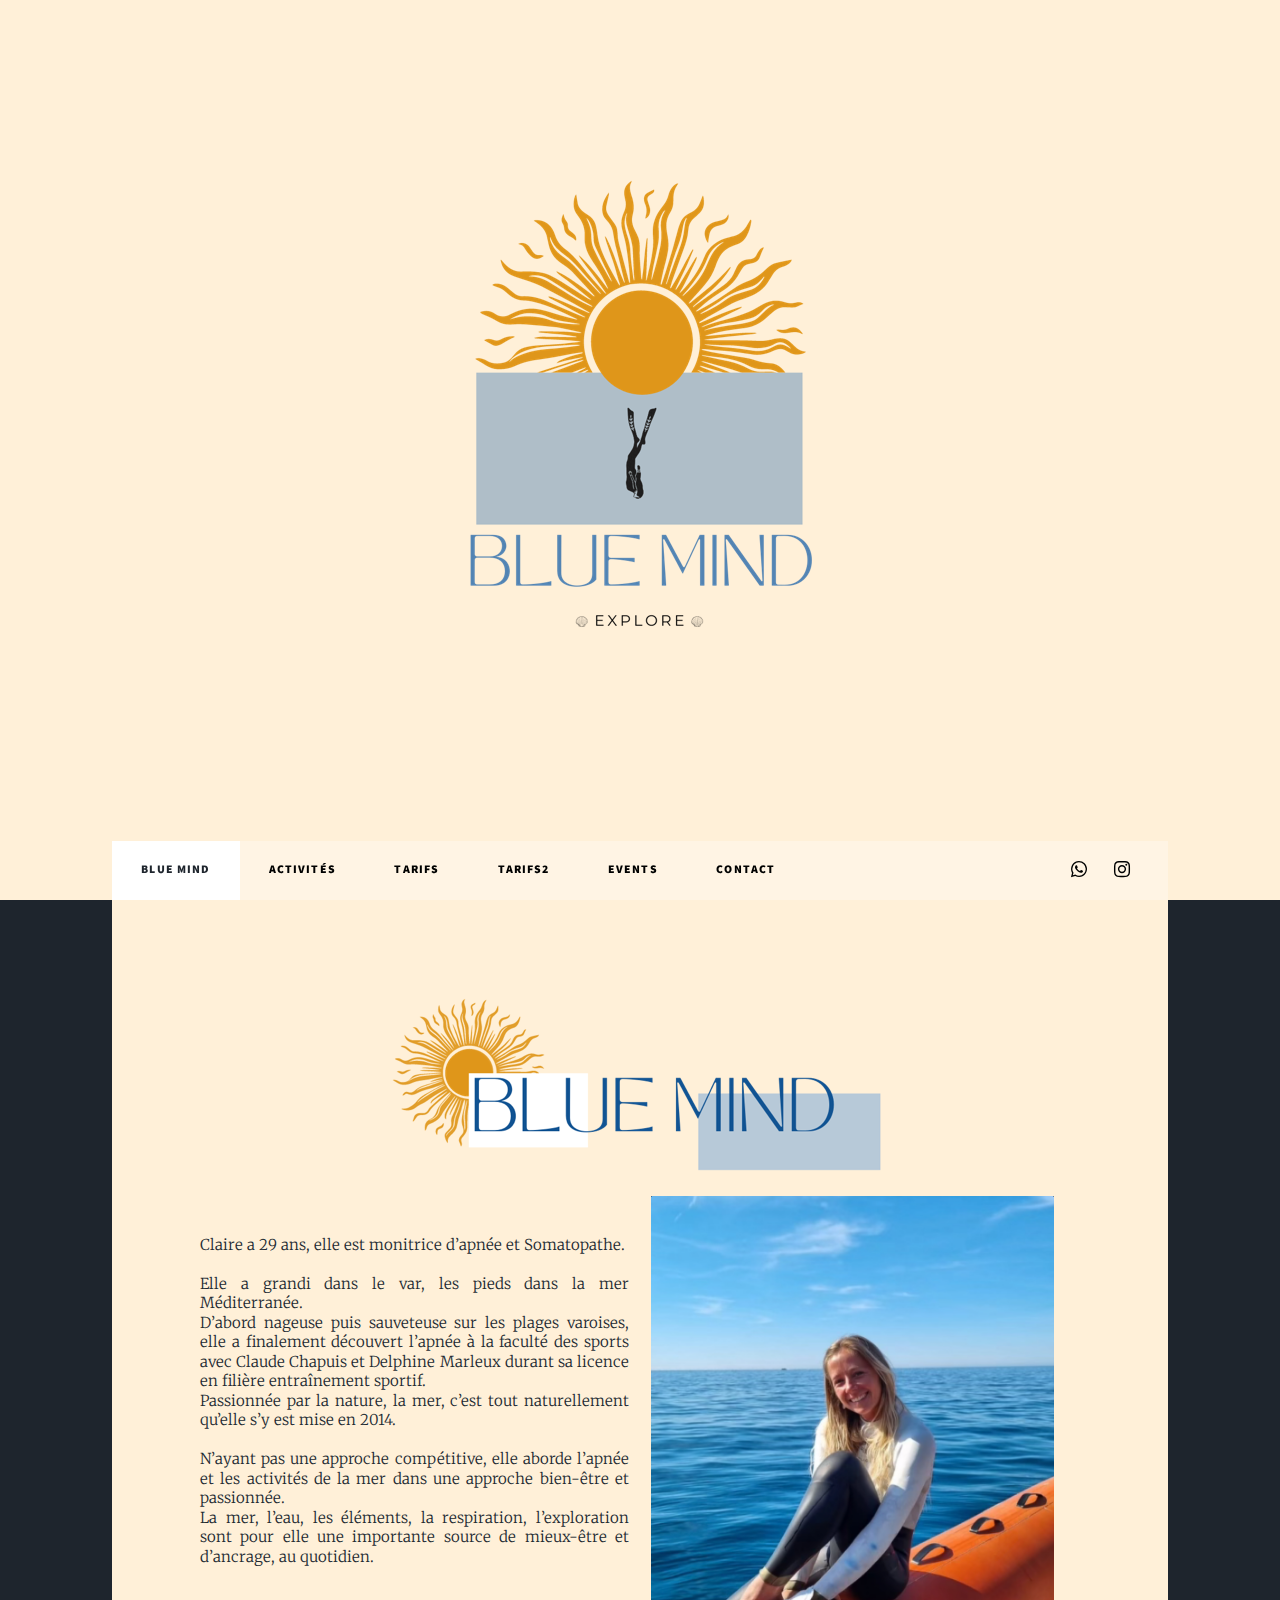
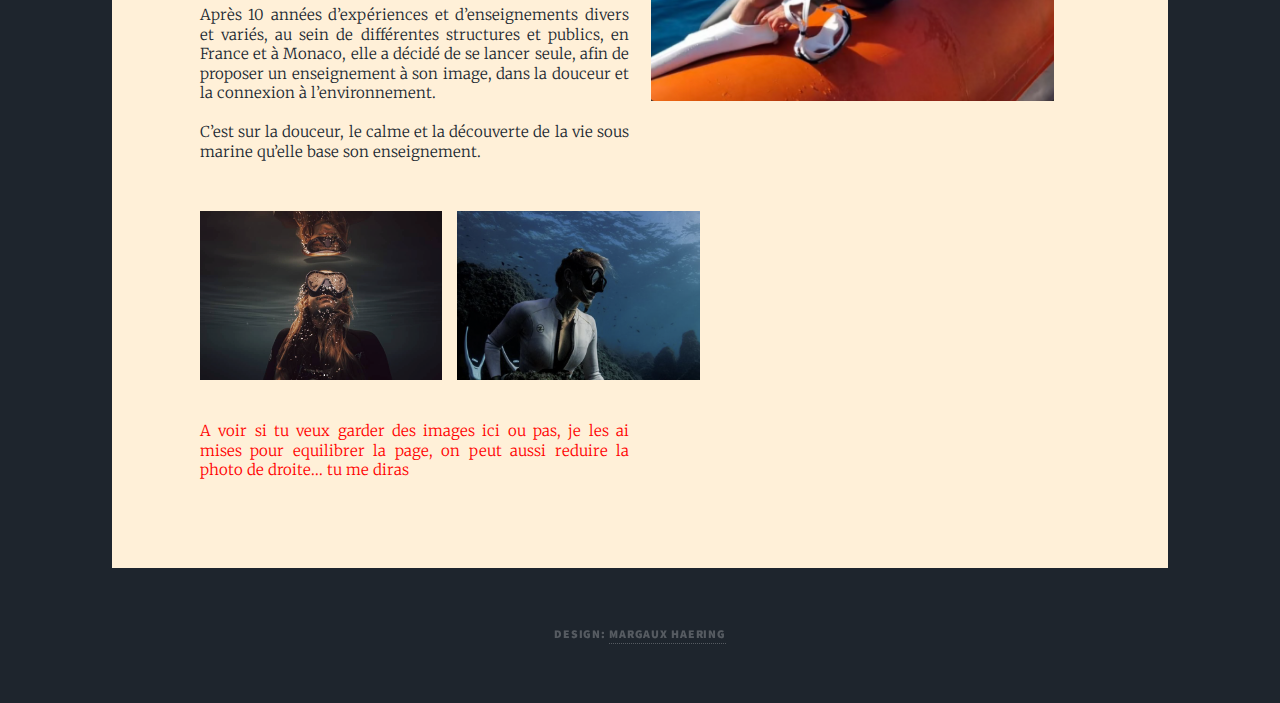
==== bluemind/index.html @ 233bab45 "update" ====
<!DOCTYPE HTML>

<html>
	<head>
		<title>Blue Mind by Claire Dufour</title>
		<meta charset="utf-8" />
<meta name="viewport" content="width=device-width, initial-scale=1.0">
		<link rel="stylesheet" href="assets/css/main.css" />
		<noscript><link rel="stylesheet" href="assets/css/noscript.css" /></noscript>
		<link href="https://cdnjs.cloudflare.com/ajax/libs/font-awesome/6.5.1/css/all.min.css" rel="stylesheet">

	</head>
	<body class="is-preload">

		<!-- Wrapper -->
			<div id="wrapper" class="fade-in">

				<!-- Intro -->
					<div id="intro">
						<video autoplay muted loop playsinline>
							<source src="images/vid.mp4" type="video/mp4">
							Your browser does not support the video tag.
						</video>
						<img src="images/logo1.png" alt="Blue Mind Logo" style="max-width: 100%; height: auto;">
						<p></p>
						<a href="#nav" class="button icon solid solo fa-arrow-down scrolly">Continue</a>
					</div>

				<!-- Nav -->
					<nav id="nav">
						<ul class="links">
							<li class="active"><a >Blue Mind</a></li>
							<li><a>Activités</a></li>
							<li><a>Tarifs</a></li>
							<li><a>Tarifs2</a></li>
							<li><a>Events</a></li>
							<li><a>Contact</a></li>
						</ul>
						<ul class="icons">
							<li><a href="+tel:+33670634585" class="icon brands fa-whatsapp"><span class="label">Whatsapp</span></a></li>
							<li><a href="https://www.instagram.com/bluemind.clairedufour/" class="icon brands fa-instagram"><span class="label">Facebook</span></a></li>
						</ul>
					</nav>

				<!-- Main -->
					<div id="main">

					</div>


				<!-- Copyright -->
					<div id="copyright">
						Design: <a href="https://www.margauxhaering.fr">margaux haering</a>
					</div>
								</div>


		<!-- Scripts -->
		<script>

		document.addEventListener("DOMContentLoaded", () => {
			let navLinks;

			if (window.innerWidth < 500) {
			    navLinks = document.querySelectorAll("#navPanel nav .links li");
					const navPanel = document.querySelector("#navPanel");
					navLinks.forEach(link => {
					    link.addEventListener("click", () => {
					        document.body.classList.remove("is-navPanel-visible");

					    });
					});
			} else {
			    navLinks = document.querySelectorAll("#nav .links li");
			}
    const mainContent = document.getElementById("main");

    const contentMap = {
        "Blue Mind": `
				<article class="post featured" id='main'>
					<header class="major">
						<img src="images/logo2.png" alt="Blue Mind Logo" style="max-width: 100%; height: auto;">
						<div class='row'>
						<div class='col-6 col-6-small'>
						<p><br><br>Claire a 29 ans, elle est monitrice d’apnée et Somatopathe. <br><br>
Elle a grandi dans le var, les pieds dans la mer Méditerranée. <br>
D’abord nageuse puis sauveteuse sur les plages varoises, elle a finalement découvert l’apnée à la faculté des sports avec Claude Chapuis et Delphine Marleux durant sa licence en filière entraînement sportif.<br>
Passionnée par la nature, la mer, c’est tout naturellement qu’elle s’y est mise en 2014.<br><br>
N’ayant pas une approche compétitive, elle aborde l’apnée et les activités de la mer dans une approche bien-être et passionnée.<br>
La mer, l’eau, les éléments, la respiration, l’exploration sont pour elle une importante source de mieux-être et d’ancrage, au quotidien.<br>
<br><br>Après 10 années d’expériences et d’enseignements divers et variés, au sein de différentes structures et publics, en France et à Monaco, elle a décidé de se lancer seule, afin de proposer un enseignement à son image, dans la douceur et la connexion à l’environnement.<br><br>
C’est sur la douceur, le calme et la découverte de la vie sous marine qu’elle base son enseignement.</p>

<div class="gallery" style="margin-top: 50px;">

		<img src="images/claire.png" alt="Image 1" class="gallery-item" >
		<img src="images/claire2.png" alt="Image 2" class="gallery-item" >

</div>
<p style='color:red;' > <br><br>A voir si tu veux garder des images ici ou pas, je les ai mises pour equilibrer la page, on peut aussi reduire la photo de droite... tu me diras </p>
</div>
<div class='col-6 col-6-small'>
	<div class="image main"><img src="images/claire3.png" alt="" /></div>
</div></div>
					</header>
				</article>
        `,
        "Activités": `
				<article class="post featured">
					<header class="major">
						<h2><a>Les activités</a></h2>
						<p>De l'initiation au pratiquants <br> Toutes les activités se déroulent en petit groupe.</p>
					</header>
				</article>
				<section class="posts">
					<article>
						<header>
							<h2>Apnée</h2>
						</header>
						<a href="activites.html#nav" class="image fit"><img src="images/claire2.png" alt="" /></a>
						<ul class="actions special">
							<li><a href="activites.html#nav" class="button">En détails</a></li>
						</ul>
					</article>
					<article>
						<header>
							<h2>Snorkeling</h2>
						</header>
						<a href="activites.html#nav" class="image fit"><img src="images/snork.jpg" alt="" /></a>
						<ul class="actions special">
							<li><a href="activites.html#nav" class="button">En détails</a></li>
						</ul>
					</article>
					<article>
						<header>
							<h2>Formules Sunset/sunrise</h2>
						</header>
						<a href="activites.html#nav" class="image fit"><img src="images/sunset.jpg" alt="" /></a>
						<ul class="actions special">
							<li><a href="activites.html#nav" class="button">En détails</a></li>
						</ul>
					</article>
					<article>
						<header>
							<h2>Formule explore</h2>
						</header>
						<a href="activites.html#nav" class="image fit"><img src="images/stretch.png" alt="" /></a>
						<ul class="actions special">
							<li><a href="activites.html#nav" class="button">En détails</a></li>
						</ul>
					</article>
					<article>
						<header>
							<h2>Stage</h2>
						</header>
						<a href="activites.html#nav" class="image fit"><img src="images/paddle.jpg" alt="" /></a>
						<ul class="actions special">
							<li><a href="activites.html#nav" class="button">En détails</a></li>
						</ul>
					</article>
				</section>
        `,
        "Tarifs": `
				<div>
					<img src="images/tarifs2.png" alt="Blue Mind" style="max-width: 90%; height: auto;">
					<br><br>	Toutes les activités sont proposées avec un départ depuis le bord ou en bateau. Le bateau étant seulement un moyen de transport mit à disposition pour se rendre sur le lieu d’activité et non vendu comme une balade en bateau.
				</div>

        `,        "Tarifs2": `
								<div>
									<img src="images/tarifs.png" alt="Blue Mind" style="max-width: 100%; height: auto;">
									<br><br>	Toutes les activités sont proposées avec un départ depuis le bord ou en bateau.<br> Le bateau étant seulement un moyen de transport mit à disposition pour se rendre sur le lieu d’activité et non vendu comme une balade en bateau.
								</div>

				        `,"Events": `
            <section>
                <h2>Events à venir</h2>
								<div class="events-container">

			<!-- Event Card 1 -->
			<div class="event-card">
			<div class="event-date">
			<span class="day">24</span>
			<span class="month-year">Feb 2048</span>
			</div>
			<div class="event-content">
			<img src="images/paddle.jpg" alt="Event 1" class="event-image">
			<div class="event-details">
				<h2>Sunset apnée & apéro</h2>
				<p><strong>17h30-20h30</strong> <br><br><strong>Lieu:</strong> Beaulieu sur Mer <br><strong>Prix:</strong>85$</p>
			</div>
			</div>
			</div>

			<div class="event-card">
			<div class="event-date">
			<span class="day">28</span>
			<span class="month-year">Feb 2048</span>
			</div>
			<div class="event-content">
			<img src="images/snork.jpg" alt="Event 2" class="event-image">
			<div class="event-details">
				<h2>Balade paddle/ Explo & petit dej</h2>
				<p><strong>9h-12h</strong><br><br><strong>Lieu:</strong> Monaco <br><strong>Prix:</strong> 100$</p>

			</div>
			</div>
			</div>
			</div>
            </section>
        `
    };
		function setActiveTab(link) {
         navLinks.forEach(nav => nav.classList.remove("active"));
         link.classList.add("active");
         const linkText = link.textContent.trim();
         mainContent.innerHTML = contentMap[linkText] || "<p>A venir</p>";
     }

     if (navLinks.length > 0) {
         setActiveTab(navLinks[0]);
     }

     navLinks.forEach(link => {
         link.addEventListener("click", () => setActiveTab(link));
     });



 });

</script>
			<script src="assets/js/jquery.min.js"></script>
			<script src="assets/js/jquery.scrollex.min.js"></script>
			<script src="assets/js/jquery.scrolly.min.js"></script>
			<script src="assets/js/browser.min.js"></script>
			<script src="assets/js/breakpoints.min.js"></script>
			<script src="assets/js/util.js"></script>
			<script src="assets/js/main.js"></script>

	</body>
</html>
---- bluemind/assets/css/main.css ----
@import url(fontawesome-all.min.css);
@import url("https://fonts.googleapis.com/css?family=Merriweather:300,700,300italic,700italic|Source+Sans+Pro:900");



html, body, div, span, applet, object,
iframe, h1, h2, h3, h4, h5, h6, p, blockquote,
pre, a, abbr, acronym, address, big, cite,
code, del, dfn, em, img, ins, kbd, q, s, samp,
small, strike, strong, sub, sup, tt, var, b,
u, i, center, dl, dt, dd, ol, ul, li, fieldset,
form, label, legend, table, caption, tbody,
tfoot, thead, tr, th, td, article, aside,
canvas, details, embed, figure, figcaption,
footer, header, hgroup, menu, nav, output, ruby,
section, summary, time, mark, audio, video {
	margin: 0;
	padding: 0;
	border: 0;
	font-size: 100%;
	font: inherit;
	vertical-align: baseline;}

article, aside, details, figcaption, figure,
footer, header, hgroup, menu, nav, section {
	display: block;}

body {
	line-height: 1;
}

ol, ul {
	list-style: none;
}

blockquote, q {
	quotes: none;
}

	blockquote:before, blockquote:after, q:before, q:after {
		content: '';
		content: none;
	}

table {
	border-collapse: collapse;
	border-spacing: 0;
}

body {
	-webkit-text-size-adjust: none;
}

mark {
	background-color: transparent;
	color: inherit;
}

input::-moz-focus-inner {
	border: 0;
	padding: 0;
}

input, select, textarea {
	-moz-appearance: none;
	-webkit-appearance: none;
	-ms-appearance: none;
	appearance: none;
}

/* Basic */
.gallery {
    display: grid;
    grid-template-columns: repeat(2, 1fr);
    gap: 15px;
    width: 500px;
    margin: 0 auto;
    flex: 1 1 auto;
    counter-reset: grid;
}
.gallery-item {
    width: 100%;
    height: 100%;
    padding-bottom: 1%;
    object-fit: cover;
    cursor: pointer;
    transition: transform 0.2s;
    grid-column: span 1;
}

.gallery-item:hover {
    transform: scale(1.05);
}




	@-ms-viewport {
		width: device-width;
	}

	body {
		-ms-overflow-style: scrollbar;
	}

	@media screen and (max-width: 480px) {

		html, body {
			min-width: 320px;
		}

	}

	html {
		box-sizing: border-box;
	}

	*, *:before, *:after {
		box-sizing: inherit;
	}

	body {
		background-color: #1e252d;
	}

		body.is-preload *, body.is-preload *:before, body.is-preload *:after {
			-moz-animation: none !important;
			-webkit-animation: none !important;
			-ms-animation: none !important;
			animation: none !important;
			-moz-transition: none !important;
			-webkit-transition: none !important;
			-ms-transition: none !important;
			transition: none !important;
		}

/* Type */

	html {
		font-size: 16pt;
	}

		@media screen and (max-width: 1680px) {

			html {
				font-size: 12pt;
			}

		}

		@media screen and (max-width: 1280px) {

			html {
				font-size: 11pt;
			}

		}

		@media screen and (max-width: 360px) {

			html {
				font-size: 10pt;
			}

		}

	body {
		color: #212931;
	}

	body, input, select, textarea {
		font-family: "Merriweather", Georgia, serif;
		font-weight: 300;
		font-size: 1rem;
		line-height: 2.375;
	}

	a {
		-moz-transition: color 0.2s ease-in-out, background-color 0.2s ease-in-out, border-color 0.2s ease-in-out, box-shadow 0.2s ease-in-out;
		-webkit-transition: color 0.2s ease-in-out, background-color 0.2s ease-in-out, border-color 0.2s ease-in-out, box-shadow 0.2s ease-in-out;
		-ms-transition: color 0.2s ease-in-out, background-color 0.2s ease-in-out, border-color 0.2s ease-in-out, box-shadow 0.2s ease-in-out;
		transition: color 0.2s ease-in-out, background-color 0.2s ease-in-out, border-color 0.2s ease-in-out, box-shadow 0.2s ease-in-out;
		border-bottom: dotted 1px;
		text-decoration: none;
	}

		a:hover {
			border-bottom-color: transparent;
		}

	strong, b {
		font-weight: 600;
	}

	em, i {
		font-style: italic;
	}

	p {
		text-align: justify;
		margin: 0 0 2rem 0;
	}

	h1, h2, h3, h4, h5, h6 {
		font-family: "Source Sans Pro", Helvetica, sans-serif;
		font-weight: 900;
		line-height: 1.5;
		letter-spacing: 0.075em;
		text-transform: uppercase;
		margin: 0 0 1rem 0;
	}

		h1 a, h2 a, h3 a, h4 a, h5 a, h6 a {
			border-bottom: 0;
			color: inherit;
			text-decoration: none;
		}

	h1 {
		font-size: 4rem;
		line-height: 1.1;
		margin: 0 0 2rem 0;
	}

	h2 {
		font-size: 1.75rem;
		line-height: 1.3;
		margin: 0 0 1.5rem 0;
	}

	h3 {
		font-size: 1.25rem;
		margin: 0 0 1.5rem 0;
	}

	h4 {
		font-size: 1rem;
	}

	h5 {
		font-size: 0.9rem;
	}

	h6 {
		font-size: 0.8rem;
	}

	sub {
		font-size: 0.8rem;
		position: relative;
		top: 0.5rem;
	}

	sup {
		font-size: 0.8rem;
		position: relative;
		top: -0.5rem;
	}

	blockquote {
		border-left: solid 4px;
		font-style: italic;
		margin: 0 0 2rem 0;
		padding: 0.5rem 0 0.5rem 2rem;
	}

	code {
		border: solid 2px;
		font-family: "Courier New", monospace;
		font-size: 0.9rem;
		margin: 0 0.25rem;
		padding: 0.25rem 0.65rem;
	}

	pre {
		-webkit-overflow-scrolling: touch;
		font-family: "Courier New", monospace;
		font-size: 0.9rem;
		margin: 0 0 2rem 0;
	}

		pre code {
			display: block;
			line-height: 1.75;
			padding: 1rem 1.5rem;
			overflow-x: auto;
		}

	hr {
		border: 0;
		border-bottom: solid 2px;
		margin: 3rem 0;
	}

		hr.major {
			margin: 5rem 0;
		}

	.align-left {
		text-align: left;
	}

	.align-center {
		text-align: center;
	}

	.align-right {
		text-align: right;
	}

	input, select, textarea {
		color: #212931;
	}

	a {
		color: #212931;
		border-bottom-color: rgba(33, 41, 49, 0.5);
	}

		a:hover {
			border-bottom-color: transparent;
			color: #5B4B3B !important;
		}

	strong, b {
		color: #212931;
	}

	h1, h2, h3, h4, h5, h6 {
		color: #212931;
	}

	blockquote {
		border-left-color: #eeeeee;
	}

	code {
		background: rgba(220, 220, 220, 0.25);
		border-color: #eeeeee;
	}

	hr {
		border-bottom-color: #eeeeee;
	}

/* Row */

	.row {
		display: flex;
		flex-wrap: wrap;
		box-sizing: border-box;
		align-items: stretch;
	}

		.row > * {
			box-sizing: border-box;
		}

		.row.gtr-uniform > * > :last-child {
			margin-bottom: 0;
		}

		.row.aln-left {
			justify-content: flex-start;
		}

		.row.aln-center {
			justify-content: center;
		}

		.row.aln-right {
			justify-content: flex-end;
		}

		.row.aln-top {
			align-items: flex-start;
		}

		.row.aln-middle {
			align-items: center;
		}

		.row.aln-bottom {
			align-items: flex-end;
		}

		.row > .imp {
			order: -1;
		}

		.row > .col-1 {
			width: 8.33333%;
		}

		.row > .off-1 {
			margin-left: 8.33333%;
		}

		.row > .col-2 {
			width: 16.66667%;
		}

		.row > .off-2 {
			margin-left: 16.66667%;
		}

		.row > .col-3 {
			width: 25%;
		}

		.row > .off-3 {
			margin-left: 25%;
		}

		.row > .col-4 {
			width: 33.33333%;
		}

		.row > .off-4 {
			margin-left: 33.33333%;
		}

		.row > .col-5 {
			width: 41.66667%;
		}

		.row > .off-5 {
			margin-left: 41.66667%;
		}

		.row > .col-6 {
			width: 50%;
			line-height: 1.3;
			font-size: 15px;
		}

		.row > .off-6 {
			margin-left: 50%;
		}

		.row > .col-7 {
			width: 58.33333%;
		}

		.row > .off-7 {
			margin-left: 58.33333%;
		}

		.row > .col-8 {
			width: 66.66667%;
		}

		.row > .off-8 {
			margin-left: 66.66667%;
		}

		.row > .col-9 {
			width: 75%;
		}

		.row > .off-9 {
			margin-left: 75%;
		}

		.row > .col-10 {
			width: 83.33333%;
		}

		.row > .off-10 {
			margin-left: 83.33333%;
		}

		.row > .col-11 {
			width: 91.66667%;
		}

		.row > .off-11 {
			margin-left: 91.66667%;
		}

		.row > .col-12 {
			width: 100%;
		}

		.row > .off-12 {
			margin-left: 100%;
		}

		.row.gtr-0 {
			margin-top: 0;
			margin-left: 0rem;
		}

			.row.gtr-0 > * {
				padding: 0 0 0 0rem;
			}

			.row.gtr-0.gtr-uniform {
				margin-top: 0rem;
			}

				.row.gtr-0.gtr-uniform > * {
					padding-top: 0rem;
				}

		.row.gtr-25 {
			margin-top: 0;
			margin-left: -0.375rem;
		}

			.row.gtr-25 > * {
				padding: 0 0 0 0.375rem;
			}

			.row.gtr-25.gtr-uniform {
				margin-top: -0.375rem;
			}

				.row.gtr-25.gtr-uniform > * {
					padding-top: 0.375rem;
				}

		.row.gtr-50 {
			margin-top: 0;
			margin-left: -0.75rem;
		}

			.row.gtr-50 > * {
				padding: 0 0 0 0.75rem;
			}

			.row.gtr-50.gtr-uniform {
				margin-top: -0.75rem;
			}

				.row.gtr-50.gtr-uniform > * {
					padding-top: 0.75rem;
				}

		.row {
			margin-top: 0;
			margin-left: -1.5rem;
		}

			.row > * {
				padding: 0 0 0 1.5rem;
			}

			.row.gtr-uniform {
				margin-top: -1.5rem;
			}

				.row.gtr-uniform > * {
					padding-top: 1.5rem;
				}

		.row.gtr-150 {
			margin-top: 0;
			margin-left: -2.25rem;
		}

			.row.gtr-150 > * {
				padding: 0 0 0 2.25rem;
			}

			.row.gtr-150.gtr-uniform {
				margin-top: -2.25rem;
			}

				.row.gtr-150.gtr-uniform > * {
					padding-top: 2.25rem;
				}

		.row.gtr-200 {
			margin-top: 0;
			margin-left: -3rem;
		}

			.row.gtr-200 > * {
				padding: 0 0 0 3rem;
			}

			.row.gtr-200.gtr-uniform {
				margin-top: -3rem;
			}

				.row.gtr-200.gtr-uniform > * {
					padding-top: 3rem;
				}

		@media screen and (max-width: 1680px) {

			.row {
				display: flex;
				flex-wrap: wrap;
				box-sizing: border-box;
				align-items: stretch;
			}

				.row > * {
					box-sizing: border-box;
				}

				.row.gtr-uniform > * > :last-child {
					margin-bottom: 0;
				}

				.row.aln-left {
					justify-content: flex-start;
				}

				.row.aln-center {
					justify-content: center;
				}

				.row.aln-right {
					justify-content: flex-end;
				}

				.row.aln-top {
					align-items: flex-start;
				}

				.row.aln-middle {
					align-items: center;
				}

				.row.aln-bottom {
					align-items: flex-end;
				}

				.row > .imp-xlarge {
					order: -1;
				}

				.row > .col-1-xlarge {
					width: 8.33333%;
				}

				.row > .off-1-xlarge {
					margin-left: 8.33333%;
				}

				.row > .col-2-xlarge {
					width: 16.66667%;
				}

				.row > .off-2-xlarge {
					margin-left: 16.66667%;
				}

				.row > .col-3-xlarge {
					width: 25%;
				}

				.row > .off-3-xlarge {
					margin-left: 25%;
				}

				.row > .col-4-xlarge {
					width: 33.33333%;
				}

				.row > .off-4-xlarge {
					margin-left: 33.33333%;
				}

				.row > .col-5-xlarge {
					width: 41.66667%;
				}

				.row > .off-5-xlarge {
					margin-left: 41.66667%;
				}

				.row > .col-6-xlarge {
					width: 50%;
				}

				.row > .off-6-xlarge {
					margin-left: 50%;
				}

				.row > .col-7-xlarge {
					width: 58.33333%;
				}

				.row > .off-7-xlarge {
					margin-left: 58.33333%;
				}

				.row > .col-8-xlarge {
					width: 66.66667%;
				}

				.row > .off-8-xlarge {
					margin-left: 66.66667%;
				}

				.row > .col-9-xlarge {
					width: 75%;
				}

				.row > .off-9-xlarge {
					margin-left: 75%;
				}

				.row > .col-10-xlarge {
					width: 83.33333%;
				}

				.row > .off-10-xlarge {
					margin-left: 83.33333%;
				}

				.row > .col-11-xlarge {
					width: 91.66667%;
				}

				.row > .off-11-xlarge {
					margin-left: 91.66667%;
				}

				.row > .col-12-xlarge {
					width: 100%;
				}

				.row > .off-12-xlarge {
					margin-left: 100%;
				}

				.row.gtr-0 {
					margin-top: 0;
					margin-left: 0rem;
				}

					.row.gtr-0 > * {
						padding: 0 0 0 0rem;
					}

					.row.gtr-0.gtr-uniform {
						margin-top: 0rem;
					}

						.row.gtr-0.gtr-uniform > * {
							padding-top: 0rem;
						}

				.row.gtr-25 {
					margin-top: 0;
					margin-left: -0.375rem;
				}

					.row.gtr-25 > * {
						padding: 0 0 0 0.375rem;
					}

					.row.gtr-25.gtr-uniform {
						margin-top: -0.375rem;
					}

						.row.gtr-25.gtr-uniform > * {
							padding-top: 0.375rem;
						}

				.row.gtr-50 {
					margin-top: 0;
					margin-left: -0.75rem;
				}

					.row.gtr-50 > * {
						padding: 0 0 0 0.75rem;
					}

					.row.gtr-50.gtr-uniform {
						margin-top: -0.75rem;
					}

						.row.gtr-50.gtr-uniform > * {
							padding-top: 0.75rem;
						}

				.row {
					margin-top: 0;
					margin-left: -1.5rem;
				}

					.row > * {
						padding: 0 0 0 1.5rem;
					}

					.row.gtr-uniform {
						margin-top: -1.5rem;
					}

						.row.gtr-uniform > * {
							padding-top: 1.5rem;
						}

				.row.gtr-150 {
					margin-top: 0;
					margin-left: -2.25rem;
				}

					.row.gtr-150 > * {
						padding: 0 0 0 2.25rem;
					}

					.row.gtr-150.gtr-uniform {
						margin-top: -2.25rem;
					}

						.row.gtr-150.gtr-uniform > * {
							padding-top: 2.25rem;
						}

				.row.gtr-200 {
					margin-top: 0;
					margin-left: -3rem;
				}

					.row.gtr-200 > * {
						padding: 0 0 0 3rem;
					}

					.row.gtr-200.gtr-uniform {
						margin-top: -3rem;
					}

						.row.gtr-200.gtr-uniform > * {
							padding-top: 3rem;
						}

		}

		@media screen and (max-width: 1280px) {

			.row {
				display: flex;
				flex-wrap: wrap;
				box-sizing: border-box;
				align-items: stretch;
			}

				.row > * {
					box-sizing: border-box;
				}

				.row.gtr-uniform > * > :last-child {
					margin-bottom: 0;
				}

				.row.aln-left {
					justify-content: flex-start;
				}

				.row.aln-center {
					justify-content: center;
				}

				.row.aln-right {
					justify-content: flex-end;
				}

				.row.aln-top {
					align-items: flex-start;
				}

				.row.aln-middle {
					align-items: center;
				}

				.row.aln-bottom {
					align-items: flex-end;
				}

				.row > .imp-large {
					order: -1;
				}

				.row > .col-1-large {
					width: 8.33333%;
				}

				.row > .off-1-large {
					margin-left: 8.33333%;
				}

				.row > .col-2-large {
					width: 16.66667%;
				}

				.row > .off-2-large {
					margin-left: 16.66667%;
				}

				.row > .col-3-large {
					width: 25%;
				}

				.row > .off-3-large {
					margin-left: 25%;
				}

				.row > .col-4-large {
					width: 33.33333%;
				}

				.row > .off-4-large {
					margin-left: 33.33333%;
				}

				.row > .col-5-large {
					width: 41.66667%;
				}

				.row > .off-5-large {
					margin-left: 41.66667%;
				}

				.row > .col-6-large {
					width: 50%;
				}

				.row > .off-6-large {
					margin-left: 50%;
				}

				.row > .col-7-large {
					width: 58.33333%;
				}

				.row > .off-7-large {
					margin-left: 58.33333%;
				}

				.row > .col-8-large {
					width: 66.66667%;
				}

				.row > .off-8-large {
					margin-left: 66.66667%;
				}

				.row > .col-9-large {
					width: 75%;
				}

				.row > .off-9-large {
					margin-left: 75%;
				}

				.row > .col-10-large {
					width: 83.33333%;
				}

				.row > .off-10-large {
					margin-left: 83.33333%;
				}

				.row > .col-11-large {
					width: 91.66667%;
				}

				.row > .off-11-large {
					margin-left: 91.66667%;
				}

				.row > .col-12-large {
					width: 100%;
				}

				.row > .off-12-large {
					margin-left: 100%;
				}

				.row.gtr-0 {
					margin-top: 0;
					margin-left: 0rem;
				}

					.row.gtr-0 > * {
						padding: 0 0 0 0rem;
					}

					.row.gtr-0.gtr-uniform {
						margin-top: 0rem;
					}

						.row.gtr-0.gtr-uniform > * {
							padding-top: 0rem;
						}

				.row.gtr-25 {
					margin-top: 0;
					margin-left: -0.375rem;
				}

					.row.gtr-25 > * {
						padding: 0 0 0 0.375rem;
					}

					.row.gtr-25.gtr-uniform {
						margin-top: -0.375rem;
					}

						.row.gtr-25.gtr-uniform > * {
							padding-top: 0.375rem;
						}

				.row.gtr-50 {
					margin-top: 0;
					margin-left: -0.75rem;
				}

					.row.gtr-50 > * {
						padding: 0 0 0 0.75rem;
					}

					.row.gtr-50.gtr-uniform {
						margin-top: -0.75rem;
					}

						.row.gtr-50.gtr-uniform > * {
							padding-top: 0.75rem;
						}

				.row {
					margin-top: 0;
					margin-left: -1.5rem;
				}

					.row > * {
						padding: 0 0 0 1.5rem;
					}

					.row.gtr-uniform {
						margin-top: -1.5rem;
					}

						.row.gtr-uniform > * {
							padding-top: 1.5rem;
						}

				.row.gtr-150 {
					margin-top: 0;
					margin-left: -2.25rem;
				}

					.row.gtr-150 > * {
						padding: 0 0 0 2.25rem;
					}

					.row.gtr-150.gtr-uniform {
						margin-top: -2.25rem;
					}

						.row.gtr-150.gtr-uniform > * {
							padding-top: 2.25rem;
						}

				.row.gtr-200 {
					margin-top: 0;
					margin-left: -3rem;
				}

					.row.gtr-200 > * {
						padding: 0 0 0 3rem;
					}

					.row.gtr-200.gtr-uniform {
						margin-top: -3rem;
					}

						.row.gtr-200.gtr-uniform > * {
							padding-top: 3rem;
						}

		}

		@media screen and (max-width: 980px) {

			.row {
				display: flex;
				flex-wrap: wrap;
				box-sizing: border-box;
				align-items: stretch;
			}

				.row > * {
					box-sizing: border-box;
				}

				.row.gtr-uniform > * > :last-child {
					margin-bottom: 0;
				}

				.row.aln-left {
					justify-content: flex-start;
				}

				.row.aln-center {
					justify-content: center;
				}

				.row.aln-right {
					justify-content: flex-end;
				}

				.row.aln-top {
					align-items: flex-start;
				}

				.row.aln-middle {
					align-items: center;
				}

				.row.aln-bottom {
					align-items: flex-end;
				}

				.row > .imp-medium {
					order: -1;
				}

				.row > .col-1-medium {
					width: 8.33333%;
				}

				.row > .off-1-medium {
					margin-left: 8.33333%;
				}

				.row > .col-2-medium {
					width: 16.66667%;
				}

				.row > .off-2-medium {
					margin-left: 16.66667%;
				}

				.row > .col-3-medium {
					width: 25%;
				}

				.row > .off-3-medium {
					margin-left: 25%;
				}

				.row > .col-4-medium {
					width: 33.33333%;
				}

				.row > .off-4-medium {
					margin-left: 33.33333%;
				}

				.row > .col-5-medium {
					width: 41.66667%;
				}

				.row > .off-5-medium {
					margin-left: 41.66667%;
				}

				.row > .col-6-medium {
					width: 50%;
				}

				.row > .off-6-medium {
					margin-left: 50%;
				}

				.row > .col-7-medium {
					width: 58.33333%;
				}

				.row > .off-7-medium {
					margin-left: 58.33333%;
				}

				.row > .col-8-medium {
					width: 66.66667%;
				}

				.row > .off-8-medium {
					margin-left: 66.66667%;
				}

				.row > .col-9-medium {
					width: 75%;
				}

				.row > .off-9-medium {
					margin-left: 75%;
				}

				.row > .col-10-medium {
					width: 83.33333%;
				}

				.row > .off-10-medium {
					margin-left: 83.33333%;
				}

				.row > .col-11-medium {
					width: 91.66667%;
				}

				.row > .off-11-medium {
					margin-left: 91.66667%;
				}

				.row > .col-12-medium {
					width: 100%;
				}

				.row > .off-12-medium {
					margin-left: 100%;
				}

				.row.gtr-0 {
					margin-top: 0;
					margin-left: 0rem;
				}

					.row.gtr-0 > * {
						padding: 0 0 0 0rem;
					}

					.row.gtr-0.gtr-uniform {
						margin-top: 0rem;
					}

						.row.gtr-0.gtr-uniform > * {
							padding-top: 0rem;
						}

				.row.gtr-25 {
					margin-top: 0;
					margin-left: -0.375rem;
				}

					.row.gtr-25 > * {
						padding: 0 0 0 0.375rem;
					}

					.row.gtr-25.gtr-uniform {
						margin-top: -0.375rem;
					}

						.row.gtr-25.gtr-uniform > * {
							padding-top: 0.375rem;
						}

				.row.gtr-50 {
					margin-top: 0;
					margin-left: -0.75rem;
				}

					.row.gtr-50 > * {
						padding: 0 0 0 0.75rem;
					}

					.row.gtr-50.gtr-uniform {
						margin-top: -0.75rem;
					}

						.row.gtr-50.gtr-uniform > * {
							padding-top: 0.75rem;
						}

				.row {
					margin-top: 0;
					margin-left: -1.5rem;
				}

					.row > * {
						padding: 0 0 0 1.5rem;
					}

					.row.gtr-uniform {
						margin-top: -1.5rem;
					}

						.row.gtr-uniform > * {
							padding-top: 1.5rem;
						}

				.row.gtr-150 {
					margin-top: 0;
					margin-left: -2.25rem;
				}

					.row.gtr-150 > * {
						padding: 0 0 0 2.25rem;
					}

					.row.gtr-150.gtr-uniform {
						margin-top: -2.25rem;
					}

						.row.gtr-150.gtr-uniform > * {
							padding-top: 2.25rem;
						}

				.row.gtr-200 {
					margin-top: 0;
					margin-left: -3rem;
				}

					.row.gtr-200 > * {
						padding: 0 0 0 3rem;
					}

					.row.gtr-200.gtr-uniform {
						margin-top: -3rem;
					}

						.row.gtr-200.gtr-uniform > * {
							padding-top: 3rem;
						}

		}

		@media screen and (max-width: 736px) {

			.row {
				display: flex;
				flex-wrap: wrap;
				box-sizing: border-box;
				align-items: stretch;
			}

				.row > * {
					box-sizing: border-box;
				}

				.row.gtr-uniform > * > :last-child {
					margin-bottom: 0;
				}

				.row.aln-left {
					justify-content: flex-start;
				}

				.row.aln-center {
					justify-content: center;
				}

				.row.aln-right {
					justify-content: flex-end;
				}

				.row.aln-top {
					align-items: flex-start;
				}

				.row.aln-middle {
					align-items: center;
				}

				.row.aln-bottom {
					align-items: flex-end;
				}

				.row > .imp-small {
					order: -1;
				}

				.row > .col-1-small {
					width: 8.33333%;
				}

				.row > .off-1-small {
					margin-left: 8.33333%;
				}

				.row > .col-2-small {
					width: 16.66667%;
				}

				.row > .off-2-small {
					margin-left: 16.66667%;
				}

				.row > .col-3-small {
					width: 25%;
				}

				.row > .off-3-small {
					margin-left: 25%;
				}

				.row > .col-4-small {
					width: 33.33333%;
				}

				.row > .off-4-small {
					margin-left: 33.33333%;
				}

				.row > .col-5-small {
					width: 41.66667%;
				}

				.row > .off-5-small {
					margin-left: 41.66667%;
				}

				.row > .col-6-small {
					width: 100%;
				}


				.row > .off-6-small {
					margin-left: 50%;
				}

				.row > .col-7-small {
					width: 58.33333%;
				}

				.row > .off-7-small {
					margin-left: 58.33333%;
				}

				.row > .col-8-small {
					width: 66.66667%;
				}

				.row > .off-8-small {
					margin-left: 66.66667%;
				}

				.row > .col-9-small {
					width: 75%;
				}

				.row > .off-9-small {
					margin-left: 75%;
				}

				.row > .col-10-small {
					width: 83.33333%;
				}

				.row > .off-10-small {
					margin-left: 83.33333%;
				}

				.row > .col-11-small {
					width: 91.66667%;
				}

				.row > .off-11-small {
					margin-left: 91.66667%;
				}

				.row > .col-12-small {
					width: 100%;
				}

				.row > .off-12-small {
					margin-left: 100%;
				}

				.row.gtr-0 {
					margin-top: 0;
					margin-left: 0rem;
				}

					.row.gtr-0 > * {
						padding: 0 0 0 0rem;
					}

					.row.gtr-0.gtr-uniform {
						margin-top: 0rem;
					}

						.row.gtr-0.gtr-uniform > * {
							padding-top: 0rem;
						}

				.row.gtr-25 {
					margin-top: 0;
					margin-left: -0.375rem;
				}

					.row.gtr-25 > * {
						padding: 0 0 0 0.375rem;
					}

					.row.gtr-25.gtr-uniform {
						margin-top: -0.375rem;
					}

						.row.gtr-25.gtr-uniform > * {
							padding-top: 0.375rem;
						}

				.row.gtr-50 {
					margin-top: 0;
					margin-left: -0.75rem;
				}

					.row.gtr-50 > * {
						padding: 0 0 0 0.75rem;
					}

					.row.gtr-50.gtr-uniform {
						margin-top: -0.75rem;
					}

						.row.gtr-50.gtr-uniform > * {
							padding-top: 0.75rem;
						}

				.row {
					margin-top: 0;
					margin-left: -1.5rem;
				}

					.row > * {
						padding: 0 0 0 1.5rem;
					}

					.row.gtr-uniform {
						margin-top: -1.5rem;
					}

						.row.gtr-uniform > * {
							padding-top: 1.5rem;
						}

				.row.gtr-150 {
					margin-top: 0;
					margin-left: -2.25rem;
				}

					.row.gtr-150 > * {
						padding: 0 0 0 2.25rem;
					}

					.row.gtr-150.gtr-uniform {
						margin-top: -2.25rem;
					}

						.row.gtr-150.gtr-uniform > * {
							padding-top: 2.25rem;
						}

				.row.gtr-200 {
					margin-top: 0;
					margin-left: -3rem;
				}

					.row.gtr-200 > * {
						padding: 0 0 0 3rem;
					}

					.row.gtr-200.gtr-uniform {
						margin-top: -3rem;
					}

						.row.gtr-200.gtr-uniform > * {
							padding-top: 3rem;
						}

		}

		@media screen and (max-width: 480px) {

			.row {
				display: flex;
				flex-wrap: wrap;
				box-sizing: border-box;
				align-items: stretch;
			}

				.row > * {
					box-sizing: border-box;
				}

				.row.gtr-uniform > * > :last-child {
					margin-bottom: 0;
				}

				.row.aln-left {
					justify-content: flex-start;
				}

				.row.aln-center {
					justify-content: center;
				}

				.row.aln-right {
					justify-content: flex-end;
				}

				.row.aln-top {
					align-items: flex-start;
				}

				.row.aln-middle {
					align-items: center;
				}

				.row.aln-bottom {
					align-items: flex-end;
				}

				.row > .imp-xsmall {
					order: -1;
				}

				.row > .col-1-xsmall {
					width: 8.33333%;
				}

				.row > .off-1-xsmall {
					margin-left: 8.33333%;
				}

				.row > .col-2-xsmall {
					width: 16.66667%;
				}

				.row > .off-2-xsmall {
					margin-left: 16.66667%;
				}

				.row > .col-3-xsmall {
					width: 25%;
				}

				.row > .off-3-xsmall {
					margin-left: 25%;
				}

				.row > .col-4-xsmall {
					width: 33.33333%;
				}

				.row > .off-4-xsmall {
					margin-left: 33.33333%;
				}

				.row > .col-5-xsmall {
					width: 41.66667%;
				}

				.row > .off-5-xsmall {
					margin-left: 41.66667%;
				}

				.row > .col-6-xsmall {
					width: 50%;
				}

				.row > .off-6-xsmall {
					margin-left: 50%;
				}

				.row > .col-7-xsmall {
					width: 58.33333%;
				}

				.row > .off-7-xsmall {
					margin-left: 58.33333%;
				}

				.row > .col-8-xsmall {
					width: 66.66667%;
				}

				.row > .off-8-xsmall {
					margin-left: 66.66667%;
				}

				.row > .col-9-xsmall {
					width: 75%;
				}

				.row > .off-9-xsmall {
					margin-left: 75%;
				}

				.row > .col-10-xsmall {
					width: 83.33333%;
				}

				.row > .off-10-xsmall {
					margin-left: 83.33333%;
				}

				.row > .col-11-xsmall {
					width: 91.66667%;
				}

				.row > .off-11-xsmall {
					margin-left: 91.66667%;
				}

				.row > .col-12-xsmall {
					width: 100%;
				}

				.row > .off-12-xsmall {
					margin-left: 100%;
				}

				.row.gtr-0 {
					margin-top: 0;
					margin-left: 0rem;
				}

					.row.gtr-0 > * {
						padding: 0 0 0 0rem;
					}

					.row.gtr-0.gtr-uniform {
						margin-top: 0rem;
					}

						.row.gtr-0.gtr-uniform > * {
							padding-top: 0rem;
						}

				.row.gtr-25 {
					margin-top: 0;
					margin-left: -0.375rem;
				}

					.row.gtr-25 > * {
						padding: 0 0 0 0.375rem;
					}

					.row.gtr-25.gtr-uniform {
						margin-top: -0.375rem;
					}

						.row.gtr-25.gtr-uniform > * {
							padding-top: 0.375rem;
						}

				.row.gtr-50 {
					margin-top: 0;
					margin-left: -0.75rem;
				}

					.row.gtr-50 > * {
						padding: 0 0 0 0.75rem;
					}

					.row.gtr-50.gtr-uniform {
						margin-top: -0.75rem;
					}

						.row.gtr-50.gtr-uniform > * {
							padding-top: 0.75rem;
						}

				.row {
					margin-top: 0;
					margin-left: -1.5rem;
				}

					.row > * {
						padding: 0 0 0 1.5rem;
					}

					.row.gtr-uniform {
						margin-top: -1.5rem;
					}

						.row.gtr-uniform > * {
							padding-top: 1.5rem;
						}

				.row.gtr-150 {
					margin-top: 0;
					margin-left: -2.25rem;
				}

					.row.gtr-150 > * {
						padding: 0 0 0 2.25rem;
					}

					.row.gtr-150.gtr-uniform {
						margin-top: -2.25rem;
					}

						.row.gtr-150.gtr-uniform > * {
							padding-top: 2.25rem;
						}

				.row.gtr-200 {
					margin-top: 0;
					margin-left: -3rem;
				}

					.row.gtr-200 > * {
						padding: 0 0 0 3rem;
					}

					.row.gtr-200.gtr-uniform {
						margin-top: -3rem;
					}

						.row.gtr-200.gtr-uniform > * {
							padding-top: 3rem;
						}

		}

		@media screen and (max-width: 360px) {

			.row {
				display: flex;
				flex-wrap: wrap;
				box-sizing: border-box;
				align-items: stretch;
			}

				.row > * {
					box-sizing: border-box;
				}

				.row.gtr-uniform > * > :last-child {
					margin-bottom: 0;
				}

				.row.aln-left {
					justify-content: flex-start;
				}

				.row.aln-center {
					justify-content: center;
				}

				.row.aln-right {
					justify-content: flex-end;
				}

				.row.aln-top {
					align-items: flex-start;
				}

				.row.aln-middle {
					align-items: center;
				}

				.row.aln-bottom {
					align-items: flex-end;
				}

				.row > .imp-xxsmall {
					order: -1;
				}

				.row > .col-1-xxsmall {
					width: 8.33333%;
				}

				.row > .off-1-xxsmall {
					margin-left: 8.33333%;
				}

				.row > .col-2-xxsmall {
					width: 16.66667%;
				}

				.row > .off-2-xxsmall {
					margin-left: 16.66667%;
				}

				.row > .col-3-xxsmall {
					width: 25%;
				}

				.row > .off-3-xxsmall {
					margin-left: 25%;
				}

				.row > .col-4-xxsmall {
					width: 33.33333%;
				}

				.row > .off-4-xxsmall {
					margin-left: 33.33333%;
				}

				.row > .col-5-xxsmall {
					width: 41.66667%;
				}

				.row > .off-5-xxsmall {
					margin-left: 41.66667%;
				}

				.row > .col-6-xxsmall {
					width: 50%;
				}

				.row > .off-6-xxsmall {
					margin-left: 50%;
				}

				.row > .col-7-xxsmall {
					width: 58.33333%;
				}

				.row > .off-7-xxsmall {
					margin-left: 58.33333%;
				}

				.row > .col-8-xxsmall {
					width: 66.66667%;
				}

				.row > .off-8-xxsmall {
					margin-left: 66.66667%;
				}

				.row > .col-9-xxsmall {
					width: 75%;
				}

				.row > .off-9-xxsmall {
					margin-left: 75%;
				}

				.row > .col-10-xxsmall {
					width: 83.33333%;
				}

				.row > .off-10-xxsmall {
					margin-left: 83.33333%;
				}

				.row > .col-11-xxsmall {
					width: 91.66667%;
				}

				.row > .off-11-xxsmall {
					margin-left: 91.66667%;
				}

				.row > .col-12-xxsmall {
					width: 100%;
				}

				.row > .off-12-xxsmall {
					margin-left: 100%;
				}

				.row.gtr-0 {
					margin-top: 0;
					margin-left: 0rem;
				}

					.row.gtr-0 > * {
						padding: 0 0 0 0rem;
					}

					.row.gtr-0.gtr-uniform {
						margin-top: 0rem;
					}

						.row.gtr-0.gtr-uniform > * {
							padding-top: 0rem;
						}

				.row.gtr-25 {
					margin-top: 0;
					margin-left: -0.375rem;
				}

					.row.gtr-25 > * {
						padding: 0 0 0 0.375rem;
					}

					.row.gtr-25.gtr-uniform {
						margin-top: -0.375rem;
					}

						.row.gtr-25.gtr-uniform > * {
							padding-top: 0.375rem;
						}

				.row.gtr-50 {
					margin-top: 0;
					margin-left: -0.75rem;
				}

					.row.gtr-50 > * {
						padding: 0 0 0 0.75rem;
					}

					.row.gtr-50.gtr-uniform {
						margin-top: -0.75rem;
					}

						.row.gtr-50.gtr-uniform > * {
							padding-top: 0.75rem;
						}

				.row {
					margin-top: 0;
					margin-left: -1.5rem;
				}

					.row > * {
						padding: 0 0 0 1.5rem;
					}

					.row.gtr-uniform {
						margin-top: -1.5rem;
					}

						.row.gtr-uniform > * {
							padding-top: 1.5rem;
						}

				.row.gtr-150 {
					margin-top: 0;
					margin-left: -2.25rem;
				}

					.row.gtr-150 > * {
						padding: 0 0 0 2.25rem;
					}

					.row.gtr-150.gtr-uniform {
						margin-top: -2.25rem;
					}

						.row.gtr-150.gtr-uniform > * {
							padding-top: 2.25rem;
						}

				.row.gtr-200 {
					margin-top: 0;
					margin-left: -3rem;
				}

					.row.gtr-200 > * {
						padding: 0 0 0 3rem;
					}

					.row.gtr-200.gtr-uniform {
						margin-top: -3rem;
					}

						.row.gtr-200.gtr-uniform > * {
							padding-top: 3rem;
						}

		}

/* Box */

	.box {
		border: solid 2px;
		margin-bottom: 2rem;
		padding: 1.5rem;
	}

		.box > :last-child,
		.box > :last-child > :last-child,
		.box > :last-child > :last-child > :last-child {
			margin-bottom: 0;
		}

		.box.alt {
			border: 0;
			border-radius: 0;
			padding: 0;
		}

	.box {
		border-color: #eeeeee;
	}



	.events-container {
	  max-width: 800px;
	  margin: 0 auto;
	  text-align: center;
	}

	.events-container h1 {
	  margin-bottom: 20px;
	  font-size: 2rem;
	  color: #000;
	}

	/* Event Card Styling */
	.event-card {
	  display: flex;
	  flex-wrap: wrap;
	  background: white;
	  margin-bottom: 20px;
	  border-radius: 10px;
	  overflow: hidden;
	  box-shadow: 0 2px 5px rgba(0, 0, 0, 0.1);
	}

	.event-date {
	  background: transparent;
	  text-align: center;
	  padding: 20px;
	  flex: 1 1 100px;
	  display: flex;
	  flex-direction: column;
	  justify-content: center;
	}

	.event-date .day {
	  font-size: 2rem;
	  font-weight: bold;
	  color: #000;
	}

	.event-date .month-year {
	  font-size: 1rem;
	  color: #666;
	}

	.event-content {
	  display: flex;
	  flex: 3 1 500px;
	  padding: 15px;
	  align-items: center;
	  gap: 15px;
	}

	.event-image {
	  width: 200px;
	  height: auto;
	  border-radius: 10px;
	}

	.event-details {
	  text-align: left;
		padding-left: 50px;
	}

	.event-details h2 {
	  font-size: 1.2rem;
	  margin-bottom: 10px;
	  color: #004080;
	}

	.event-details p {
	  font-size: 0.8rem;
	  color: #333;
		line-height: 1.5;
	}

	@media (max-width: 768px) {
	  .event-content {
	    flex-direction: column; /* Stack children vertically */
	    align-items: center; /* Center-align content */
	    text-align: center; /* Optional for a cleaner appearance */
	  }

	  .event-image {
	    width: 100%; /* Make the image take the full width of its container */
	    max-width: 300px; /* Optional: Limit max image size for better layout */
	    height: auto; /* Maintain aspect ratio */
	  }

	  .event-details {
	    margin-top: 10px; /* Add spacing between the image and details */
	  }
	}
/* Button */

	input[type="submit"],
	input[type="reset"],
	input[type="button"],
	button,
	.button {
		-moz-appearance: none;
		-webkit-appearance: none;
		-ms-appearance: none;
		appearance: none;
		-moz-transition: background-color 0.2s ease-in-out, box-shadow 0.2s ease-in-out, color 0.2s ease-in-out;
		-webkit-transition: background-color 0.2s ease-in-out, box-shadow 0.2s ease-in-out, color 0.2s ease-in-out;
		-ms-transition: background-color 0.2s ease-in-out, box-shadow 0.2s ease-in-out, color 0.2s ease-in-out;
		transition: background-color 0.2s ease-in-out, box-shadow 0.2s ease-in-out, color 0.2s ease-in-out;
		border: 0;
		border-radius: 0;
		cursor: pointer;
		display: inline-block;
		font-family: "Source Sans Pro", Helvetica, sans-serif;
		font-size: 0.8rem;
		font-weight: 900;
		letter-spacing: 0.075em;
		height: 3rem;
		line-height: 3rem;
		padding: 0 2rem;
		text-align: center;
		text-decoration: none;
		text-transform: uppercase;
		white-space: nowrap;
	}

		input[type="submit"].icon:before,
		input[type="reset"].icon:before,
		input[type="button"].icon:before,
		button.icon:before,
		.button.icon:before {
			margin-right: 0.5rem;
		}

		input[type="submit"].icon.solo,
		input[type="reset"].icon.solo,
		input[type="button"].icon.solo,
		button.icon.solo,
		.button.icon.solo {
			position: relative;
			width: 4rem;
			height: 4rem;
			line-height: 4rem;
			border-radius: 4rem;
			text-indent: 4rem;
			overflow: hidden;
			padding: 0;
			white-space: nowrap;
		}

			input[type="submit"].icon.solo:before,
			input[type="reset"].icon.solo:before,
			input[type="button"].icon.solo:before,
			button.icon.solo:before,
			.button.icon.solo:before {
				position: absolute;
				display: block;
				top: 0;
				left: 0;
				width: inherit;
				height: inherit;
				line-height: inherit;
				font-size: 1.25rem;
				margin-right: 0;
				text-align: center;
				text-indent: 0;
			}

		input[type="submit"].fit,
		input[type="reset"].fit,
		input[type="button"].fit,
		button.fit,
		.button.fit {
			width: 100%;
		}

		input[type="submit"].small,
		input[type="reset"].small,
		input[type="button"].small,
		button.small,
		.button.small {
			font-size: 0.7rem;
			height: 2.5rem;
			line-height: 2.5rem;
			padding: 0 1.5rem;
		}

		input[type="submit"].large,
		input[type="reset"].large,
		input[type="button"].large,
		button.large,
		.button.large {
			font-size: 0.9rem;
			height: 3.5rem;
			line-height: 3.5rem;
			padding: 0 2.75rem;
		}

		@media screen and (max-width: 980px) {

			input[type="submit"],
			input[type="reset"],
			input[type="button"],
			button,
			.button {
				font-size: 0.9rem;
				height: 3.25rem;
				line-height: 3.25rem;
			}

				input[type="submit"].large,
				input[type="reset"].large,
				input[type="button"].large,
				button.large,
				.button.large {
					font-size: 1rem;
					height: 3.75rem;
					line-height: 3.75rem;
				}

		}

		input[type="submit"].disabled, input[type="submit"]:disabled,
		input[type="reset"].disabled,
		input[type="reset"]:disabled,
		input[type="button"].disabled,
		input[type="button"]:disabled,
		button.disabled,
		button:disabled,
		.button.disabled,
		.button:disabled {
			pointer-events: none;
			opacity: 0.25;
		}

	input[type="submit"],
	input[type="reset"],
	input[type="button"],
	button,
	.button {
		background-color: transparent;
		box-shadow: inset 0 0 0 2px #212931;
		color: #212931 !important;
	}

		input[type="submit"]:hover,
		input[type="reset"]:hover,
		input[type="button"]:hover,
		button:hover,
		.button:hover {
			box-shadow: inset 0 0 0 2px #5B4B3B;
			color: #5B4B3B !important;
		}

		input[type="submit"].primary,
		input[type="reset"].primary,
		input[type="button"].primary,
		button.primary,
		.button.primary {
			background-color: #212931;
			box-shadow: none;
			color: #ffffff !important;
		}

			input[type="submit"].primary:hover,
			input[type="reset"].primary:hover,
			input[type="button"].primary:hover,
			button.primary:hover,
			.button.primary:hover {
				background-color: #5B4B3B;
			}

/* Form */

	form {
		margin: 0 0 2rem 0;
	}

		form > :last-child {
			margin-bottom: 0;
		}

		form > .fields {
			display: -moz-flex;
			display: -webkit-flex;
			display: -ms-flex;
			display: flex;
			-moz-flex-wrap: wrap;
			-webkit-flex-wrap: wrap;
			-ms-flex-wrap: wrap;
			flex-wrap: wrap;
			width: calc(100% + 3rem);
			margin: -1.5rem 0 2rem -1.5rem;
		}

			form > .fields > .field {
				-moz-flex-grow: 0;
				-webkit-flex-grow: 0;
				-ms-flex-grow: 0;
				flex-grow: 0;
				-moz-flex-shrink: 0;
				-webkit-flex-shrink: 0;
				-ms-flex-shrink: 0;
				flex-shrink: 0;
				padding: 1.5rem 0 0 1.5rem;
				width: calc(100% - 1.5rem);
			}

				form > .fields > .field.half {
					width: calc(50% - 0.75rem);
				}

				form > .fields > .field.third {
					width: calc(100%/3 - 0.5rem);
				}

				form > .fields > .field.quarter {
					width: calc(25% - 0.375rem);
				}

		@media screen and (max-width: 480px) {

			form > .fields {
				width: calc(100% + 3rem);
				margin: -1.5rem 0 2rem -1.5rem;
			}

				form > .fields > .field {
					padding: 1.5rem 0 0 1.5rem;
					width: calc(100% - 1.5rem);
				}

					form > .fields > .field.half {
						width: calc(100% - 1.5rem);
					}

					form > .fields > .field.third {
						width: calc(100% - 1.5rem);
					}

					form > .fields > .field.quarter {
						width: calc(100% - 1.5rem);
					}

		}

	label {
		display: block;
		font-family: "Source Sans Pro", Helvetica, sans-serif;
		font-weight: 900;
		line-height: 1.5;
		letter-spacing: 0.075em;
		font-size: 0.8rem;
		text-transform: uppercase;
		margin: 0 0 0.75rem 0;
	}

		@media screen and (max-width: 980px) {

			label {
				font-size: 0.9rem;
			}

		}

	input[type="text"],
	input[type="password"],
	input[type="email"],
	select,
	textarea {
		-moz-appearance: none;
		-webkit-appearance: none;
		-ms-appearance: none;
		appearance: none;
		background: transparent;
		border-radius: 0;
		border: solid 2px;
		color: inherit;
		display: block;
		outline: 0;
		padding: 0 1rem;
		text-decoration: none;
		width: 100%;
	}

		input[type="text"]:invalid,
		input[type="password"]:invalid,
		input[type="email"]:invalid,
		select:invalid,
		textarea:invalid {
			box-shadow: none;
		}

	select {
		background-size: 1.25rem;
		background-repeat: no-repeat;
		background-position: calc(100% - 1rem) center;
		height: 3rem;
		padding-right: 3rem;
		text-overflow: ellipsis;
	}

		select:focus::-ms-value {
			background-color: transparent;
		}

		select::-ms-expand {
			display: none;
		}

	input[type="text"],
	input[type="password"],
	input[type="email"],
	select {
		height: 3rem;
	}

	textarea {
		padding: 0.75rem 1rem;
	}

	input[type="checkbox"],
	input[type="radio"] {
		-moz-appearance: none;
		-webkit-appearance: none;
		-ms-appearance: none;
		appearance: none;
		display: block;
		float: left;
		margin-right: -2rem;
		opacity: 0;
		width: 1rem;
		z-index: -1;
	}

		input[type="checkbox"] + label,
		input[type="radio"] + label {
			text-decoration: none;
			cursor: pointer;
			display: inline-block;
			font-size: 1rem;
			letter-spacing: 0;
			font-family: "Merriweather", Georgia, serif;
			text-transform: none;
			font-weight: 300;
			padding-left: 2.8rem;
			padding-right: 1rem;
			position: relative;
		}

			input[type="checkbox"] + label:before,
			input[type="radio"] + label:before {
				-moz-osx-font-smoothing: grayscale;
				-webkit-font-smoothing: antialiased;
				display: inline-block;
				font-style: normal;
				font-variant: normal;
				text-rendering: auto;
				line-height: 1;
				text-transform: none !important;
				font-family: 'Font Awesome 5 Free';
				font-weight: 900;
			}

			input[type="checkbox"] + label:before,
			input[type="radio"] + label:before {
				border-radius: 0;
				border: solid 2px;
				content: '';
				display: inline-block;
				font-size: 0.8rem;
				height: 1.8rem;
				left: 0;
				line-height: 1.65rem;
				position: absolute;
				text-align: center;
				top: -0.125rem;
				width: 1.8rem;
			}

		input[type="checkbox"]:checked + label:before,
		input[type="radio"]:checked + label:before {
			content: '\f00c';
		}

	input[type="checkbox"] + label:before {
		border-radius: 0;
	}

	input[type="radio"] + label:before {
		border-radius: 100%;
	}

	::-webkit-input-placeholder {
		opacity: 1.0;
	}

	:-moz-placeholder {
		opacity: 1.0;
	}

	::-moz-placeholder {
		opacity: 1.0;
	}

	:-ms-input-placeholder {
		opacity: 1.0;
	}

	label {
		color: #212931;
	}

	input[type="text"],
	input[type="password"],
	input[type="email"],
	select,
	textarea {
		border-color: #eeeeee;
	}

		input[type="text"]:focus,
		input[type="password"]:focus,
		input[type="email"]:focus,
		select:focus,
		textarea:focus {
			border-color: #5B4B3B;
		}

	select {
		background-image: url("data:image/svg+xml;charset=utf8,%3Csvg xmlns='http://www.w3.org/2000/svg' width='40' height='40' preserveAspectRatio='none' viewBox='0 0 40 40'%3E%3Cpath d='M9.4,12.3l10.4,10.4l10.4-10.4c0.2-0.2,0.5-0.4,0.9-0.4c0.3,0,0.6,0.1,0.9,0.4l3.3,3.3c0.2,0.2,0.4,0.5,0.4,0.9 c0,0.4-0.1,0.6-0.4,0.9L20.7,31.9c-0.2,0.2-0.5,0.4-0.9,0.4c-0.3,0-0.6-0.1-0.9-0.4L4.3,17.3c-0.2-0.2-0.4-0.5-0.4-0.9 c0-0.4,0.1-0.6,0.4-0.9l3.3-3.3c0.2-0.2,0.5-0.4,0.9-0.4S9.1,12.1,9.4,12.3z' fill='%23eeeeee' /%3E%3C/svg%3E");
	}

		select option {
			background-color: #ffffff;
			color: #212931;
		}

	.select-wrapper:before {
		color: #eeeeee;
	}

	input[type="checkbox"] + label,
	input[type="radio"] + label {
		color: #212931;
	}

		input[type="checkbox"] + label:before,
		input[type="radio"] + label:before {
			border-color: #eeeeee;
		}

	input[type="checkbox"]:checked + label:before,
	input[type="radio"]:checked + label:before {
		background-color: #212931;
		border-color: #212931;
		color: #ffffff;
	}

	input[type="checkbox"]:focus + label:before,
	input[type="radio"]:focus + label:before {
		border-color: #5B4B3B;
	}

	::-webkit-input-placeholder {
		color: #909498 !important;
	}

	:-moz-placeholder {
		color: #909498 !important;
	}

	::-moz-placeholder {
		color: #909498 !important;
	}

	:-ms-input-placeholder {
		color: #909498 !important;
	}

	.formerize-placeholder {
		color: #909498 !important;
	}

/* Icon */

	.icon {
		text-decoration: none;
		border-bottom: none;
		position: relative;
	}

		.icon:before {
			-moz-osx-font-smoothing: grayscale;
			-webkit-font-smoothing: antialiased;
			display: inline-block;
			font-style: normal;
			font-variant: normal;
			text-rendering: auto;
			line-height: 1;
			text-transform: none !important;
			font-family: 'Font Awesome 5 Free';
			font-weight: 400;
		}

		.icon > .label {
			display: none;
		}

		.icon:before {
			line-height: inherit;
		}

		.icon.solid:before {
			font-weight: 900;
		}

		.icon.brands:before {
			font-family: 'Font Awesome 5 Brands';
		}

/* Image */

	.image {
		border: 0;
		display: inline-block;
		position: relative;
	}

		.image img {
			display: block;
		}

		.image.left, .image.right {
			max-width: 40%;
		}

			.image.left img, .image.right img {
				width: 100%;
			}

		.image.left {
			float: left;
			margin: 0 2rem 2rem 0;
			top: 0.75rem;
		}

		.image.right {
			float: right;
			margin: 0 0 2rem 2rem;
			top: 0.75rem;
		}

		.image.fit {
			display: block;
			margin: 1.5rem 1.5rem 1.5rem 5rem;
			width: 65%;

		}

			.image.fit:first-child {
				margin-top: 0;
			}

			.image.fit img {
				width: 100%;
			}

		.image.main {
			display: block;
			margin: 5rem 0;
			width: 94%;
		}

			.image.main:first-child {
				margin-top: 0;
			}

			.image.main img {
				width: 100%;
			}

		@media screen and (max-width: 736px) {

			.image.fit {
				margin: 2rem 0;
			}

			.image.main {
				margin: 2rem 0;
			}

		}

	a.image {
		overflow: hidden;
	}

		a.image img {
			-moz-transition: -moz-transform 0.2s ease-out;
			-webkit-transition: -webkit-transform 0.2s ease-out;
			-ms-transition: -ms-transform 0.2s ease-out;
			transition: transform 0.2s ease-out;
		}

		a.image:hover img {
			-moz-transform: scale(1.05);
			-webkit-transform: scale(1.05);
			-ms-transform: scale(1.05);
			transform: scale(1.05);
		}

/* Actions */

	ul.actions {
		display: -moz-flex;
		display: -webkit-flex;
		display: -ms-flex;
		display: flex;
		cursor: default;
		list-style: none;
		margin-left: -1rem;
		padding-left: 0;
	}

		ul.actions li {
			padding: 0 0 0 1rem;
			vertical-align: middle;
		}

		ul.actions.special {
			-moz-justify-content: center;
			-webkit-justify-content: center;
			-ms-justify-content: center;
			justify-content: center;
			width: 100%;
			margin-left: 0;
		}

			ul.actions.special li:first-child {
				padding-left: 0;
			}

		ul.actions.stacked {
			-moz-flex-direction: column;
			-webkit-flex-direction: column;
			-ms-flex-direction: column;
			flex-direction: column;
			margin-left: 0;
		}

			ul.actions.stacked li {
				padding: 1.3rem 0 0 0;
			}

				ul.actions.stacked li:first-child {
					padding-top: 0;
				}

		ul.actions.fit {
			width: calc(100% + 1rem);
		}

			ul.actions.fit li {
				-moz-flex-grow: 1;
				-webkit-flex-grow: 1;
				-ms-flex-grow: 1;
				flex-grow: 1;
				-moz-flex-shrink: 1;
				-webkit-flex-shrink: 1;
				-ms-flex-shrink: 1;
				flex-shrink: 1;
				width: 100%;
			}

				ul.actions.fit li > * {
					width: 100%;
				}

			ul.actions.fit.stacked {
				width: 100%;
			}

		@media screen and (max-width: 480px) {

			ul.actions:not(.fixed) {
				-moz-flex-direction: column;
				-webkit-flex-direction: column;
				-ms-flex-direction: column;
				flex-direction: column;
				margin-left: 0;
				width: 100% !important;
			}

				ul.actions:not(.fixed) li {
					-moz-flex-grow: 1;
					-webkit-flex-grow: 1;
					-ms-flex-grow: 1;
					flex-grow: 1;
					-moz-flex-shrink: 1;
					-webkit-flex-shrink: 1;
					-ms-flex-shrink: 1;
					flex-shrink: 1;
					padding: 1rem 0 0 0;
					text-align: center;
					width: 100%;
				}

					ul.actions:not(.fixed) li > * {
						width: 100%;
					}

					ul.actions:not(.fixed) li:first-child {
						padding-top: 0;
					}

					ul.actions:not(.fixed) li input[type="submit"],
					ul.actions:not(.fixed) li input[type="reset"],
					ul.actions:not(.fixed) li input[type="button"],
					ul.actions:not(.fixed) li button,
					ul.actions:not(.fixed) li .button {
						width: 100%;
					}

						ul.actions:not(.fixed) li input[type="submit"].icon:before,
						ul.actions:not(.fixed) li input[type="reset"].icon:before,
						ul.actions:not(.fixed) li input[type="button"].icon:before,
						ul.actions:not(.fixed) li button.icon:before,
						ul.actions:not(.fixed) li .button.icon:before {
							margin-left: -0.5rem;
						}

		}

/* Icons */

	ul.icons {
		cursor: default;
		list-style: none;
		padding-left: 0;
	}

		ul.icons li {
			display: inline-block;
			padding: 0 0.5rem 0 0;
			vertical-align: middle;
		}

			ul.icons li:last-child {
				padding-right: 0;
			}

			ul.icons li .icon:before {
				width: 2.25rem;
				height: 2.25rem;
				line-height: 2.25rem;
				display: inline-block;
				text-align: center;
				border-radius: 100%;
				font-size: 1.25rem;
			}

		ul.icons.alt li .icon:before {
			-moz-transition: color 0.2s ease-in-out, background-color 0.2s ease-in-out, border-color 0.2s ease-in-out, box-shadow 0.2s ease-in-out;
			-webkit-transition: color 0.2s ease-in-out, background-color 0.2s ease-in-out, border-color 0.2s ease-in-out, box-shadow 0.2s ease-in-out;
			-ms-transition: color 0.2s ease-in-out, background-color 0.2s ease-in-out, border-color 0.2s ease-in-out, box-shadow 0.2s ease-in-out;
			transition: color 0.2s ease-in-out, background-color 0.2s ease-in-out, border-color 0.2s ease-in-out, box-shadow 0.2s ease-in-out;
			font-size: 1rem;
		}

/* List */

	ol {
		list-style: decimal;
		margin: 0 0 2rem 0;
		padding-left: 1.25rem;
	}

		ol li {
			padding-left: 0.25rem;
		}

	ul {
		list-style: disc;
		margin: 0 0 2rem 0;
		padding-left: 1rem;
	}

		ul li {
			padding-left: 0.5rem;
		}

		ul.divided {
			list-style: none;
			padding-left: 0;
		}

			ul.divided li {
				border-top: solid 1px;
				padding: 0.5rem 0;
			}

				ul.divided li:first-child {
					border-top: 0;
					padding-top: 0;
				}

	dl {
		margin: 0 0 2rem 0;
	}

		dl dt {
			display: block;
			font-weight: 600;
			margin: 0 0 1rem 0;
		}

		dl dd {
			margin-left: 2rem;
		}

	ul.divided li {
		border-top-color: #eeeeee;
	}

	ul.icons li a.icon:hover:before {
		color: #5B4B3B;
	}

	ul.icons.alt li .icon:before {
		box-shadow: inset 0 0 0 2px #eeeeee;
	}

	ul.icons.alt li a.icon:hover:before {
		box-shadow: inset 0 0 0 2px #5B4B3B;
	}

/* Section/Article */

	section.special, article.special {
		text-align: center;
	}

	header {
		cursor: default;
	}

		header > .date {
			display: block;
			font-size: 0.8rem;
			height: 1;
			margin: 0 0 1rem 0;
			position: relative;
		}

		header > p {
			font-style: italic;
		}

		header > h1 + p {
			font-size: 1.1rem;
			margin-top: -0.5rem;
			line-height: 2;
		}

		header > h2 + p {
			font-size: 0.8rem;
			margin-top: -0.75rem;
			line-height: 1.2;
		}

		header > h3 + p {
			font-size: 0.9rem;
			margin-top: -0.75rem;
		}

		header > h4 + p {
			font-size: 0.8rem;
			margin-top: -0.75rem;
		}

		header.major {
			margin: 0 0 0rem 0;
			text-align: center;
		}

			header.major > :last-child {
				margin-bottom: 0;
			}

			header.major > p {
				margin-top: 0;
				text-align: center;
			}

			header.major > .date {
				font-size: 1rem;
				margin: 0 0 4rem 0;
			}

				header.major > .date:before, header.major > .date:after {
					content: '';
					display: block;
					position: absolute;
					top: 20%;
					width: calc(50% - 6rem);
					border-top: solid 2px;
				}

				header.major > .date:before {
					left: 0;
				}

				header.major > .date:after {
					right: 0;
				}

		@media screen and (max-width: 980px) {

			header br {
				display: none;
			}

		}

		@media screen and (max-width: 736px) {

			header.major {
				margin: 0 0 2rem 0;
			}

		}

	header.major .date:before, header.major .date:after {
		border-top-color: #eeeeee;
	}

/* Table */

	.table-wrapper {
		-webkit-overflow-scrolling: touch;
		overflow-x: auto;
	}

	table {
		margin: 0 0 2rem 0;
		width: 100%;
	}

		table tbody tr {
			border: solid 1px;
			border-left: 0;
			border-right: 0;
		}

		table td {
			padding: 0.75rem 0.75rem;
		}

		table th {
			font-family: "Source Sans Pro", Helvetica, sans-serif;
			font-size: 0.8rem;
			font-weight: 900;
			letter-spacing: 0.075em;
			line-height: 1.5;
			padding: 0 0.75rem 0.75rem 0.75rem;
			text-align: left;
			text-transform: uppercase;
		}

			@media screen and (max-width: 980px) {

				table th {
					font-size: 0.9rem;
				}

			}

		table thead {
			border-bottom: solid 2px;
		}

		table tfoot {
			border-top: solid 2px;
		}

		table.alt {
			border-collapse: separate;
		}

			table.alt tbody tr td {
				border: solid 1px;
				border-left-width: 0;
				border-top-width: 0;
			}

				table.alt tbody tr td:first-child {
					border-left-width: 1px;
				}

			table.alt tbody tr:first-child td {
				border-top-width: 1px;
			}

			table.alt thead {
				border-bottom: 0;
			}

			table.alt tfoot {
				border-top: 0;
			}

	table tbody tr {
		border-color: #eeeeee;
	}

		table tbody tr:nth-child(2n + 1) {
			background-color: rgba(220, 220, 220, 0.25);
		}

	table th {
		color: #212931;
	}

	table thead {
		border-bottom-color: #eeeeee;
	}

	table tfoot {
		border-top-color: #eeeeee;
	}

	table.alt tbody tr td {
		border-color: #eeeeee;
	}

/* Pagination */

	.pagination {
		display: -moz-inline-flex;
		display: -webkit-inline-flex;
		display: -ms-inline-flex;
		display: inline-flex;
		-moz-user-select: none;
		-webkit-user-select: none;
		-ms-user-select: none;
		user-select: none;
		cursor: default;
		list-style: none;
		margin: 0 0 2rem 2px;
		padding: 0;
	}

		.pagination a, .pagination span {
			-moz-transition: background-color 0.2s ease-in-out, border-color 0.2s ease-in-out, box-shadow 0.2s ease-in-out, color 0.2s ease-in-out;
			-webkit-transition: background-color 0.2s ease-in-out, border-color 0.2s ease-in-out, box-shadow 0.2s ease-in-out, color 0.2s ease-in-out;
			-ms-transition: background-color 0.2s ease-in-out, border-color 0.2s ease-in-out, box-shadow 0.2s ease-in-out, color 0.2s ease-in-out;
			transition: background-color 0.2s ease-in-out, border-color 0.2s ease-in-out, box-shadow 0.2s ease-in-out, color 0.2s ease-in-out;
			border: solid 2px;
			display: inline-block;
			font-family: "Source Sans Pro", Helvetica, sans-serif;
			font-size: 0.8rem;
			font-weight: 900;
			height: 3rem;
			letter-spacing: 0.075em;
			line-height: calc(3rem - 4px);
			margin-left: -2px;
			min-width: 3rem;
			position: relative;
			text-align: center;
			text-decoration: none;
			text-transform: uppercase;
		}

		.pagination .next, .pagination .previous {
			text-decoration: none;
			padding: 0 1.75rem;
		}

			.pagination .next:before, .pagination .previous:before {
				-moz-osx-font-smoothing: grayscale;
				-webkit-font-smoothing: antialiased;
				display: inline-block;
				font-style: normal;
				font-variant: normal;
				text-rendering: auto;
				line-height: 1;
				text-transform: none !important;
				font-family: 'Font Awesome 5 Free';
				font-weight: 900;
			}

			.pagination .next:before, .pagination .previous:before {
				display: inline-block;
				color: inherit !important;
				line-height: inherit;
			}

		.pagination .previous:before {
			content: '\f104';
			margin-right: 0.9375em;
		}

		.pagination .next:before {
			content: '\f105';
			float: right;
			margin-left: 0.9375em;
		}

		@media screen and (max-width: 980px) {

			.pagination a, .pagination span {
				font-size: 0.9rem;
			}

		}

		@media screen and (max-width: 480px) {

			.pagination .page, .pagination .extra {
				display: none;
			}

		}

	.pagination a, .pagination span {
		border-color: #eeeeee;
	}

	.pagination a {
		color: #212931 !important;
	}

		.pagination a:hover {
			color: #5B4B3B !important;
			border-color: #5B4B3B;
			z-index: 1;
		}

			.pagination a:hover + a,
			.pagination a:hover + span {
				border-left-color: #5B4B3B;
			}

		.pagination a.active {
			background-color: #eeeeee;
		}

	.pagination span {
		color: #eeeeee;
	}

/* Wrapper */

	#wrapper {
		-moz-transition: opacity 0.5s ease;
		-webkit-transition: opacity 0.5s ease;
		-ms-transition: opacity 0.5s ease;
		transition: opacity 0.5s ease;
		position: relative;
		z-index: 1;
		overflow: hidden;
	}

		#wrapper > .bg {
			position: absolute;
			top: 0;
			left: 0;
			width: 100%;
			height: 100%;
			cursor: default;
			text-align: center;
			background-color: #FFF0D8;
			background-attachment: scroll;
			z-index: -1;

		}

			#wrapper > .bg.fixed {
				position: fixed;
				width: 100vw;
				height: 100vh;
			}

		#wrapper.fade-in:before {
			pointer-events: none;
			-moz-transition: opacity 1s ease-in-out;
			-webkit-transition: opacity 1s ease-in-out;
			-ms-transition: opacity 1s ease-in-out;
			transition: opacity 1s ease-in-out;
			-moz-transition-delay: 0.75s;
			-webkit-transition-delay: 0.75s;
			-ms-transition-delay: 0.75s;
			transition-delay: 0.75s;
			background: #1e252d;
			content: '';
			display: block;
			height: 100%;
			left: 0;
			opacity: 0;
			position: fixed;
			top: 0;
			width: 100%;
		}

		body.is-preload #wrapper.fade-in:before {
			opacity: 1;
		}

		@media screen and (orientation: portrait) {

			#wrapper > .bg {
				background-size: cover;
			}

		}

/* Intro */

	#intro {
		color: #ffffff;
		padding: 12rem 4rem 12rem 4rem ;
		-moz-align-items: center;
		-webkit-align-items: center;
		-ms-align-items: center;
		align-items: center;
		display: -moz-flex;
		display: -webkit-flex;
		display: -ms-flex;
		display: flex;
		-moz-flex-direction: column;
		-webkit-flex-direction: column;
		-ms-flex-direction: column;
		flex-direction: column;
		-moz-justify-content: -moz-flex-end;
		-webkit-justify-content: -webkit-flex-end;
		-ms-justify-content: -ms-flex-end;
		justify-content: flex-end;
		-moz-transition: opacity 1s ease, -moz-transform 1s ease;
		-webkit-transition: opacity 1s ease, -webkit-transform 1s ease;
		-ms-transition: opacity 1s ease, -ms-transform 1s ease;
		transition: opacity 1s ease, transform 3600s ease;
		position: relative;
		cursor: default;
		text-align: center;
		height: 100vh;

	}
	#intro video {
  position: absolute;
  top: 50%;
  left: 50%;
  transform: translate(-50%, -50%);
  min-width: 100%;
  min-height: 100%;
  width: auto;
  height: auto;
  z-index: -1; /* Push behind content */
  object-fit: cover; /* Ensures the video covers the entire area */
}

		#intro input, #intro select, #intro textarea {
			color: #ffffff;
		}

		#intro a {
			color: #ffffff;
			border-bottom-color: rgba(255, 255, 255, 0.5);
		}

			#intro a:hover {
				border-bottom-color: transparent;
				color: #5B4B3B !important;
			}

		#intro strong, #intro b {
			color: #ffffff;
		}

		#intro h1, #intro h2, #intro h3, #intro h4, #intro h5, #intro h6 {
			color: #ffffff;
		}

		#intro blockquote {
			border-left-color: #ffffff;
		}

		#intro code {
			background: rgba(255, 255, 255, 0.075);
			border-color: #ffffff;
		}

		#intro hr {
			border-bottom-color: #ffffff;
		}

		#intro input[type="submit"],
		#intro input[type="reset"],
		#intro input[type="button"],
		#intro button,
		#intro .button {
			background-color: transparent;
			box-shadow: inset 0 0 0 2px #ffffff;
			color: #ffffff !important;
		}

			#intro input[type="submit"]:hover,
			#intro input[type="reset"]:hover,
			#intro input[type="button"]:hover,
			#intro button:hover,
			#intro .button:hover {
				box-shadow: inset 0 0 0 2px #5B4B3B;
				color: #5B4B3B !important;
			}

			#intro input[type="submit"].primary,
			#intro input[type="reset"].primary,
			#intro input[type="button"].primary,
			#intro button.primary,
			#intro .button.primary {
				background-color: #ffffff;
				box-shadow: none;
				color: #1e252d !important;
			}

				#intro input[type="submit"].primary:hover,
				#intro input[type="reset"].primary:hover,
				#intro input[type="button"].primary:hover,
				#intro button.primary:hover,
				#intro .button.primary:hover {
					background-color: #5B4B3B;
				}

		#intro h1 {
			font-size: 5rem;
			line-height: 1;
		}

		#intro p {
			font-size: 1rem;
			font-style: italic;
			margin-top: -0.25rem;
			text-align: center;
		}

		#intro + #header {
			margin-top: -20rem;
		}

			#intro + #header .logo {
				-moz-transform: translateY(2rem);
				-webkit-transform: translateY(2rem);
				-ms-transform: translateY(2rem);
				transform: translateY(2rem);
				opacity: 0;
				visibility: hidden;
			}

		#intro.hidden {
			pointer-events: none;
			-moz-transform: translateY(2rem);
			-webkit-transform: translateY(2rem);
			-ms-transform: translateY(2rem);
			transform: translateY(2rem);
			-moz-transition: opacity 0.5s ease, -moz-transform 0.5s ease, visibility 0.5s;
			-webkit-transition: opacity 0.5s ease, -webkit-transform 0.5s ease, visibility 0.5s;
			-ms-transition: opacity 0.5s ease, -ms-transform 0.5s ease, visibility 0.5s;
			transition: opacity 0.5s ease, transform 0.5s ease, visibility 0.5s;
			opacity: 0;
			visibility: hidden;
		}

			#intro.hidden + #header .logo {
				-moz-transform: translateY(0);
				-webkit-transform: translateY(0);
				-ms-transform: translateY(0);
				transform: translateY(0);
				opacity: 1;
				visibility: visible;
			}

		body.is-preload #intro {
			-moz-transform: translateY(2rem);
			-webkit-transform: translateY(2rem);
			-ms-transform: translateY(2rem);
			transform: translateY(2rem);
			opacity: 0;
		}

			body.is-preload #intro:not(.hidden) + #header + #nav {
				-moz-transform: translateY(4rem);
				-webkit-transform: translateY(4rem);
				-ms-transform: translateY(4rem);
				transform: translateY(4rem);
				opacity: 0;
			}

		@media screen and (max-width: 980px) {

			#intro {
				padding: 0rem 4rem 2rem 4rem ;
				height: 100vh;
			}

				#intro p br {
					display: none;
				}


		}

		@media screen and (max-width: 736px) {

			#intro {
				padding: 0rem 2rem 6rem 2rem ;
				background-size: 150%;
				height: 100vh;
			}

				#intro h1 {
					font-size: 3.25rem;
					line-height: 1.1;
					margin-bottom: 15rem;
				}

				#intro p {
					font-size: 1rem;
					margin-top: 0rem;
				}

				#intro .actions {
					display: none;
				}

		}


/* Nav */

	#nav {
		color: #000;
		display: -moz-flex;
		display: -webkit-flex;
		display: -ms-flex;
		display: flex;
		-moz-transition: -moz-transform 1s ease, opacity 1s ease;
		-webkit-transition: -webkit-transform 1s ease, opacity 1s ease;
		-ms-transition: -ms-transform 1s ease, opacity 1s ease;
		transition: transform 1s ease, opacity 1s ease;
		background: rgba(255, 255, 255, 0.3);
		height: 4rem;
		line-height: 4rem;
		margin: -4rem auto 0 auto;
		overflow: hidden;
		padding: 0 2rem 0 0;
		position: relative;
		width: calc(100% - 4rem);
		max-width: 72rem;
		z-index: 2;
	}

		#nav ul.divided li {
			border-top-color: #ffffff;
			color:#000;
		}

		#nav ul.icons li a.icon:hover:before {
			color: #5B4B3B;
		}

		#nav ul.icons.alt li .icon:before {
			box-shadow: inset 0 0 0 2px #ffffff;
		}

		#nav ul.icons.alt li a.icon:hover:before {
			box-shadow: inset 0 0 0 2px #5B4B3B;
		}

		#nav input, #nav select, #nav textarea {
			color: #ffffff;
		}

		#nav a {
			color: #000; #cetait ici trou du cul
			border-bottom-color: rgba(255, 255, 255, 0.5);
		}

			#nav a:hover {
				border-bottom-color: transparent;
				color: #5B4B3B !important;
			}

		#nav strong, #nav b {
			color: #ffffff;
		}

		#nav h1, #nav h2, #nav h3, #nav h4, #nav h5, #nav h6 {
			color: #ffffff;
		}

		#nav blockquote {
			border-left-color: #ffffff;
		}

		#nav code {
			background: rgba(255, 255, 255, 0.075);
			border-color: #ffffff;
		}

		#nav hr {
			border-bottom-color: #ffffff;
		}

		#nav ul.links {
			color: #000;
			display: -moz-flex;
			display: -webkit-flex;
			display: -ms-flex;
			display: flex;
			-moz-flex-grow: 1;
			-webkit-flex-grow: 1;
			-ms-flex-grow: 1;
			flex-grow: 1;
			-moz-flex-shrink: 1;
			-webkit-flex-shrink: 1;
			-ms-flex-shrink: 1;
			flex-shrink: 1;
			font-family: "Source Sans Pro", Helvetica, sans-serif;
			font-weight: 900;
			letter-spacing: 0.075em;
			list-style: none;
			margin-bottom: 0;
			padding-left: 0;
			text-transform: uppercase;
		}

			#nav ul.links li {
				display: block;
				padding-left: 0;
				color: #000;
			}

				#nav ul.links li a {
					-moz-transition: background-color 0.2s ease-in-out, color 0.2s ease-in-out;
					-webkit-transition: background-color 0.2s ease-in-out, color 0.2s ease-in-out;
					-ms-transition: background-color 0.2s ease-in-out, color 0.2s ease-in-out;
					transition: background-color 0.2s ease-in-out, color 0.2s ease-in-out;
					display: block;
					font-size: 0.8rem;
					outline: none;
					padding: 0 2rem;
				}

					#nav ul.links li a:hover {
						color: #000;
						background-color: rgba(255, 255, 255, 0.3);
					}

				#nav ul.links li.active {
					background-color: #ffffff;
				}

					#nav ul.links li.active a {
						color: #1e252d;
					}

						#nav ul.links li.active a:hover {
							color: #5B4B3B !important;
						}

		#nav ul.icons {
			-moz-flex-grow: 0;
			-webkit-flex-grow: 0;
			-ms-flex-grow: 0;
			flex-grow: 0;
			-moz-flex-shrink: 0;
			-webkit-flex-shrink: 0;
			-ms-flex-shrink: 0;
			flex-shrink: 0;
			margin-bottom: 0;
		}

		@media screen and (max-width: 980px) {

			#nav {
				display: none;
			}

		}

/* Main */

	#main {
		background-color: #FFF0D8;
		position: relative;
		margin: 0 auto;
		width: 100vw;
		max-width: 72rem;
		z-index: 2;
	}

		#main > * {
			padding: 2rem 4rem 2rem 4rem ;
			border-top: solid 2px #eeeeee;
			margin: 0;
		}

			#main > *:first-child {
				border-top: 0;
			}

		#main > footer {
			text-align: center;
		}

		#main > .post {
			padding: 2rem 4rem 3rem 4rem ;
		}

			#main > .post header.major > .date {
				margin-top: -2rem;
			}

			#main > .post header.major > h1, #main > .post header.major h2 {
				font-size: 2rem;
				line-height: 1.1;
				margin: 0 0 2rem 0;
			}

			#main > .post.featured {
				text-align: center;
			}

			@media screen and (max-width: 1280px) {

				#main > .post {
					padding: 4rem 2rem 2rem 2rem ;
				}

			}

			@media screen and (max-width: 736px) {

				#main > .post {
					padding: 4rem 2rem 2rem 2rem ;
				}

					#main > .post header.major > .date {
						margin-top: -1rem;
						margin-bottom: 2rem;
					}

					#main > .post header.major > h1, #main > .post header.major h2 {
						font-size: 2.5rem;
						line-height: 1.2;
						margin: 0 0 1.5rem 0;
					}


			}

		#main > .posts {
			display: -moz-flex;
			display: -webkit-flex;
			display: -ms-flex;
			display: flex;
			-moz-flex-wrap: wrap;
			-webkit-flex-wrap: wrap;
			-ms-flex-wrap: wrap;
			flex-wrap: wrap;
			-moz-align-items: -moz-stretch;
			-webkit-align-items: -webkit-stretch;
			-ms-align-items: -ms-stretch;
			align-items: stretch;
			text-align: center;
			width: 100%;
			padding: 0;
		}

			#main > .posts > * {
				-moz-flex-shrink: 1;
				-webkit-flex-shrink: 1;
				-ms-flex-shrink: 1;
				flex-shrink: 1;
				-moz-flex-grow: 0;
				-webkit-flex-grow: 0;
				-ms-flex-grow: 0;
				flex-grow: 0;
			}

			#main > .posts > * {
				width: 50%;
			}

			#main > .posts > * {
				padding: 2rem;
				width: 50%;
			}

			#main > .posts > article {
				border-color: #eeeeee;
				border-left-width: 2px;
				border-style: solid;
				border-top-width: 2px;
				text-align: center;
			}

				#main > .posts > article > :last-child {
					margin-bottom: 0;
				}

				#main > .posts > article:nth-child(2n - 1) {
					border-left-width: 0;
				}

				#main > .posts > article:nth-child(-n + 2) {
					border-top-width: 0;
				}




				#popup {
   height: 60vh;
   width: 60%;
   position: fixed;
   top: 20%;
   left: 20%;
   background-color: #fff;
   z-index: 9999;
   opacity: 0;
   visibility: hidden;
   transition: all .75s;
   text-align: center;
   color: #333;
   transform: scale(0.25);
}

#popup:target {
   opacity: 1;
   visibility: visible;
   transform: scale(1);
   transition: all .75s;
}

#popup:target ~ .content {
   filter: blur(50px);
   pointer-events: none;
   transition: filter 0.75s;
}


#popup a {
   position: absolute;
   height: 30px;
   width: 30px;
   border-radius: 100px;
   display: flex;
   align-items: center;
   justify-content: center;
   font-size: 32px;
}

			@media screen and (max-width: 980px) {

				#main > .posts > * {
					width: 50%;
				}

				#main > .posts > * {
					padding: 2.5rem;
					width: 50%;
				}

			}

			@media screen and (max-width: 736px) {

				#main > .posts > * {
					width: 100%;
				}

				#main > .posts > * {
					padding: 2rem;
					width: 100%;
				}

				#main > .posts > article:nth-child(2n - 1) {
					border-left-width: 2px;
				}

				#main > .posts > article:nth-child(-n + 2) {
					border-top-width: 2px;
				}

				#main > .posts > article:nth-child(n) {
					border-left-width: 0;
				}

				#main > .posts > article:nth-child(-n + 1) {
					border-top-width: 0;
				}

				#main > .posts > article .image {
					max-width: 15rem;
					margin-left: auto;
					margin-right: auto;
				}

			}

		@media screen and (max-width: 736px) {

			#main > * {
				padding: 2rem 2rem 0.1rem 2rem ;
			}

		}

		@media screen and (max-width: 480px) {

			#main {
				width: 100%;
			}

		}

	#copyright {
		color: #ffffff;
		position: relative;
		color: rgba(255, 255, 255, 0.25);
		cursor: default;
		font-family: "Source Sans Pro", Helvetica, sans-serif;
		font-size: 0.8rem;
		font-weight: 900;
		letter-spacing: 0.075em;
		line-height: 1.5;
		text-align: center;
		text-transform: uppercase;
		margin: 4rem auto 8rem auto;
		width: calc(100% - 4rem);
		max-width: 72rem;
		z-index: 2;
	}

		#copyright input, #copyright select, #copyright textarea {
			color: #ffffff;
		}

		#copyright a {
			color: #ffffff;
			border-bottom-color: rgba(255, 255, 255, 0.5);
		}

			#copyright a:hover {
				border-bottom-color: transparent;
				color: #5B4B3B !important;
			}

		#copyright strong, #copyright b {
			color: #ffffff;
		}

		#copyright h1, #copyright h2, #copyright h3, #copyright h4, #copyright h5, #copyright h6 {
			color: #ffffff;
		}

		#copyright blockquote {
			border-left-color: #ffffff;
		}

		#copyright code {
			background: rgba(255, 255, 255, 0.075);
			border-color: #ffffff;
		}

		#copyright hr {
			border-bottom-color: #ffffff;
		}

		#copyright a {
			color: inherit;
			border-bottom-color: inherit;
		}

		#copyright ul {
			list-style: none;
			margin: 0;
			padding-left: 0;
		}

			#copyright ul li {
				border-left: solid 2px;
				display: inline-block;
				line-height: 1;
				margin-left: 1rem;
				padding-left: 1rem;
			}

				#copyright ul li:first-child {
					border-left: 0;
					margin-left: 0;
					padding-left: 0;
				}

		@media screen and (max-width: 1280px) {

			#copyright {
				margin: 4rem auto;
			}

		}

		@media screen and (max-width: 480px) {

			#copyright ul li {
				border-left: 0;
				margin: 1rem 0 0 0;
				padding-left: 0;
				display: block;
			}

				#copyright ul li:first-child {
					margin-top: 0;
				}

		}

/* Nav Panel */

	#navPanelToggle {
		text-decoration: none;
		-moz-transition: color 0.2s ease-in-out, background-color 0.2s ease-in-out, box-shadow 0.2s ease-in-out;
		-webkit-transition: color 0.2s ease-in-out, background-color 0.2s ease-in-out, box-shadow 0.2s ease-in-out;
		-ms-transition: color 0.2s ease-in-out, background-color 0.2s ease-in-out, box-shadow 0.2s ease-in-out;
		transition: color 0.2s ease-in-out, background-color 0.2s ease-in-out, box-shadow 0.2s ease-in-out;
		display: none;
		position: fixed;
		top: 0.75rem;
		right: 0.75rem;
		border: 0;
		color: #000;
		font-family: "Source Sans Pro", Helvetica, sans-serif;
		font-size: 0.9rem;
		font-weight: 900;
		letter-spacing: 0.075em;
		padding: 0.375rem 1.25rem;
		text-transform: uppercase;
		z-index: 10001;
	}

		#navPanelToggle:before {
			-moz-osx-font-smoothing: grayscale;
			-webkit-font-smoothing: antialiased;
			display: inline-block;
			font-style: normal;
			font-variant: normal;
			text-rendering: auto;
			line-height: 1;
			text-transform: none !important;
			font-family: 'Font Awesome 5 Free';
			font-weight: 900;
		}

		#navPanelToggle:before {
			content: '\f0c9';
			margin-right: 0.5rem;
		}

		#navPanelToggle.alt {
			background-color: rgba(255, 255, 255, 0.875);
			box-shadow: 0 0.125rem 0.75rem 0 rgba(30, 37, 45, 0.25);
			color: #212931;
		}

			#navPanelToggle.alt:hover {
				background-color: #ffffff;
			}

		@media screen and (max-width: 980px) {

			#navPanelToggle {
				display: block;
			}

		}

		@media screen and (max-width: 736px) {

			#navPanelToggle {
				font-size: 0.8rem;
				padding: 0.25rem 1rem;
			}

		}

	#navPanel {
		-moz-transform: translateX(20rem);
		-webkit-transform: translateX(20rem);
		-ms-transform: translateX(20rem);
		transform: translateX(20rem);
		-moz-transition: -moz-transform 0.5s ease, box-shadow 0.5s ease, visibility 0.5s;
		-webkit-transition: -webkit-transform 0.5s ease, box-shadow 0.5s ease, visibility 0.5s;
		-ms-transition: -ms-transform 0.5s ease, box-shadow 0.5s ease, visibility 0.5s;
		transition: transform 0.5s ease, box-shadow 0.5s ease, visibility 0.5s;
		display: none;
		-webkit-overflow-scrolling: touch;
		background: #ffffff;
		box-shadow: none;
		color: #212931;
		height: 100%;
		max-width: 80%;
		overflow-y: auto;
		padding: 3rem 2rem;
		position: fixed;
		right: 0;
		top: 0;
		visibility: hidden;
		width: 20rem;
		z-index: 10002;
	}

		#navPanel .links {
			list-style: none;
			padding-left: 0;
		}

			#navPanel .links li {
				border-top: solid 2px #eeeeee;
			}

				#navPanel .links li a {
					border-bottom: 0;
					display: block;
					font-family: "Source Sans Pro", Helvetica, sans-serif;
					font-size: 0.9rem;
					font-size: 0.9rem;
					font-weight: 900;
					letter-spacing: 0.075em;
					padding: 0.75rem 0;
					text-transform: uppercase;
				}

				#navPanel .links li:first-child {
					border-top: 0;
				}

		#navPanel .close {
			text-decoration: none;
			-moz-transition: color 0.2s ease-in-out;
			-webkit-transition: color 0.2s ease-in-out;
			-ms-transition: color 0.2s ease-in-out;
			transition: color 0.2s ease-in-out;
			-webkit-tap-highlight-color: rgba(0, 0, 0, 0);
			border: 0;
			color: #909498;
			cursor: pointer;
			display: block;
			height: 3.25rem;
			line-height: 3.25rem;
			padding-right: 1.25rem;
			position: absolute;
			right: 0;
			text-align: right;
			top: 0;
			vertical-align: middle;
			width: 7rem;
		}

			#navPanel .close:before {
				-moz-osx-font-smoothing: grayscale;
				-webkit-font-smoothing: antialiased;
				display: inline-block;
				font-style: normal;
				font-variant: normal;
				text-rendering: auto;
				line-height: 1;
				text-transform: none !important;
				font-family: 'Font Awesome 5 Free';
				font-weight: 900;
			}

			#navPanel .close:before {
				content: '\f00d';
				font-size: 1.25rem;
			}

			#navPanel .close:hover {
				color: #212931;
			}

			@media screen and (max-width: 736px) {

				#navPanel .close {
					height: 4rem;
					line-height: 4rem;
				}

			}

		@media screen and (max-width: 980px) {

			#navPanel {
				display: block;
			}

		}

		@media screen and (max-width: 736px) {

			#navPanel {
				padding: 2.5rem 1.75rem;
			}


				.table th, .table td {
		        font-size: 7px;
		    }

		}

	@media screen and (max-width: 980px) {

		body.is-navPanel-visible #wrapper {
			opacity: 0.5;
		}

		body.is-navPanel-visible #navPanel {
			-moz-transform: translateX(0);
			-webkit-transform: translateX(0);
			-ms-transform: translateX(0);
			transform: translateX(0);
			box-shadow: 0 0 1.5rem 0 rgba(0, 0, 0, 0.2);
			visibility: visible;
		}

	}


	.table-responsive {
	  border-radius: 20px;
	}
---- bluemind/assets/css/noscript.css ----
@import url(font-awesome.min.css);

/* Wrapper */

	#wrapper {
		background-color: #212931;
		background-image: url("../../images/overlay.png"), linear-gradient(0deg, rgba(0, 0, 0, 0.1), rgba(0, 0, 0, 0.1)), url("../../images/monaco.jpg");
		background-size: auto,								auto,														100% auto;
		background-position: center,								center,														top center;
		background-repeat: repeat,								no-repeat,													no-repeat;
		background-attachment: fixed,								fixed,														fixed;
	}

		#wrapper.fade-in:before {
			display: none;
		}

/* Intro */

	body.is-preload #intro {
		opacity: 1;
	}

		body.is-preload #intro:not(.hidden) + #header + #nav {
			-moz-transform: none;
			-webkit-transform: none;
			-ms-transform: none;
			transform: none;
			opacity: 1;
		}
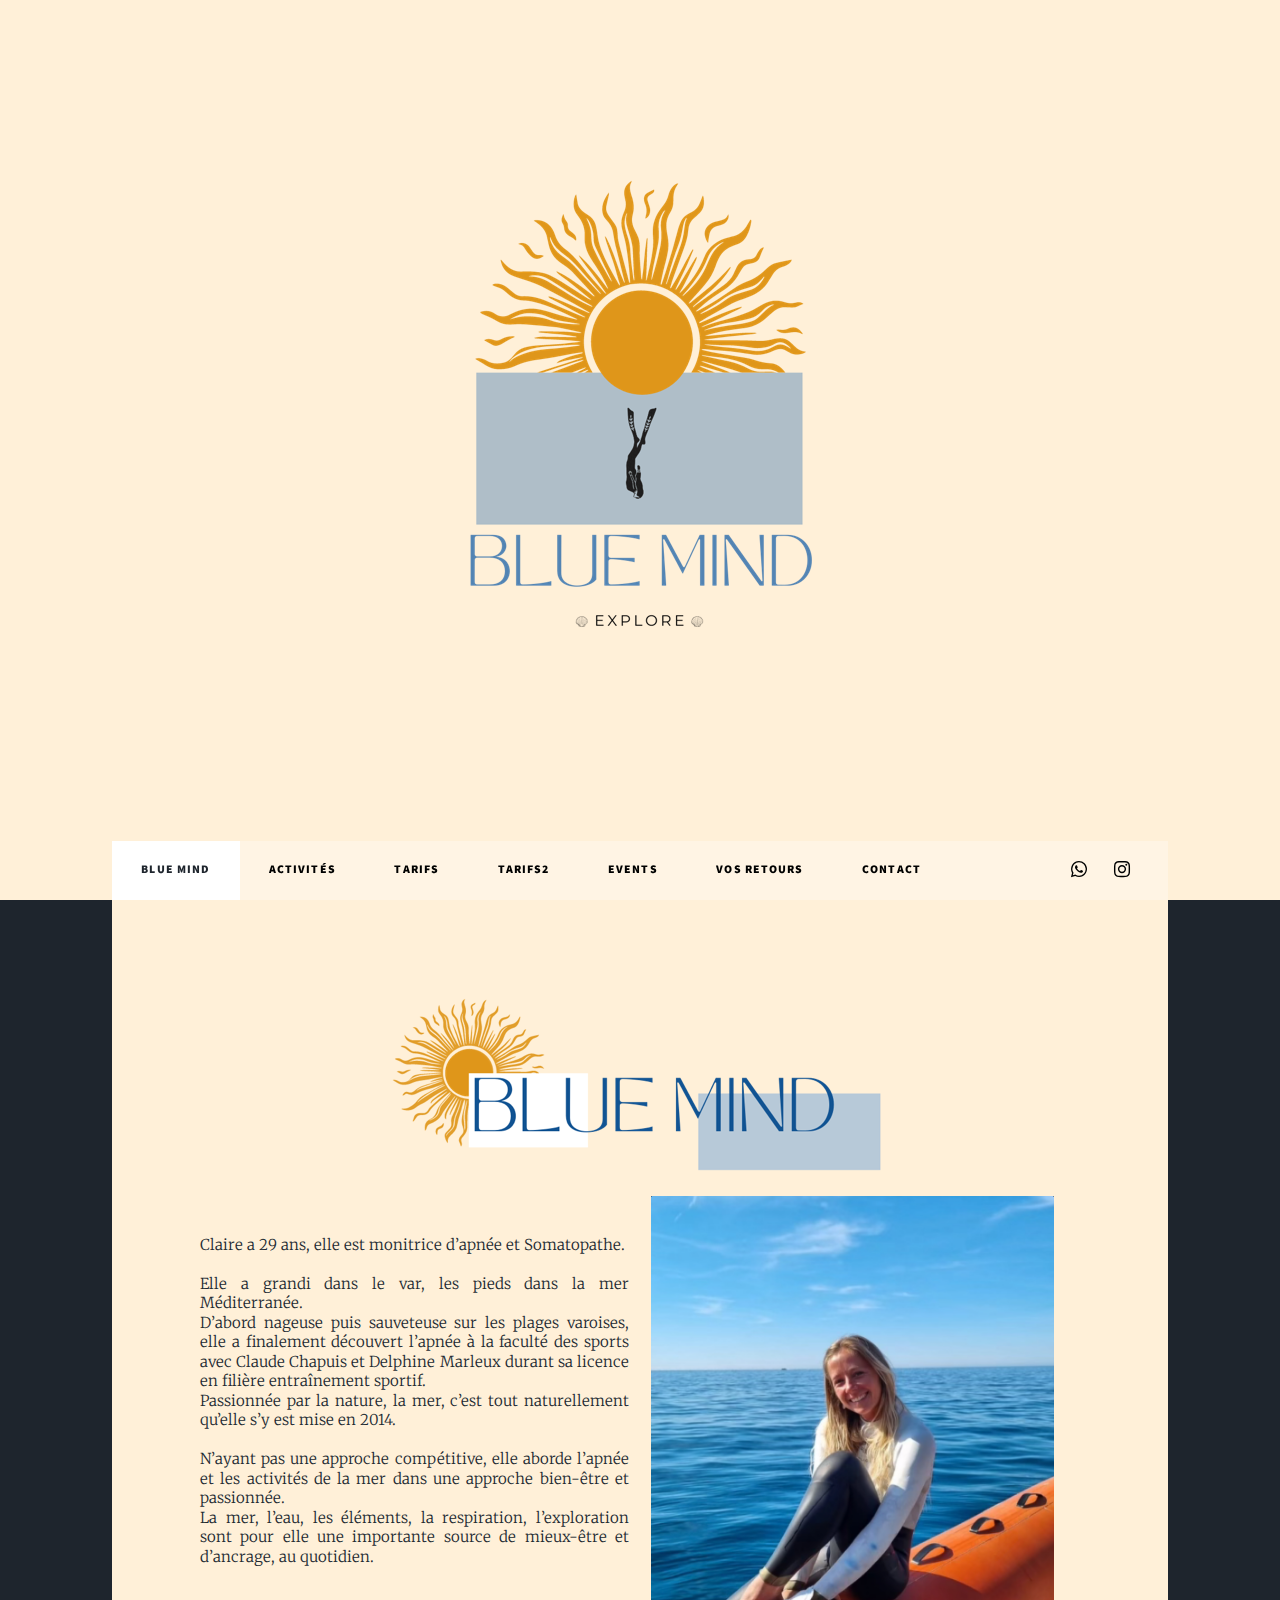
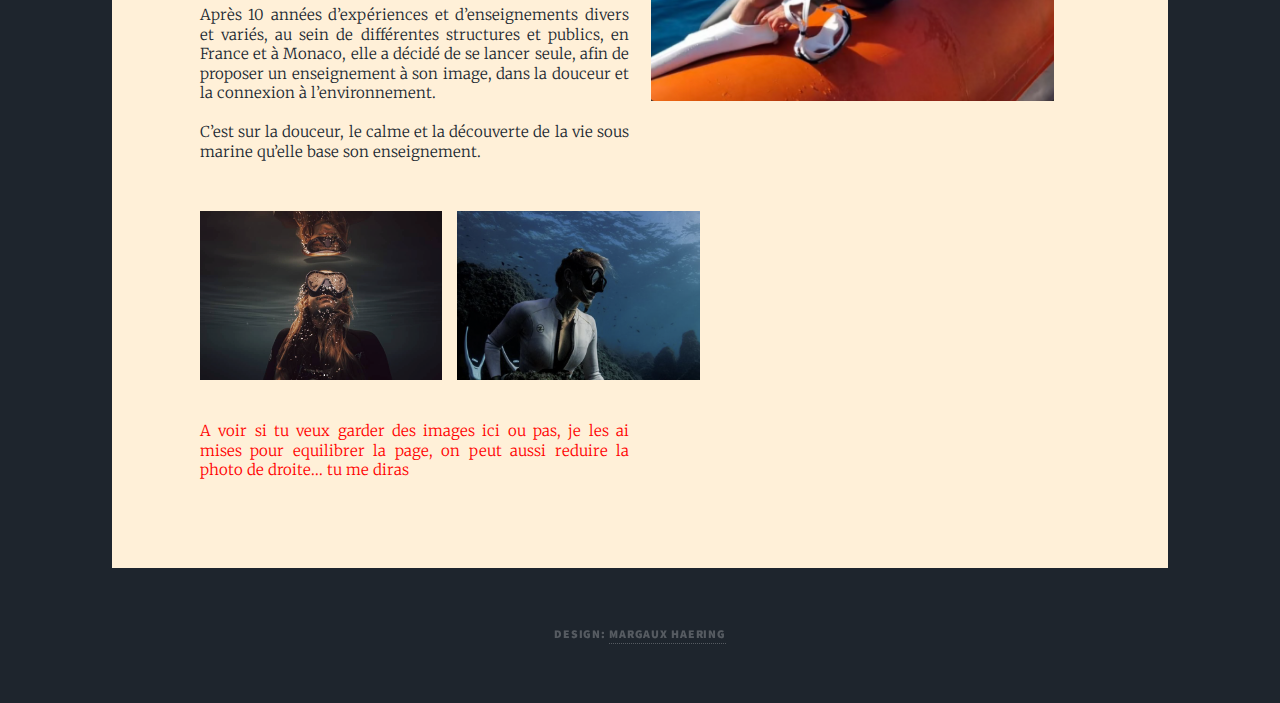
==== commit 5ba3562f: "upd style" ====
--- a/bluemind/index.html
+++ b/bluemind/index.html
@@ -34,6 +34,7 @@
 							<li><a>Tarifs</a></li>
 							<li><a>Tarifs2</a></li>
 							<li><a>Events</a></li>
+							<li><a>Vos retours</a></li>
 							<li><a>Contact</a></li>
 						</ul>
 						<ul class="icons">
@@ -117,45 +118,45 @@
 						<header>
 							<h2>Apnée</h2>
 						</header>
-						<a href="activites.html#nav" class="image fit"><img src="images/claire2.png" alt="" /></a>
-						<ul class="actions special">
-							<li><a href="activites.html#nav" class="button">En détails</a></li>
+						<a href="activites.html?activity=Apnée#nav" class="image fit"><img src="images/claire2.png" alt="" /></a>
+						<ul class="actions special">
+							<li><a href="activites.html?activity=Apnée#nav" class="button">En détails</a></li>
 						</ul>
 					</article>
 					<article>
 						<header>
 							<h2>Snorkeling</h2>
 						</header>
-						<a href="activites.html#nav" class="image fit"><img src="images/snork.jpg" alt="" /></a>
-						<ul class="actions special">
-							<li><a href="activites.html#nav" class="button">En détails</a></li>
+						<a href="activites.html?activity=Snorkelling#nav" class="image fit"><img src="images/snork.jpg" alt="" /></a>
+						<ul class="actions special">
+							<li><a href="activites.html?activity=Snorkelling#nav" class="button">En détails</a></li>
 						</ul>
 					</article>
 					<article>
 						<header>
 							<h2>Formules Sunset/sunrise</h2>
 						</header>
-						<a href="activites.html#nav" class="image fit"><img src="images/sunset.jpg" alt="" /></a>
-						<ul class="actions special">
-							<li><a href="activites.html#nav" class="button">En détails</a></li>
+						<a href="activites.html?activity=Formule Sun#nav" class="image fit"><img src="images/sunset.jpg" alt="" /></a>
+						<ul class="actions special">
+							<li><a href="activites.html?activity=Formule Sun#nav" class="button">En détails</a></li>
 						</ul>
 					</article>
 					<article>
 						<header>
 							<h2>Formule explore</h2>
 						</header>
-						<a href="activites.html#nav" class="image fit"><img src="images/stretch.png" alt="" /></a>
-						<ul class="actions special">
-							<li><a href="activites.html#nav" class="button">En détails</a></li>
+						<a href="activites.html?activity=Formule Explore#nav" class="image fit"><img src="images/stretch.png" alt="" /></a>
+						<ul class="actions special">
+							<li><a href="activites.html?activity=Formule Explore#nav" class="button">En détails</a></li>
 						</ul>
 					</article>
 					<article>
 						<header>
 							<h2>Stage</h2>
 						</header>
-						<a href="activites.html#nav" class="image fit"><img src="images/paddle.jpg" alt="" /></a>
-						<ul class="actions special">
-							<li><a href="activites.html#nav" class="button">En détails</a></li>
+						<a href="activites.html?activity=Stage#nav" class="image fit"><img src="images/paddle.jpg" alt="" /></a>
+						<ul class="actions special">
+							<li><a href="activites.html?activity=Stage#nav" class="button">En détails</a></li>
 						</ul>
 					</article>
 				</section>
@@ -169,7 +170,8 @@
         `,        "Tarifs2": `
 								<div>
 									<img src="images/tarifs.png" alt="Blue Mind" style="max-width: 100%; height: auto;">
-									<br><br>	Toutes les activités sont proposées avec un départ depuis le bord ou en bateau.<br> Le bateau étant seulement un moyen de transport mit à disposition pour se rendre sur le lieu d’activité et non vendu comme une balade en bateau.
+									<br><br>	Toutes les activités sont proposées avec un départ depuis le bord ou en bateau.<br> Le bateau étant seulement un moyen de transport mit à disposition pour se rendre sur le lieu d’activité et non vendu comme une balade en bateau. <br><br>
+
 								</div>
 
 				        `,"Events": `
@@ -208,7 +210,71 @@
 			</div>
 			</div>
             </section>
-        `
+        `,"Vos retours": `
+
+
+				<div class="responsive-container-block big-container">
+		  <div class="responsive-container-block bg">
+		    <p class="text-blk title">
+		      Vos retours comptent!<br><br>
+		    </p>
+		    <div class="responsive-container-block blocks">
+		      <div class="responsive-cell-block wk-desk-1 wk-tab-1 wk-mobile-1 wk-ipadp-1 content">
+		        <p class="text-blk info-block">
+		          Lorem ipsum dolor sit amet, consectetur adipiscing elit. Cursus elementum magna ut duis pulvinar tincidunt vivamus adipiscing quam. Eget dui quis etiam sed eget sed est.
+		        </p>
+		        <div class="responsive-container-block person">
+		          <div class="responsive-cell-block wk-desk-6 wk-ipadp-6 wk-tab-12 wk-mobile-12 icon-block">
+		          </div>
+		          <div class="responsive-cell-block wk-desk-6 wk-ipadp-6 wk-tab-12 wk-mobile-12 text-block">
+		            <p class="text-blk name">
+		              Marie
+		            </p>
+		            <p class="text-blk desig">
+		              Fevrier 2025
+		            </p>
+		          </div>
+		        </div>
+		      </div>
+		      <div class="responsive-cell-block wk-desk-1 wk-tab-1 wk-mobile-1 wk-ipadp-1 content">
+		        <p class="text-blk info-block">
+		          Lorem ipsum dolor sit amet, consectetur adipiscing elit. Cursus elementum magna ut duis pulvinar tincidunt vivamus adipiscing quam. Eget dui quis etiam sed eget sed est.
+		        </p>
+		        <div class="responsive-container-block person">
+		          <div class="responsive-cell-block wk-desk-6 wk-ipadp-6 wk-tab-12 wk-mobile-12 icon-block">
+		          </div>
+		          <div class="responsive-cell-block wk-desk-6 wk-ipadp-6 wk-tab-12 wk-mobile-12 text-block">
+		            <p class="text-blk name">
+		              Jean
+		            </p>
+		            <p class="text-blk desig">
+		              Aout 2024
+		            </p>
+		          </div>
+		        </div>
+		      </div>
+		      <div class="responsive-cell-block wk-desk-1 wk-tab-1 wk-mobile-1 wk-ipadp-1 content bottom">
+		        <p class="text-blk info-block">
+		          Lorem ipsum dolor sit amet, consectetur adipiscing elit. Cursus elementum magna ut duis pulvinar tincidunt vivamus adipiscing quam. Eget dui quis etiam sed eget sed est.
+		        </p>
+		        <div class="responsive-container-block person">
+		          <div class="responsive-cell-block wk-desk-6 wk-ipadp-6 wk-tab-12 wk-mobile-12 icon-block">
+		          </div>
+		          <div class="responsive-cell-block wk-desk-6 wk-ipadp-6 wk-tab-12 wk-mobile-12 text-block">
+		            <p class="text-blk name">
+		              Jeanne
+		            </p>
+		            <p class="text-blk desig">
+		              Juillet 2024
+		            </p>
+		          </div>
+		        </div>
+		      </div>
+		    </div>
+		  </div>
+		</div>
+		</section>
+`
     };
 		function setActiveTab(link) {
          navLinks.forEach(nav => nav.classList.remove("active"));
@@ -228,6 +294,8 @@
 
 
  });
+
+
 
 </script>
 			<script src="assets/js/jquery.min.js"></script>
--- a/bluemind/assets/css/main.css
+++ b/bluemind/assets/css/main.css
@@ -69,7 +69,7 @@
 }
 
 /* Basic */
-.gallery {
+.gallery, .gallery2 {
     display: grid;
     grid-template-columns: repeat(2, 1fr);
     gap: 15px;
@@ -271,6 +271,13 @@
 		margin: 0 0.25rem;
 		padding: 0.25rem 0.65rem;
 	}
+
+
+.activ{
+	font-size: 0.8rem;
+	line-height: normal;
+	text-align: justify;
+}
 
 	pre {
 		-webkit-overflow-scrolling: touch;
@@ -3440,9 +3447,11 @@
   min-height: 100%;
   width: auto;
   height: auto;
-  z-index: -1; /* Push behind content */
-  object-fit: cover; /* Ensures the video covers the entire area */
+  z-index: -1;
+  object-fit: cover;
 }
+
+
 
 		#intro input, #intro select, #intro textarea {
 			color: #ffffff;
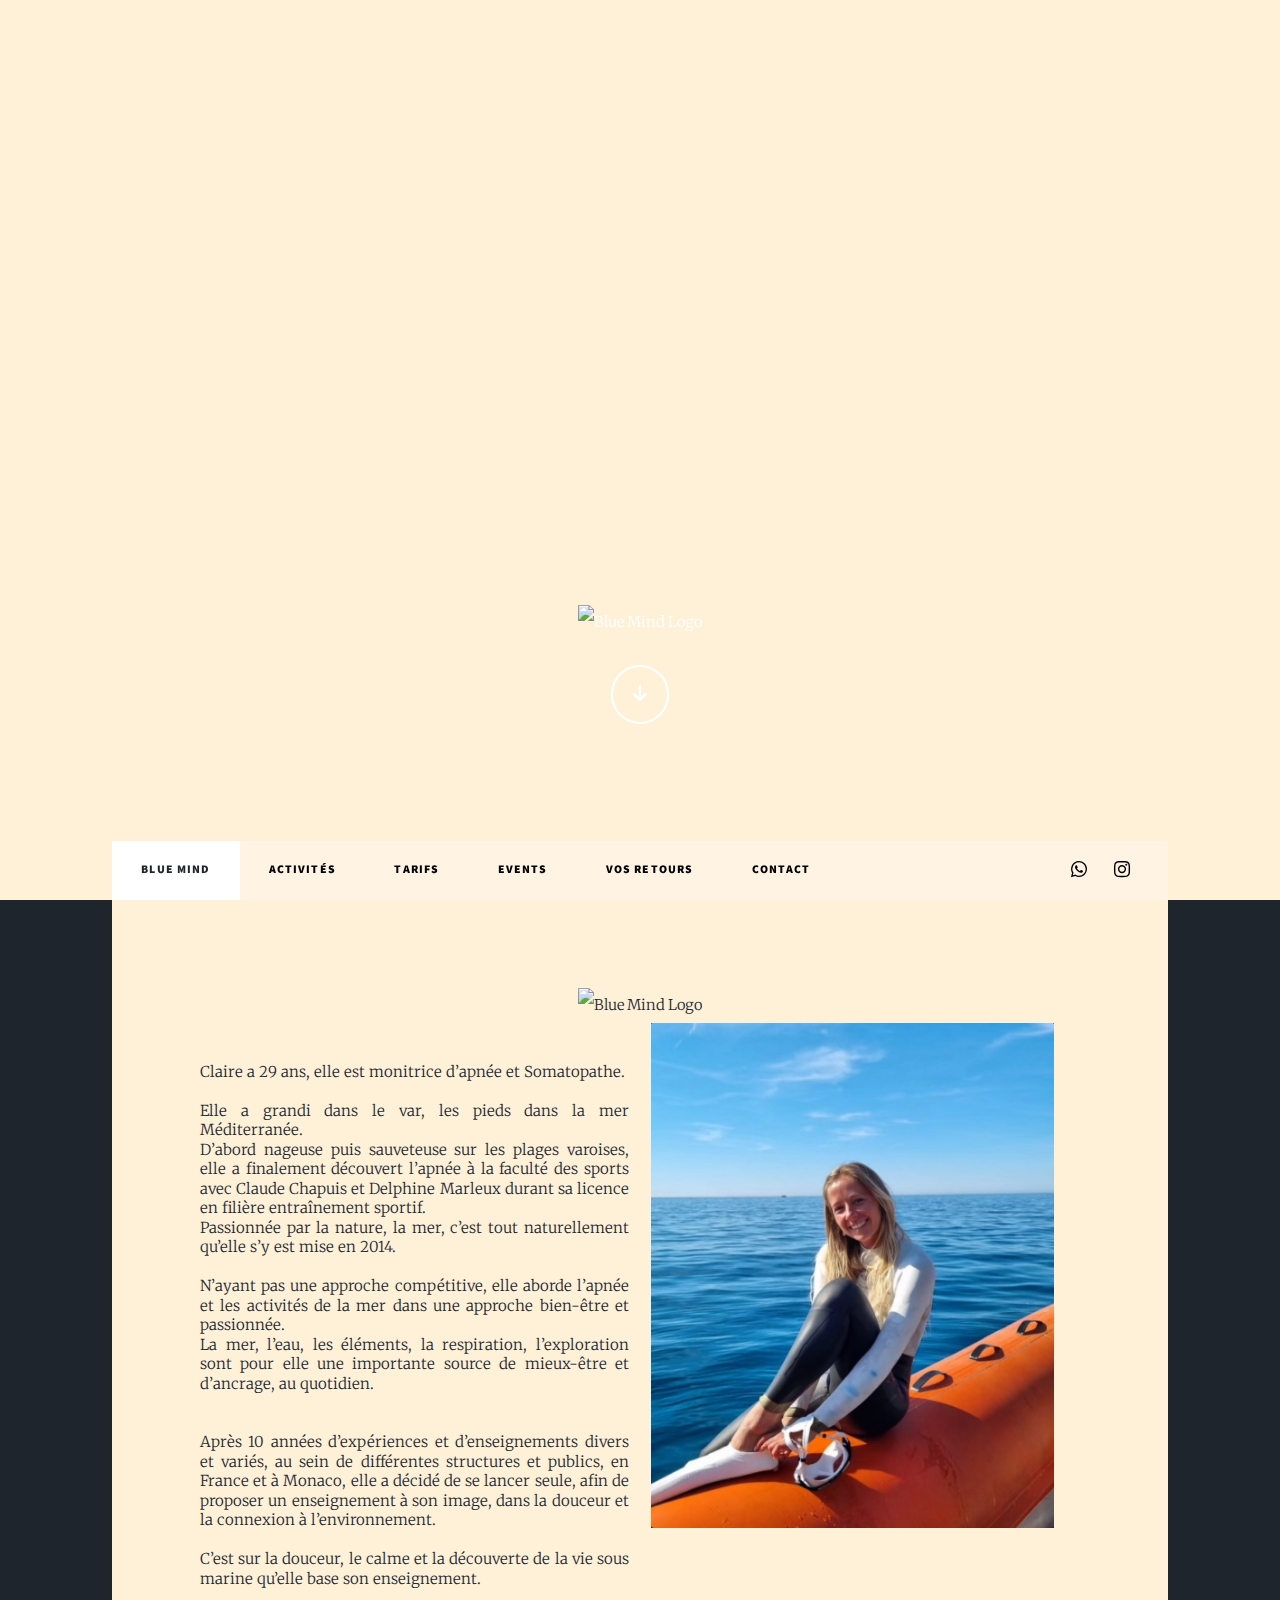
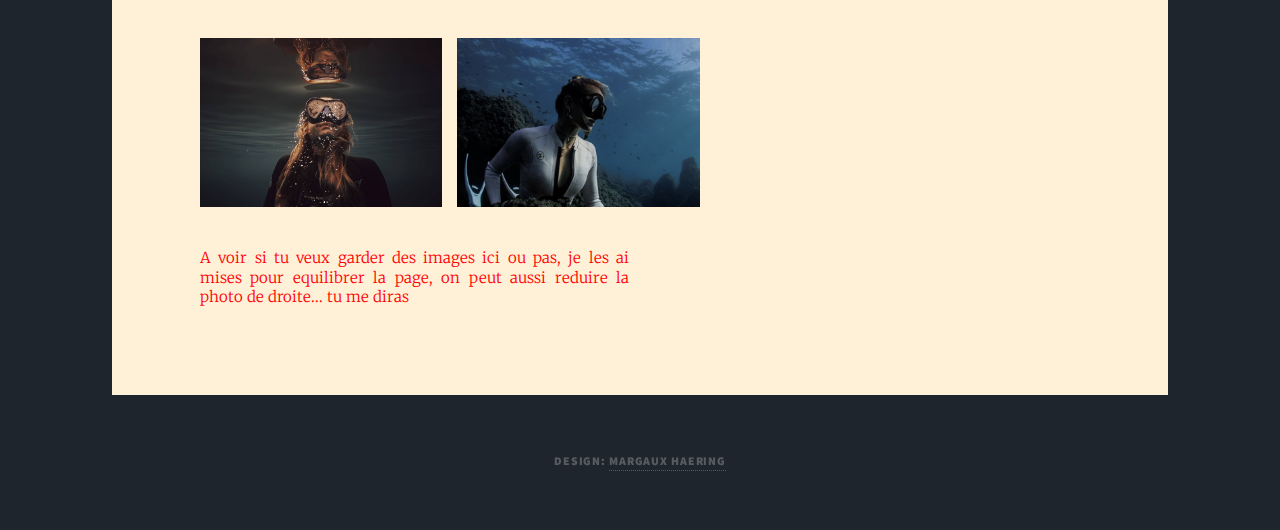
==== commit 5cf35795: "style img" ====
--- a/bluemind/index.html
+++ b/bluemind/index.html
@@ -21,9 +21,9 @@
 							<source src="images/vid.mp4" type="video/mp4">
 							Your browser does not support the video tag.
 						</video>
-						<img src="images/logo1.png" alt="Blue Mind Logo" style="max-width: 100%; height: auto;">
+						<img src="images/logotest2.png" alt="Blue Mind Logo" style="max-width: 100%; height: auto;">
 						<p></p>
-						<a href="#nav" class="button icon solid solo fa-arrow-down scrolly">Continue</a>
+						<a href="#nav" class="button icon solid solo fa-arrow-down scrolly"></a>
 					</div>
 
 				<!-- Nav -->
@@ -32,7 +32,6 @@
 							<li class="active"><a >Blue Mind</a></li>
 							<li><a>Activités</a></li>
 							<li><a>Tarifs</a></li>
-							<li><a>Tarifs2</a></li>
 							<li><a>Events</a></li>
 							<li><a>Vos retours</a></li>
 							<li><a>Contact</a></li>
@@ -80,7 +79,7 @@
         "Blue Mind": `
 				<article class="post featured" id='main'>
 					<header class="major">
-						<img src="images/logo2.png" alt="Blue Mind Logo" style="max-width: 100%; height: auto;">
+						<img src="images/logo2test.png" alt="Blue Mind Logo" style="max-width: 100%; height: auto;">
 						<div class='row'>
 						<div class='col-6 col-6-small'>
 						<p><br><br>Claire a 29 ans, elle est monitrice d’apnée et Somatopathe. <br><br>
@@ -160,14 +159,7 @@
 						</ul>
 					</article>
 				</section>
-        `,
-        "Tarifs": `
-				<div>
-					<img src="images/tarifs2.png" alt="Blue Mind" style="max-width: 90%; height: auto;">
-					<br><br>	Toutes les activités sont proposées avec un départ depuis le bord ou en bateau. Le bateau étant seulement un moyen de transport mit à disposition pour se rendre sur le lieu d’activité et non vendu comme une balade en bateau.
-				</div>
-
-        `,        "Tarifs2": `
+        `,        "Tarifs": `
 								<div>
 									<img src="images/tarifs.png" alt="Blue Mind" style="max-width: 100%; height: auto;">
 									<br><br>	Toutes les activités sont proposées avec un départ depuis le bord ou en bateau.<br> Le bateau étant seulement un moyen de transport mit à disposition pour se rendre sur le lieu d’activité et non vendu comme une balade en bateau. <br><br>
--- a/bluemind/assets/css/main.css
+++ b/bluemind/assets/css/main.css
@@ -2184,6 +2184,380 @@
 	    margin-top: 10px; /* Add spacing between the image and details */
 	  }
 	}
+
+
+
+
+
+	.responsive-cell-block {
+	  min-height: 75px;
+	}
+
+	.text-blk {
+	  margin-top: 0px;
+	  margin-right: 0px;
+	  margin-bottom: 0px;
+	  margin-left: 0px;
+	  padding-top: 0px;
+	  padding-right: 0px;
+	  padding-bottom: 0px;
+	  padding-left: 0px;
+	  line-height: 25px;
+	  height: 50%;
+	  width: 100%;
+	}
+
+	img {
+	  object-fit: cover;
+	}
+
+	.responsive-container-block {
+	  min-height: 75px;
+	  height: fit-content;
+	  width: 100%;
+	  padding-top: 0px;
+	  padding-right: 0px;
+	  padding-bottom: 0px;
+	  padding-left: 0px;
+	  display: flex;
+	  flex-wrap: wrap;
+	  margin-top: 0px;
+	  margin-right: auto;
+	  margin-bottom: 0px;
+	  margin-left: auto;
+	  justify-content: flex-start;
+	}
+
+	.responsive-container-block.bg {
+	  width: 100%;
+	  height: auto;
+	  flex-direction: column;
+	  justify-content: flex-start;
+	  align-items: center;
+	  max-width: 1320px;
+	  margin: 50px 0 50px 0;
+	}
+
+	.text-blk.title {
+	  width: 100%;
+	  height: auto;
+	  text-align: center;
+	  font-size: 36px;
+	  line-height: 45px;
+	  font-weight: 900;
+	  margin-top: 0px;
+	  margin-right: 0px;
+	  margin-bottom: 0px;
+	  margin-left: 0px;
+	  margin: 0 0 15px 0;
+	}
+
+	* {
+	  font-family: Nunito, sans-serif;
+	}
+
+	.text-blk.desc {
+	  text-align: center;
+	  font-size: 18px;
+	  line-height: 28px;
+	  height: auto;
+	  margin-top: 0px;
+	  margin-right: 0px;
+	  margin-bottom: 50px;
+	  margin-left: 0px;
+	  max-width: 750px;
+	}
+
+	.responsive-container-block.blocks {
+	  width: 100%;
+	  min-height: 0px;
+	  justify-content: space-between;
+	  max-width: 1320px;
+	}
+
+	.responsive-cell-block.wk-desk-1.wk-tab-1.wk-mobile-1.wk-ipadp-1.content {
+	  width: 30%;
+	  height: auto;
+	  box-shadow: rgba(0, 0, 0, 0.05) 0px 4px 20px 7px;
+	  border-top-left-radius: 16px;
+	  border-top-right-radius: 16px;
+	  border-bottom-right-radius: 16px;
+	  border-bottom-left-radius: 16px;
+	  display: flex;
+	  flex-direction: column;
+	  justify-content: center;
+	  align-items: center;
+	}
+
+	.text-blk.info-block {
+	  width: 85%;
+	  height: auto;
+	  font-size: 18px;
+	  line-height: 30px;
+	  margin-top: 30px;
+	  margin-right: 0px;
+	  margin-bottom: 50px;
+	  margin-left: 0px;
+	  margin: 30px 0 30px 0;
+	}
+
+	.responsive-container-block.person {
+	  width: 90%;
+	  min-height: 0px;
+	  height: auto;
+	  margin-top: 0px;
+	  margin-right: 31.25px;
+	  margin-bottom: 20px;
+	  margin-left: 31.25px;
+	}
+
+	.responsive-cell-block.wk-desk-6.wk-ipadp-6.wk-tab-12.wk-mobile-12.icon-block {
+	  width: 22%;
+	  height: auto;
+	  display: flex;
+	  justify-content: center;
+	  align-items: center;
+	}
+
+	.responsive-cell-block.wk-desk-6.wk-ipadp-6.wk-tab-12.wk-mobile-12.text-block {
+	  width: 78%;
+	  height: 100%;
+	  display: flex;
+	  flex-direction: column;
+	  align-items: flex-start;
+	  justify-content: center;
+	}
+
+	.text-blk.name {
+	  font-size: 18px;
+	  line-height: 20px;
+	  font-weight: 900;
+	  height: auto;
+	  width: 100%;
+	  padding-top: 10px;
+	  padding-right: 10px;
+	  padding-bottom: 0px;
+	  padding-left: 10px;
+	}
+
+	.text-blk.desig {
+	  line-height: 10px;
+		font-size: 13px;
+		font-style: italic;
+	  height: auto;
+	  width: 100%;
+	  padding-top: 10px;
+	  padding-right: 10px;
+	  padding-bottom: 10px;
+	  padding-left: 10px;
+	}
+
+	.profile-img {
+	  width: 60px;
+	  height: 60px;
+	  border-top-left-radius: 50%;
+	  border-top-right-radius: 50%;
+	  border-bottom-right-radius: 50%;
+	  border-bottom-left-radius: 50%;
+	}
+
+	.responsive-container-block.big-container {
+	  justify-content: center;
+	  padding: 0 50px 0 50px;
+	}
+
+	@media (max-width: 1024px) {
+	  .responsive-cell-block.wk-desk-1.wk-tab-1.wk-mobile-1.wk-ipadp-1.content {
+	    width: 47%;
+	  }
+
+	  .responsive-cell-block.wk-desk-1.wk-tab-1.wk-mobile-1.wk-ipadp-1.content.bottom {
+	    margin-top: 5%;
+	    margin-right: 0px;
+	    margin-bottom: 0px;
+	    margin-left: 25%;
+	  }
+
+	  .text-blk.desc {
+	    width: 70%;
+	  }
+
+	  .responsive-container-block.person {
+	    margin-top: 5%;
+	    margin-right: 31.25px;
+	    margin-bottom: 0px;
+	    margin-left: 31.25px;
+	  }
+
+	  .text-blk.title {
+	    margin-top: 0px;
+	    margin-right: 0px;
+	    margin-bottom: 0px;
+	    margin-left: 0px;
+	  }
+
+	  .responsive-container-block.person {
+	    margin-top: 21.9375px;
+	    margin-right: 31.25px;
+	    margin-bottom: 20px;
+	    margin-left: 31.25px;
+	  }
+
+	  .text-blk.info-block {
+	    margin-top: 30px;
+	    margin-right: 0px;
+	    margin-bottom: 25px;
+	    margin-left: 0px;
+	  }
+	}
+
+	@media (max-width: 768px) {
+	  .responsive-container-block.person {
+	    margin-top: 0px;
+	    margin-right: 31.25px;
+	    margin-bottom: 0px;
+	    margin-left: 31.25px;
+	  }
+
+	  .text-blk.info-block {
+	    height: 50%;
+	    font-size: 17px;
+	  }
+
+	  .responsive-cell-block.wk-desk-1.wk-tab-1.wk-mobile-1.wk-ipadp-1.content {
+	    width: 100%;
+	    margin-top: 0px;
+	    margin-right: 0px;
+	    margin-bottom: 5%;
+	    margin-left: 0px;
+	  }
+
+	  .text-blk.desc {
+	    margin-top: 0px;
+	    margin-right: 0px;
+	    margin-bottom: 80px;
+	    margin-left: 0px;
+	    width: 85%;
+	    font-size: 17px;
+	  }
+
+	  .text-blk.title {
+	    margin-top: 0px;
+	    margin-right: 0px;
+	    margin-bottom: 0px;
+	    margin-left: 0px;
+	    font-size: 30px;
+	  }
+
+	  .responsive-cell-block.wk-desk-1.wk-tab-1.wk-mobile-1.wk-ipadp-1.content.bottom {
+	    width: 100%;
+	    margin-top: 0px;
+	    margin-right: 0px;
+	    margin-bottom: 0px;
+	    margin-left: 0px;
+	  }
+
+	  .responsive-container-block.blocks {
+	    margin-top: 0px;
+	    margin-right: 0px;
+	    margin-bottom: 0px;
+	    margin-left: 0px;
+	  }
+
+	  .responsive-container-block.bg {
+	    flex-wrap: nowrap;
+	  }
+
+	  .responsive-container-block.person {
+	    margin-top: 0px;
+	    margin-right: 31.25px;
+	    margin-bottom: 20px;
+	    margin-left: 31.25px;
+	  }
+
+	  .text-blk.info-block {
+	    margin-top: 30px;
+	    margin-right: 0px;
+	    margin-bottom: 30px;
+	    margin-left: 0px;
+	  }
+
+	  .text-blk.desc {
+	    margin-top: 0px;
+	    margin-right: 0px;
+	    margin-bottom: 30px;
+	    margin-left: 0px;
+	  }
+
+		.text-blk.desig {
+	    font-size: 10px;
+			font-style: italic;
+	  }
+
+	  .text-blk.name {
+	    font-size: 17px;
+	  }
+	}
+
+	@media (max-width: 500px) {
+	  .responsive-cell-block.wk-desk-1.wk-tab-1.wk-mobile-1.wk-ipadp-1.content {
+	    width: 100%;
+	    margin-top: 0px;
+	    margin-right: 0px;
+	    margin-bottom: 8%;
+	    margin-left: 0px;
+	  }
+
+	  .text-blk.desc {
+	    width: 90%;
+	    margin-top: 0px;
+	    margin-right: 0px;
+	    margin-bottom: 0px;
+	    margin-left: 0px;
+	    font-size: 16px;
+	    line-height: 24px;
+	  }
+
+	  .text-blk.title {
+	    margin-top: 0px;
+	    margin-right: 0px;
+	    margin-bottom: 0px;
+	    margin-left: 0px;
+	    font-size: 26px;
+	  }
+
+	  .text-blk.info-block {
+	    margin-top: 30px;
+	    margin-right: 0px;
+	    margin-bottom: 50px;
+	    margin-left: 0px;
+	    font-size: 16px;
+	    line-height: 26px;
+	    margin: 30px 0 20px 0;
+	  }
+
+	  .text-blk.desc {
+	    margin-top: 0px;
+	    margin-right: 0px;
+	    margin-bottom: 30px;
+	    margin-left: 0px;
+	  }
+
+	  .responsive-container-block.big-container {
+	    padding: 0 30px 0 30px;
+	  }
+
+	  .text-blk.name {
+	    font-size: 17px;
+	  }
+
+	  .text-blk.desig {
+	    font-size: 10px;
+			font-style: italic;
+	  }
+	}
+
+
 /* Button */
 
 	input[type="submit"],
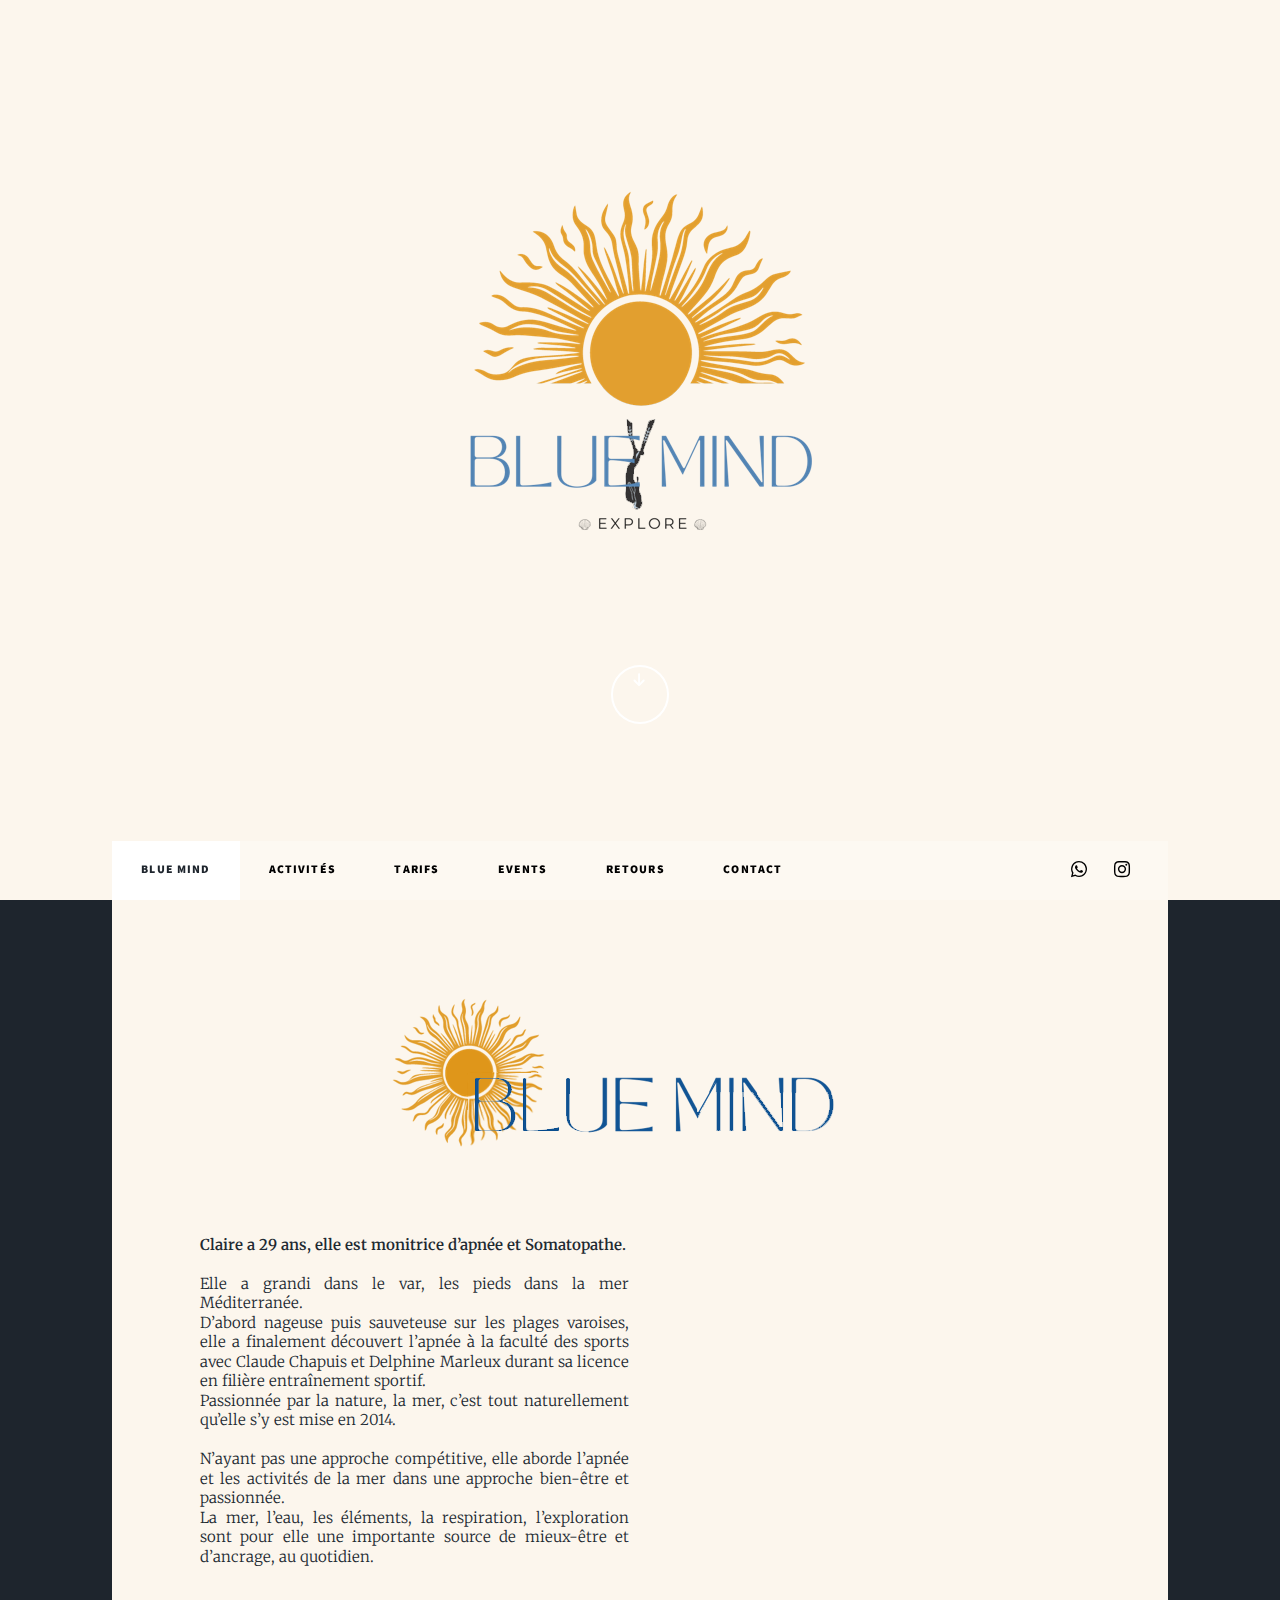
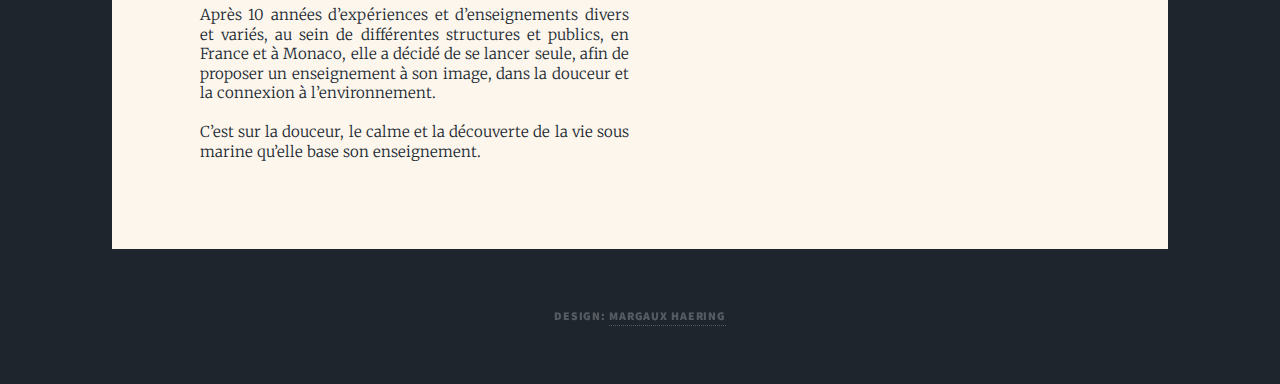
==== commit 8843df9c: "upd style" ====
--- a/bluemind/index.html
+++ b/bluemind/index.html
@@ -6,6 +6,7 @@
 		<meta charset="utf-8" />
 <meta name="viewport" content="width=device-width, initial-scale=1.0">
 		<link rel="stylesheet" href="assets/css/main.css" />
+    <link href="https://fonts.googleapis.com/css2?family=Cormorant+Garamond:wght@300;400;500;600;700&display=swap" rel="stylesheet">
 		<noscript><link rel="stylesheet" href="assets/css/noscript.css" /></noscript>
 		<link href="https://cdnjs.cloudflare.com/ajax/libs/font-awesome/6.5.1/css/all.min.css" rel="stylesheet">
 
@@ -33,7 +34,7 @@
 							<li><a>Activités</a></li>
 							<li><a>Tarifs</a></li>
 							<li><a>Events</a></li>
-							<li><a>Vos retours</a></li>
+							<li><a>Retours</a></li>
 							<li><a>Contact</a></li>
 						</ul>
 						<ul class="icons">
@@ -82,7 +83,7 @@
 						<img src="images/logo2test.png" alt="Blue Mind Logo" style="max-width: 100%; height: auto;">
 						<div class='row'>
 						<div class='col-6 col-6-small'>
-						<p><br><br>Claire a 29 ans, elle est monitrice d’apnée et Somatopathe. <br><br>
+						<p><br><br><b>Claire a 29 ans, elle est monitrice d’apnée et Somatopathe. </b><br><br>
 Elle a grandi dans le var, les pieds dans la mer Méditerranée. <br>
 D’abord nageuse puis sauveteuse sur les plages varoises, elle a finalement découvert l’apnée à la faculté des sports avec Claude Chapuis et Delphine Marleux durant sa licence en filière entraînement sportif.<br>
 Passionnée par la nature, la mer, c’est tout naturellement qu’elle s’y est mise en 2014.<br><br>
@@ -91,16 +92,9 @@
 <br><br>Après 10 années d’expériences et d’enseignements divers et variés, au sein de différentes structures et publics, en France et à Monaco, elle a décidé de se lancer seule, afin de proposer un enseignement à son image, dans la douceur et la connexion à l’environnement.<br><br>
 C’est sur la douceur, le calme et la découverte de la vie sous marine qu’elle base son enseignement.</p>
 
-<div class="gallery" style="margin-top: 50px;">
-
-		<img src="images/claire.png" alt="Image 1" class="gallery-item" >
-		<img src="images/claire2.png" alt="Image 2" class="gallery-item" >
-
-</div>
-<p style='color:red;' > <br><br>A voir si tu veux garder des images ici ou pas, je les ai mises pour equilibrer la page, on peut aussi reduire la photo de droite... tu me diras </p>
 </div>
 <div class='col-6 col-6-small'>
-	<div class="image main"><img src="images/claire3.png" alt="" /></div>
+	<div class="image main"><img src="images/claire3test.png" alt="" /></div>
 </div></div>
 					</header>
 				</article>
@@ -124,7 +118,7 @@
 					</article>
 					<article>
 						<header>
-							<h2>Snorkeling</h2>
+							<h2>Snorkelling</h2>
 						</header>
 						<a href="activites.html?activity=Snorkelling#nav" class="image fit"><img src="images/snork.jpg" alt="" /></a>
 						<ul class="actions special">
@@ -133,7 +127,7 @@
 					</article>
 					<article>
 						<header>
-							<h2>Formules Sunset/sunrise</h2>
+							<h2>Formule Sunset/sunrise</h2>
 						</header>
 						<a href="activites.html?activity=Formule Sun#nav" class="image fit"><img src="images/sunset.jpg" alt="" /></a>
 						<ul class="actions special">
@@ -202,7 +196,7 @@
 			</div>
 			</div>
             </section>
-        `,"Vos retours": `
+        `,"Retours": `
 
 
 				<div class="responsive-container-block big-container">
--- a/bluemind/assets/css/main.css
+++ b/bluemind/assets/css/main.css
@@ -2581,8 +2581,8 @@
 		font-size: 0.8rem;
 		font-weight: 900;
 		letter-spacing: 0.075em;
-		height: 3rem;
-		line-height: 3rem;
+		height: 2rem;
+		line-height: 2rem;
 		padding: 0 2rem;
 		text-align: center;
 		text-decoration: none;
@@ -2606,9 +2606,9 @@
 			position: relative;
 			width: 4rem;
 			height: 4rem;
-			line-height: 4rem;
-			border-radius: 4rem;
-			text-indent: 4rem;
+			line-height: 2rem;
+			border-radius: 3rem;
+			text-indent: 3rem;
 			overflow: hidden;
 			padding: 0;
 			white-space: nowrap;
@@ -2626,7 +2626,7 @@
 				width: inherit;
 				height: inherit;
 				line-height: inherit;
-				font-size: 1.25rem;
+				font-size: 1rem;
 				margin-right: 0;
 				text-align: center;
 				text-indent: 0;
@@ -3736,7 +3736,7 @@
 			height: 100%;
 			cursor: default;
 			text-align: center;
-			background-color: #FFF0D8;
+			background-color: #fcf6ed;
 			background-attachment: scroll;
 			z-index: -1;
 
@@ -3827,6 +3827,10 @@
 
 
 
+#intro img {
+    position: relative;
+    top: -100px;
+}
 		#intro input, #intro select, #intro textarea {
 			color: #ffffff;
 		}
@@ -4159,7 +4163,7 @@
 /* Main */
 
 	#main {
-		background-color: #FFF0D8;
+		background-color: #fcf6ed;
 		position: relative;
 		margin: 0 auto;
 		width: 100vw;
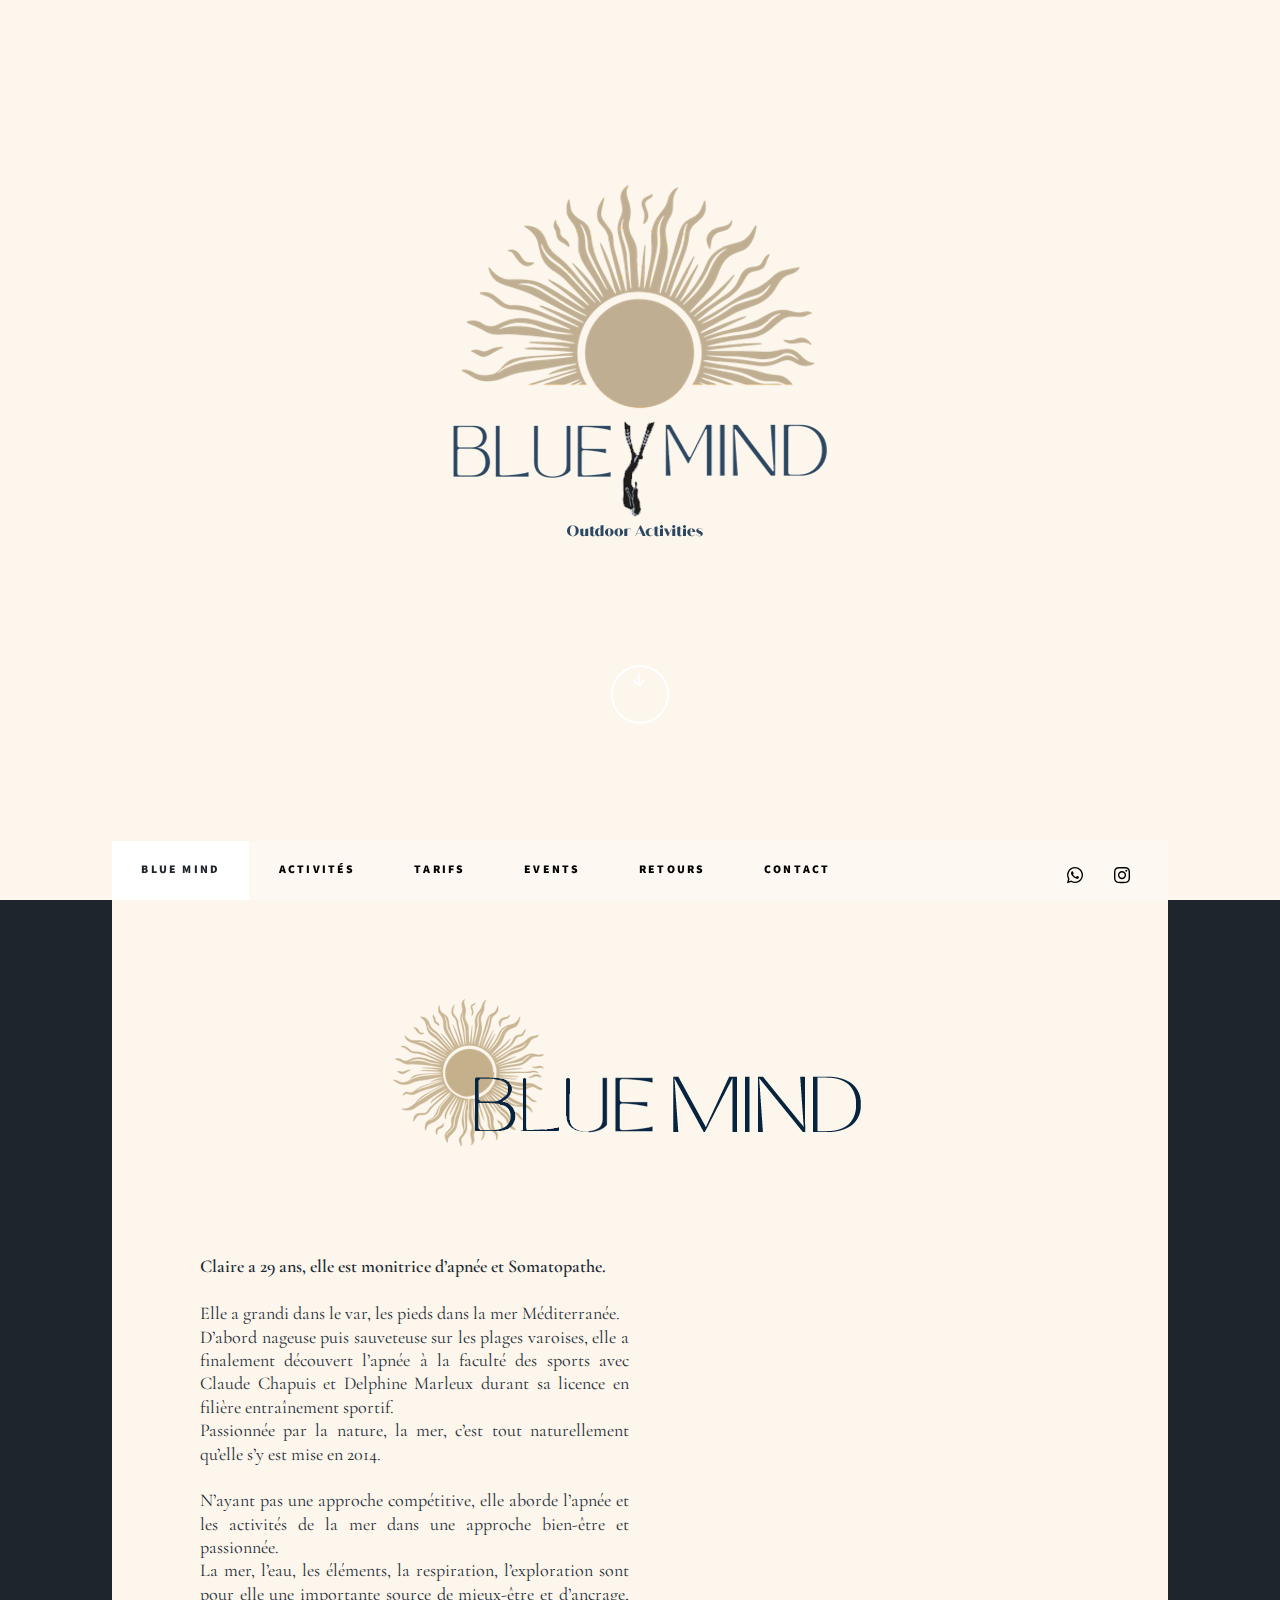
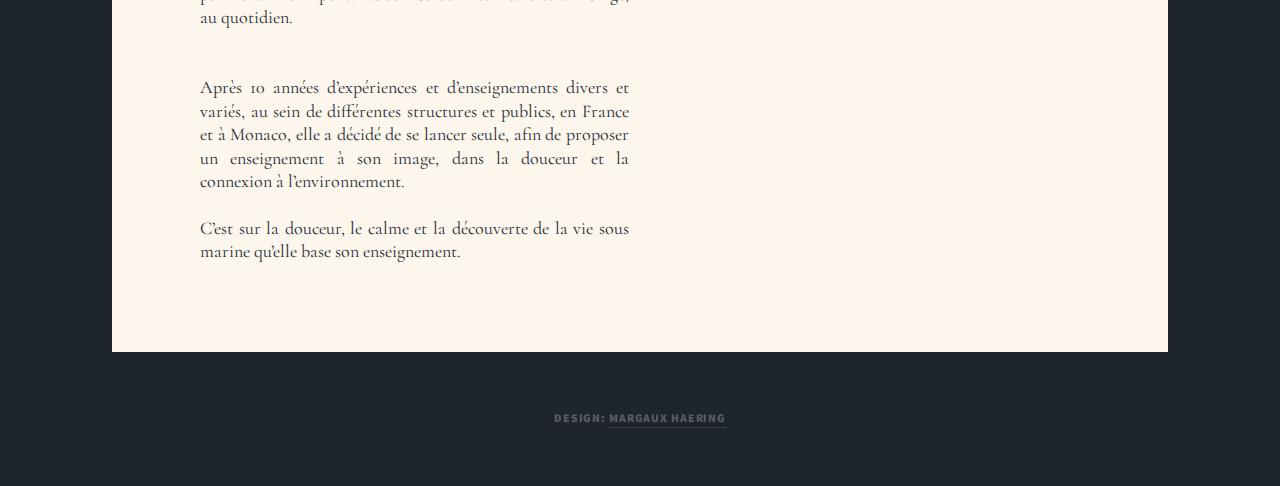
==== commit 22d94e3c: "new images" ====
--- a/bluemind/index.html
+++ b/bluemind/index.html
@@ -19,10 +19,10 @@
 				<!-- Intro -->
 					<div id="intro">
 						<video autoplay muted loop playsinline>
-							<source src="images/vid.mp4" type="video/mp4">
+							<source src="images/site.mov" type="video/mp4">
 							Your browser does not support the video tag.
 						</video>
-						<img src="images/logotest2.png" alt="Blue Mind Logo" style="max-width: 100%; height: auto;">
+						<img src="images/logotest3.png" alt="Blue Mind Logo" style="max-width: 120%; height: auto;">
 						<p></p>
 						<a href="#nav" class="button icon solid solo fa-arrow-down scrolly"></a>
 					</div>
@@ -80,7 +80,7 @@
         "Blue Mind": `
 				<article class="post featured" id='main'>
 					<header class="major">
-						<img src="images/logo2test.png" alt="Blue Mind Logo" style="max-width: 100%; height: auto;">
+						<img src="images/logo2test2.png" alt="Blue Mind Logo" style="max-width: 100%; height: auto;">
 						<div class='row'>
 						<div class='col-6 col-6-small'>
 						<p><br><br><b>Claire a 29 ans, elle est monitrice d’apnée et Somatopathe. </b><br><br>
--- a/bluemind/assets/css/main.css
+++ b/bluemind/assets/css/main.css
@@ -169,9 +169,9 @@
 	}
 
 	body, input, select, textarea {
-		font-family: "Merriweather", Georgia, serif;
-		font-weight: 300;
-		font-size: 1rem;
+		font-family: 'Cormorant Garamond', serif;
+		font-weight: 400;
+		font-size: 2em;
 		line-height: 2.375;
 	}
 
@@ -202,8 +202,8 @@
 	}
 
 	h1, h2, h3, h4, h5, h6 {
-		font-family: "Source Sans Pro", Helvetica, sans-serif;
-		font-weight: 900;
+		font-family: 'Cormorant Garamond', serif;
+		font-weight: 800;
 		line-height: 1.5;
 		letter-spacing: 0.075em;
 		text-transform: uppercase;
@@ -350,6 +350,132 @@
 		border-bottom-color: #eeeeee;
 	}
 
+
+
+	/* Main profile container */
+	        .profile-container {
+	            width: 80%;
+	            max-width: 800px;
+	            margin: 20px auto;
+	          background-color: rgba(250,250,250, 0.7);
+	            border: 1px solid #dbdbdb;
+	            border-radius: 10px;
+	            box-shadow: 0 4px 8px rgba(0, 0, 0, 0.1);
+	            padding: 20px;
+	        }
+
+	        .profile-name a{
+	          font-size:18px;
+	          color:black;
+	        }
+	        /* Profile header section */
+	        .profile-header {
+	            display: flex;
+	            align-items: center;
+	            padding-bottom: 20px;
+	            border-bottom: 1px solid #dbdbdb;
+	            margin-bottom: 20px;
+	        }
+
+	        .profile-header .profile-pic {
+	            width: 80px;
+	            height: 80px;
+	            border-radius: 50%;
+	            overflow: hidden;
+	            margin-right: 20px;
+	        }
+
+	        .profile-header .profile-pic img {
+	            width: 100%;
+	            height: 100%;
+	            object-fit: cover;
+	        }
+
+	        .profile-header .profile-info {
+	            flex: 1;
+	        }
+
+	        .profile-info .profile-name {
+	            font-size: 20px;
+	            font-weight: bold;
+	            color: #333;
+	        }
+
+	        .profile-info .profile-description {
+	            color: #666;
+	            margin-top: 5px;
+	            font-size: 14px;
+	        }
+
+	        .profile-info .follow-btn {
+	            margin-top: 10px;
+	            padding: 8px 12px;
+	            background-color: #0095f6;
+	            color: #fff;
+	            border: none;
+	            border-radius: 5px;
+	            cursor: pointer;
+	        }
+
+	        /* Grid of posts */
+	        .posts-grid {
+	            display: grid;
+	            grid-template-columns: repeat(3, 1fr);
+	            gap: 10px;
+	        }
+
+	        /* Individual post styling */
+	        .insta-post {
+	            background-color: rgba(250,250,250, 0.8);
+	            border: 1px solid #dbdbdb;
+	            border-radius: 10px;
+	            overflow: hidden;
+	            box-shadow: 0 4px 8px rgba(0, 0, 0, 0.1);
+	        }
+
+					.insta-post video {
+	            width: 100%;
+	            height: 400px;
+	            object-fit: cover;
+							position: relative;
+							border-radius: 10px;
+	        }
+	        .insta-post img {
+	            width: 100%;
+	            height: 250px;
+	            object-fit: cover;
+	        }
+
+	        .insta-actions {
+	            display: flex;
+	            justify-content: space-between;
+	            align-items: center;
+	            padding-left: 20px;
+							padding-top: 20px;
+							font-size: 16px;
+							font-family: "Source Sans Pro", Helvetica, sans-serif;
+							font-weight: 400;
+							letter-spacing: 0.05em;
+	        }
+
+	        .insta-actions i {
+	            font-size: 20px;
+	            margin-right: 10px;
+	            cursor: pointer;
+	        }
+
+	        .insta-actions .likes {
+	            font-weight: bold;
+	            color: #333;
+	        }
+
+
+
+
+
+
+
+
 /* Row */
 
 	.row {
@@ -438,7 +564,7 @@
 		.row > .col-6 {
 			width: 50%;
 			line-height: 1.3;
-			font-size: 15px;
+			font-size: 18px;
 		}
 
 		.row > .off-6 {
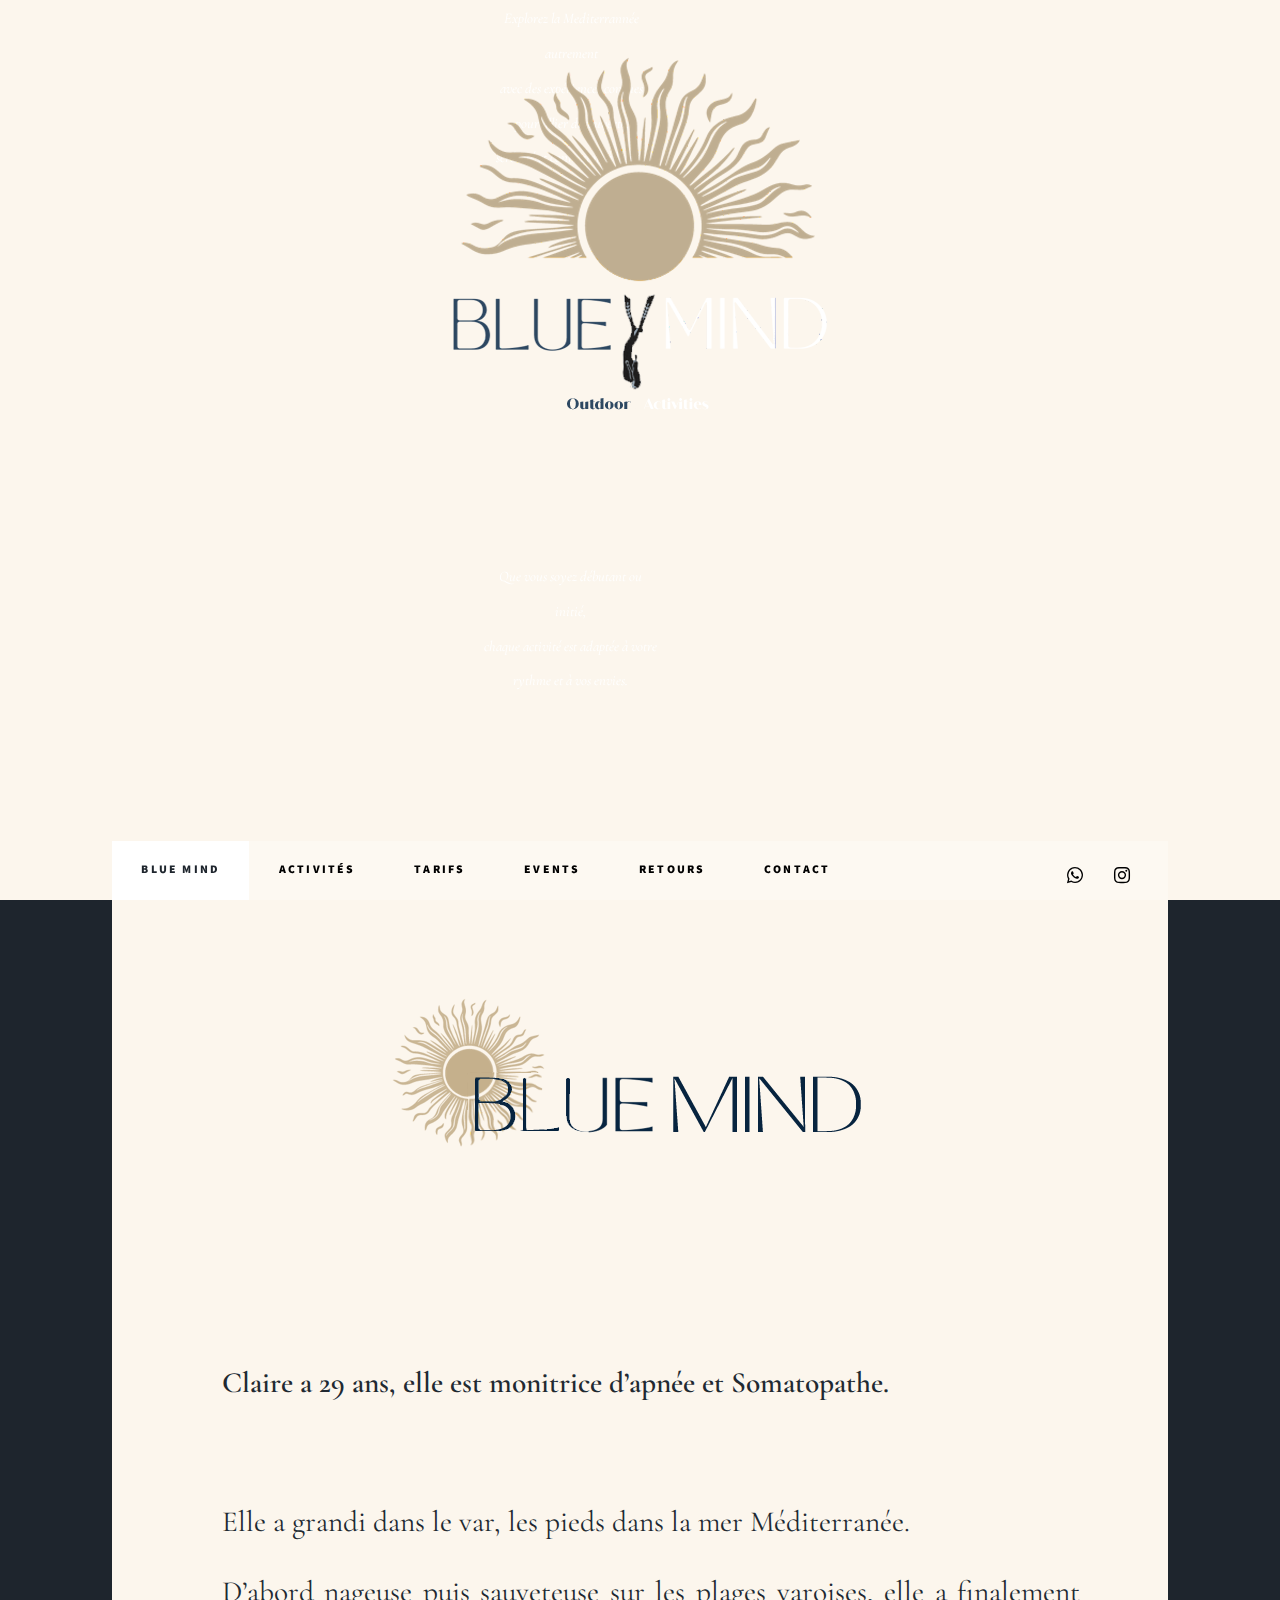
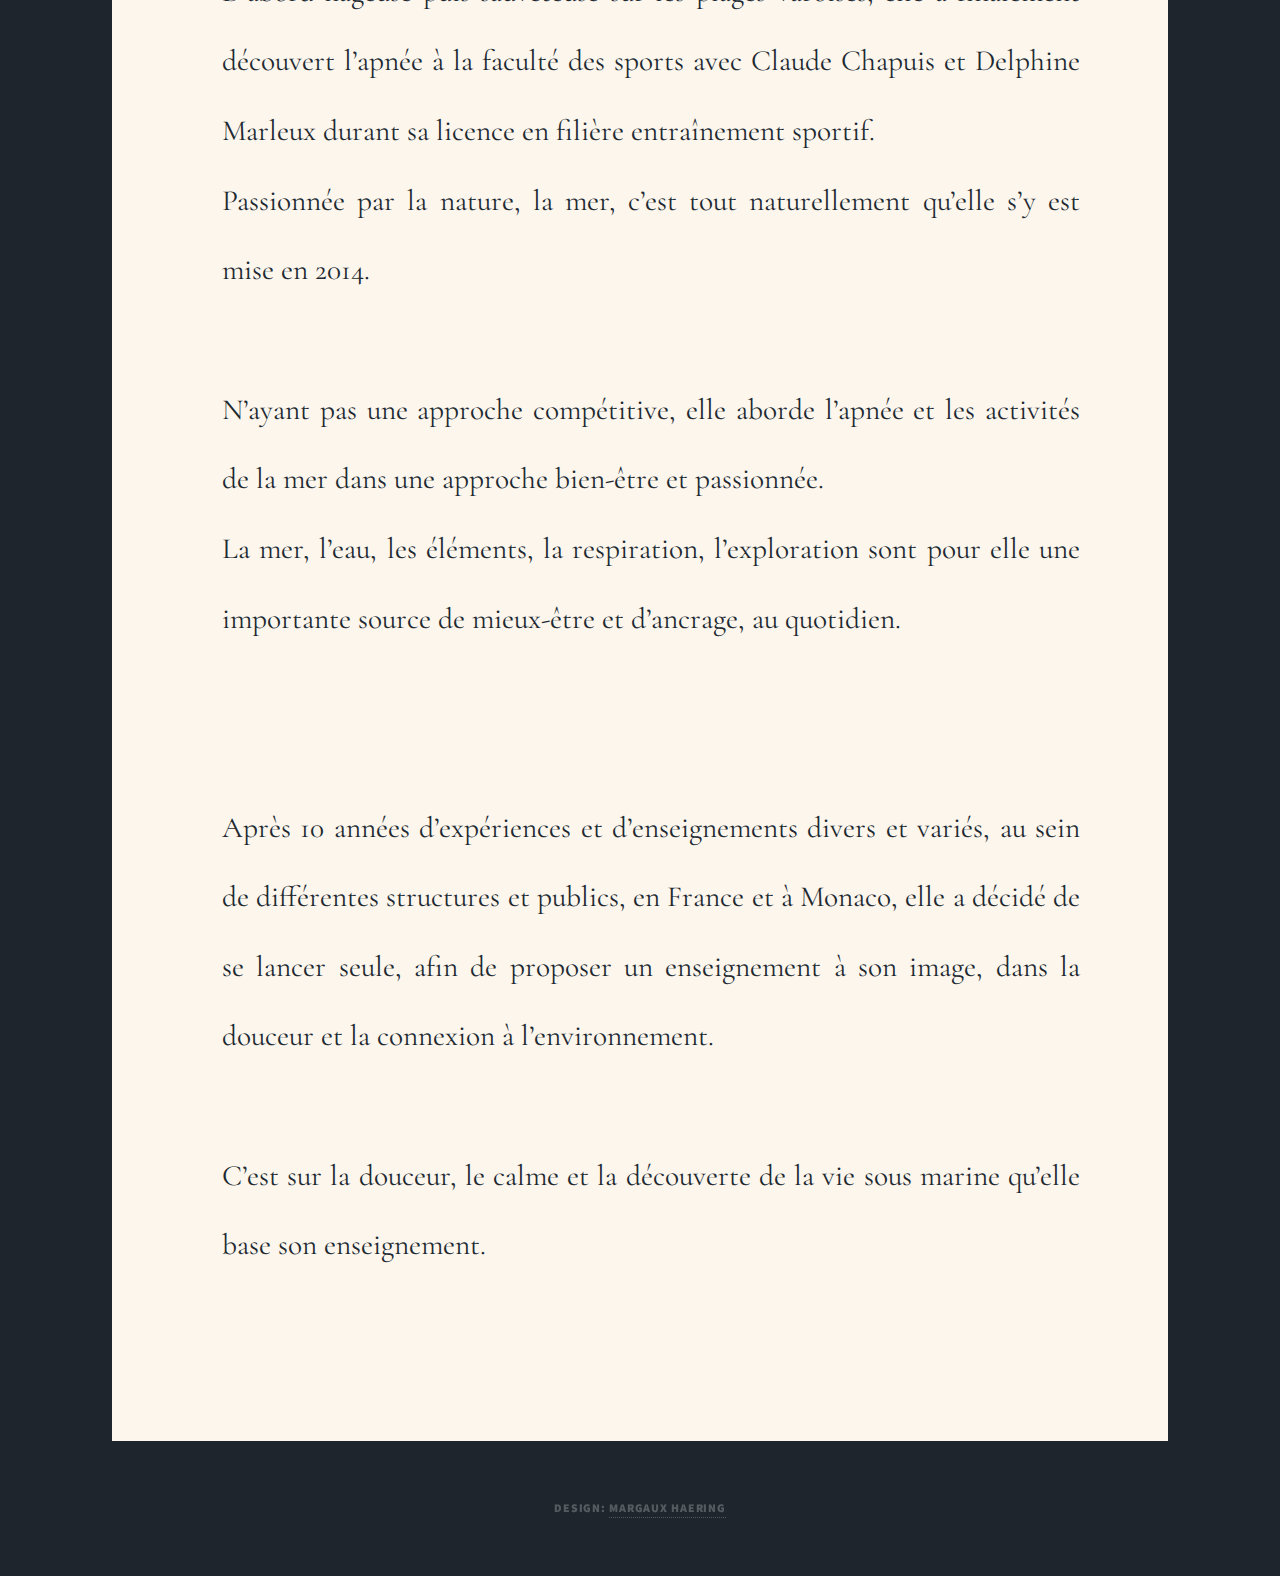
==== commit a7856aa6: "update style" ====
--- a/bluemind/index.html
+++ b/bluemind/index.html
@@ -7,6 +7,8 @@
 <meta name="viewport" content="width=device-width, initial-scale=1.0">
 		<link rel="stylesheet" href="assets/css/main.css" />
     <link href="https://fonts.googleapis.com/css2?family=Cormorant+Garamond:wght@300;400;500;600;700&display=swap" rel="stylesheet">
+		<link href="https://fonts.googleapis.com/css2?family=Shadows+Into+Light&display=swap" rel="stylesheet">
+
 		<noscript><link rel="stylesheet" href="assets/css/noscript.css" /></noscript>
 		<link href="https://cdnjs.cloudflare.com/ajax/libs/font-awesome/6.5.1/css/all.min.css" rel="stylesheet">
 
@@ -18,12 +20,29 @@
 
 				<!-- Intro -->
 					<div id="intro">
-						<video autoplay muted loop playsinline>
-							<source src="images/site.mov" type="video/mp4">
+						<div class="row ">
+						<div class="col-7 texti">
+
+		<p style="font-family:'Shadows Into Light', cursive;">Activités aquatiques et bien-être sur la Côte-d'Azur</p>
+
+		<p>Explorez la Mediterrannée autrement <br>avec des expériences conçues pour allier découverte, <br>sérénité et connexion à l'eau...</p>
+</div>						<div class="col-6">
+
+</div></div>
+						<video autoplay muted loop playsinline preload="auto">
+							<source src="images/site.mov" type="video/webm">
 							Your browser does not support the video tag.
 						</video>
-						<img src="images/logotest3.png" alt="Blue Mind Logo" style="max-width: 120%; height: auto;">
-						<p></p>
+						<img src="images/logotest5.png" alt="Blue Mind Logo" style="max-width: 120%; height: auto;">
+						<div class="row">
+						<div class="col-7 texti">
+
+		<p>Que vous soyez débutant ou initié, <br>chaque activité est adaptée à votre rythme et à vos envies.</p>
+
+		<p style="color:blue;"></p>
+</div>						<div class="col-5">
+
+</div></div>
 						<a href="#nav" class="button icon solid solo fa-arrow-down scrolly"></a>
 					</div>
 
@@ -81,8 +100,8 @@
 				<article class="post featured" id='main'>
 					<header class="major">
 						<img src="images/logo2test2.png" alt="Blue Mind Logo" style="max-width: 100%; height: auto;">
-						<div class='row'>
-						<div class='col-6 col-6-small'>
+						<div class='row' style='margin-left:0;'>
+						<div class='col-6-1 col-6-small'>
 						<p><br><br><b>Claire a 29 ans, elle est monitrice d’apnée et Somatopathe. </b><br><br>
 Elle a grandi dans le var, les pieds dans la mer Méditerranée. <br>
 D’abord nageuse puis sauveteuse sur les plages varoises, elle a finalement découvert l’apnée à la faculté des sports avec Claude Chapuis et Delphine Marleux durant sa licence en filière entraînement sportif.<br>
@@ -93,7 +112,7 @@
 C’est sur la douceur, le calme et la découverte de la vie sous marine qu’elle base son enseignement.</p>
 
 </div>
-<div class='col-6 col-6-small'>
+<div class='col-6-1 col-6-small'>
 	<div class="image main"><img src="images/claire3test.png" alt="" /></div>
 </div></div>
 					</header>
--- a/bluemind/assets/css/main.css
+++ b/bluemind/assets/css/main.css
@@ -3940,11 +3940,11 @@
 	}
 	#intro video {
   position: absolute;
-  top: 50%;
+  top: 60%;
   left: 50%;
   transform: translate(-50%, -50%);
   min-width: 100%;
-  min-height: 100%;
+  min-height: 50%;
   width: auto;
   height: auto;
   z-index: -1;
@@ -3955,7 +3955,7 @@
 
 #intro img {
     position: relative;
-    top: -100px;
+    top: -150px;
 }
 		#intro input, #intro select, #intro textarea {
 			color: #ffffff;
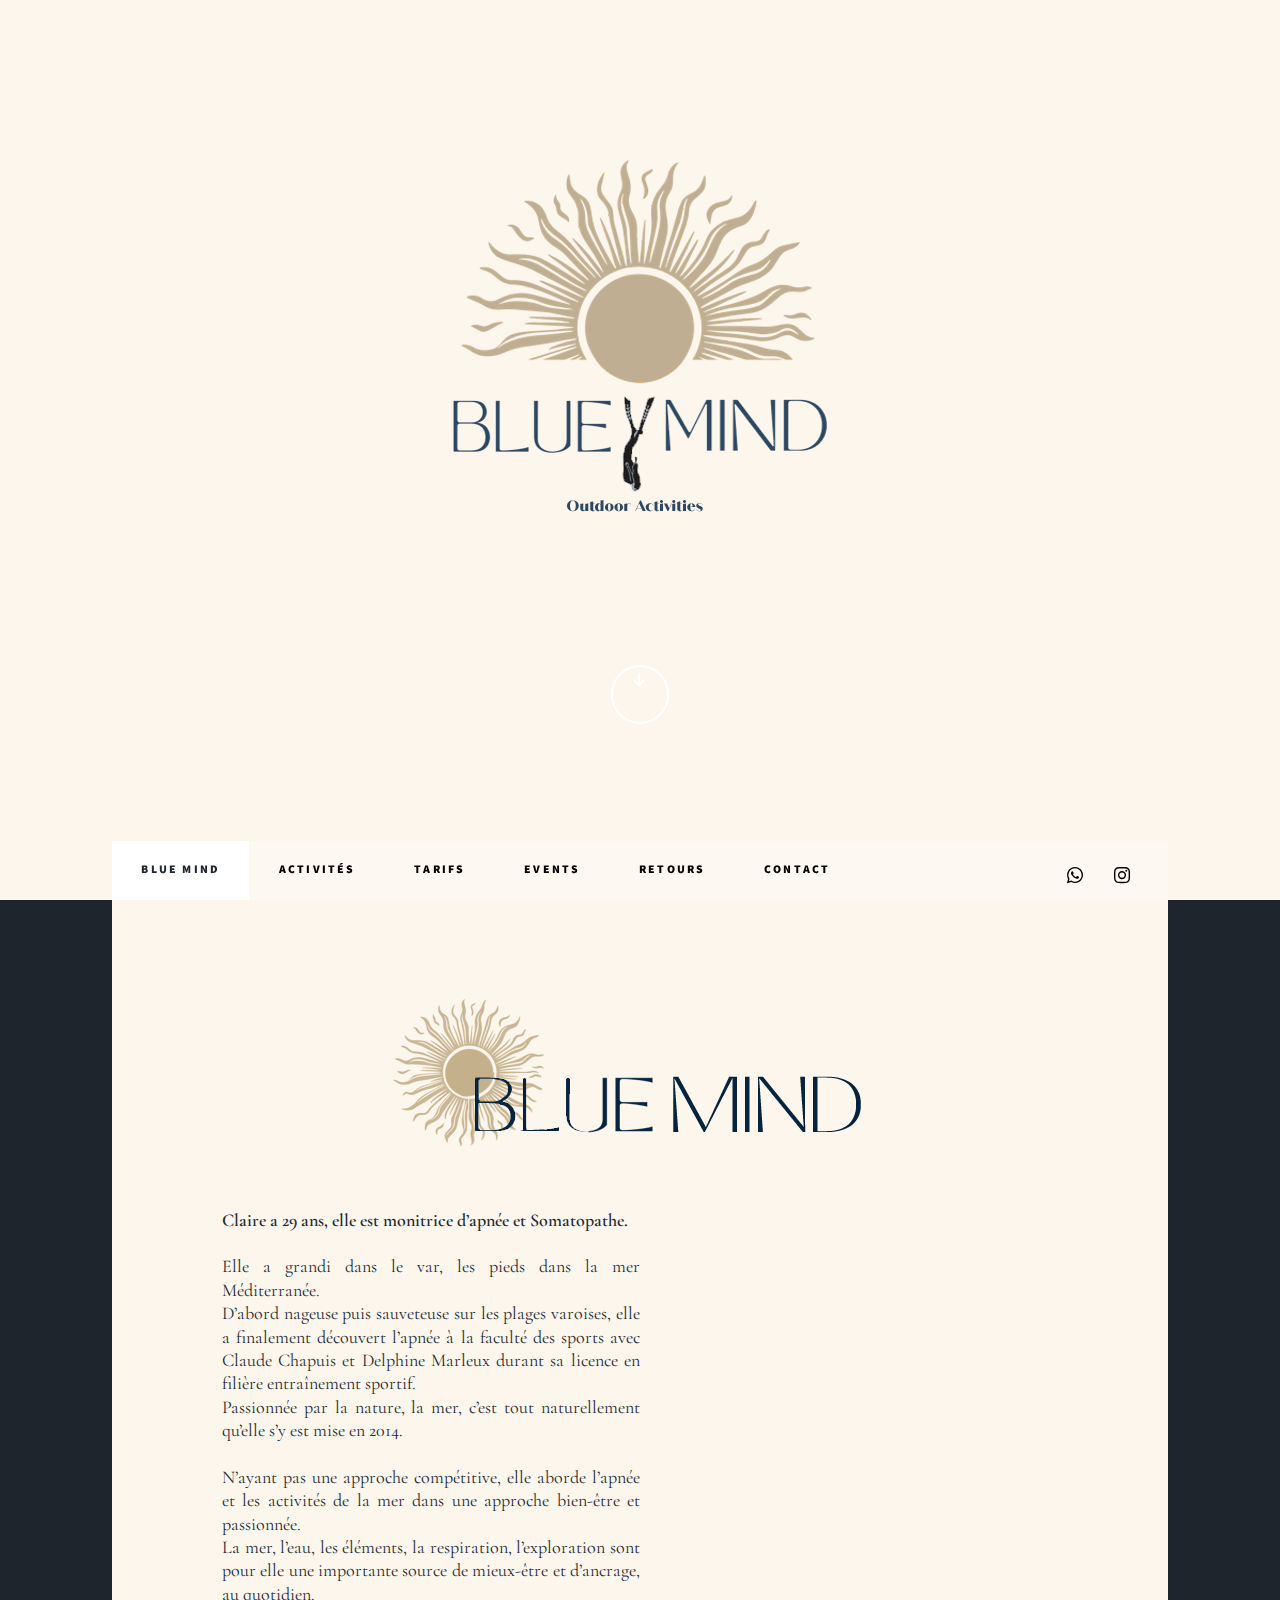
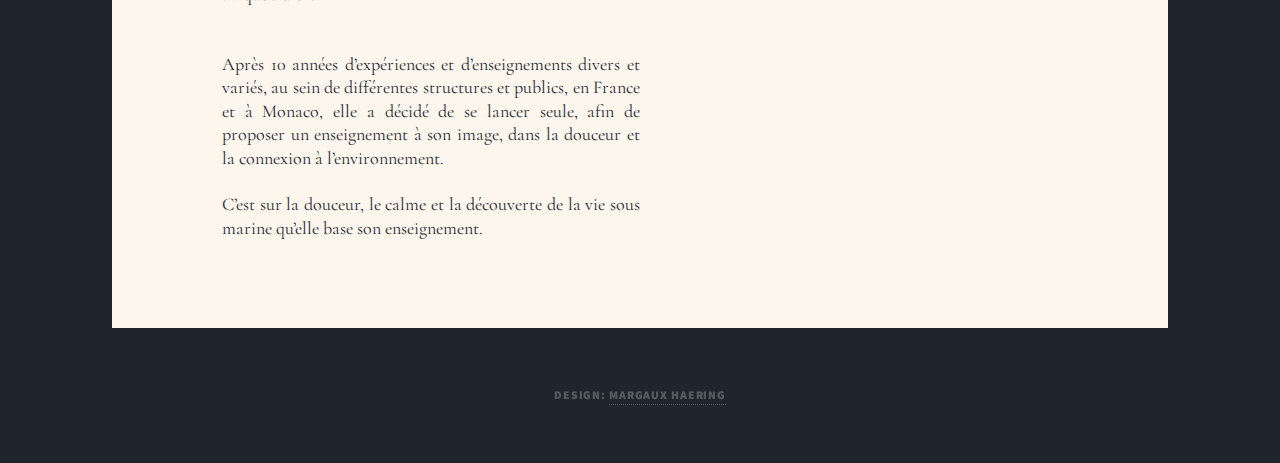
==== commit 9f2445eb: "update style" ====
--- a/bluemind/index.html
+++ b/bluemind/index.html
@@ -20,31 +20,10 @@
 
 				<!-- Intro -->
 					<div id="intro">
-						<div class="row ">
-						<div class="col-7 texti">
-
-		<p style="font-family:'Shadows Into Light', cursive;">Activités aquatiques et bien-être sur la Côte-d'Azur</p>
-
-		<p>Explorez la Mediterrannée autrement <br>avec des expériences conçues pour allier découverte, <br>sérénité et connexion à l'eau...</p>
-</div>						<div class="col-6">
-
+						<img src="images/logotest3.png" alt="Blue Mind Logo" style="max-width: 120%; height: auto;">
+							<a href="#nav" class="button icon solid solo fa-arrow-down scrolly"></a>
 </div></div>
-						<video autoplay muted loop playsinline preload="auto">
-							<source src="images/site.mov" type="video/webm">
-							Your browser does not support the video tag.
-						</video>
-						<img src="images/logotest5.png" alt="Blue Mind Logo" style="max-width: 120%; height: auto;">
-						<div class="row">
-						<div class="col-7 texti">
-
-		<p>Que vous soyez débutant ou initié, <br>chaque activité est adaptée à votre rythme et à vos envies.</p>
-
-		<p style="color:blue;"></p>
-</div>						<div class="col-5">
-
-</div></div>
-						<a href="#nav" class="button icon solid solo fa-arrow-down scrolly"></a>
-					</div>
+
 
 				<!-- Nav -->
 					<nav id="nav">
@@ -102,7 +81,7 @@
 						<img src="images/logo2test2.png" alt="Blue Mind Logo" style="max-width: 100%; height: auto;">
 						<div class='row' style='margin-left:0;'>
 						<div class='col-6-1 col-6-small'>
-						<p><br><br><b>Claire a 29 ans, elle est monitrice d’apnée et Somatopathe. </b><br><br>
+						<p><b>Claire a 29 ans, elle est monitrice d’apnée et Somatopathe. </b><br><br>
 Elle a grandi dans le var, les pieds dans la mer Méditerranée. <br>
 D’abord nageuse puis sauveteuse sur les plages varoises, elle a finalement découvert l’apnée à la faculté des sports avec Claude Chapuis et Delphine Marleux durant sa licence en filière entraînement sportif.<br>
 Passionnée par la nature, la mer, c’est tout naturellement qu’elle s’y est mise en 2014.<br><br>
@@ -175,7 +154,7 @@
         `,        "Tarifs": `
 								<div>
 									<img src="images/tarifs.png" alt="Blue Mind" style="max-width: 100%; height: auto;">
-									<br><br>	Toutes les activités sont proposées avec un départ depuis le bord ou en bateau.<br> Le bateau étant seulement un moyen de transport mit à disposition pour se rendre sur le lieu d’activité et non vendu comme une balade en bateau. <br><br>
+									<p>	Toutes les activités sont proposées avec un départ depuis le bord ou en bateau.<br> Le bateau étant seulement un moyen de transport mit à disposition pour se rendre sur le lieu d’activité et non vendu comme une balade en bateau. <br><br></p>
 
 								</div>
 
--- a/bluemind/assets/css/main.css
+++ b/bluemind/assets/css/main.css
@@ -489,77 +489,6 @@
 			box-sizing: border-box;
 		}
 
-		.row.gtr-uniform > * > :last-child {
-			margin-bottom: 0;
-		}
-
-		.row.aln-left {
-			justify-content: flex-start;
-		}
-
-		.row.aln-center {
-			justify-content: center;
-		}
-
-		.row.aln-right {
-			justify-content: flex-end;
-		}
-
-		.row.aln-top {
-			align-items: flex-start;
-		}
-
-		.row.aln-middle {
-			align-items: center;
-		}
-
-		.row.aln-bottom {
-			align-items: flex-end;
-		}
-
-		.row > .imp {
-			order: -1;
-		}
-
-		.row > .col-1 {
-			width: 8.33333%;
-		}
-
-		.row > .off-1 {
-			margin-left: 8.33333%;
-		}
-
-		.row > .col-2 {
-			width: 16.66667%;
-		}
-
-		.row > .off-2 {
-			margin-left: 16.66667%;
-		}
-
-		.row > .col-3 {
-			width: 25%;
-		}
-
-		.row > .off-3 {
-			margin-left: 25%;
-		}
-
-		.row > .col-4 {
-			width: 33.33333%;
-		}
-
-		.row > .off-4 {
-			margin-left: 33.33333%;
-		}
-
-		.row > .col-5 {
-			width: 41.66667%;
-		}
-
-		.row > .off-5 {
-			margin-left: 41.66667%;
-		}
 
 		.row > .col-6 {
 			width: 50%;
@@ -567,159 +496,39 @@
 			font-size: 18px;
 		}
 
-		.row > .off-6 {
-			margin-left: 50%;
-		}
-
-		.row > .col-7 {
-			width: 58.33333%;
-		}
-
-		.row > .off-7 {
-			margin-left: 58.33333%;
-		}
-
-		.row > .col-8 {
-			width: 66.66667%;
-		}
-
-		.row > .off-8 {
-			margin-left: 66.66667%;
-		}
-
-		.row > .col-9 {
-			width: 75%;
-		}
-
-		.row > .off-9 {
-			margin-left: 75%;
-		}
-
-		.row > .col-10 {
-			width: 83.33333%;
-		}
-
-		.row > .off-10 {
-			margin-left: 83.33333%;
-		}
-
-		.row > .col-11 {
-			width: 91.66667%;
-		}
-
-		.row > .off-11 {
-			margin-left: 91.66667%;
-		}
-
-		.row > .col-12 {
-			width: 100%;
-		}
-
-		.row > .off-12 {
-			margin-left: 100%;
-		}
-
-		.row.gtr-0 {
-			margin-top: 0;
-			margin-left: 0rem;
-		}
-
-			.row.gtr-0 > * {
-				padding: 0 0 0 0rem;
-			}
-
-			.row.gtr-0.gtr-uniform {
-				margin-top: 0rem;
-			}
-
-				.row.gtr-0.gtr-uniform > * {
-					padding-top: 0rem;
-				}
-
-		.row.gtr-25 {
-			margin-top: 0;
-			margin-left: -0.375rem;
-		}
-
-			.row.gtr-25 > * {
-				padding: 0 0 0 0.375rem;
-			}
-
-			.row.gtr-25.gtr-uniform {
-				margin-top: -0.375rem;
-			}
-
-				.row.gtr-25.gtr-uniform > * {
-					padding-top: 0.375rem;
-				}
-
-		.row.gtr-50 {
-			margin-top: 0;
-			margin-left: -0.75rem;
-		}
-
-			.row.gtr-50 > * {
-				padding: 0 0 0 0.75rem;
-			}
-
-			.row.gtr-50.gtr-uniform {
-				margin-top: -0.75rem;
-			}
-
-				.row.gtr-50.gtr-uniform > * {
-					padding-top: 0.75rem;
-				}
+		.row > .col-6-1 {
+			width: 50%;
+			line-height: 1.3;
+			font-size: 18px;
+				flex: 1;
+			}
+
 
 		.row {
-			margin-top: 0;
-			margin-left: -1.5rem;
+			margin-left: -50rem;
 		}
 
 			.row > * {
 				padding: 0 0 0 1.5rem;
 			}
 
-			.row.gtr-uniform {
-				margin-top: -1.5rem;
-			}
-
-				.row.gtr-uniform > * {
-					padding-top: 1.5rem;
-				}
-
-		.row.gtr-150 {
-			margin-top: 0;
-			margin-left: -2.25rem;
-		}
-
-			.row.gtr-150 > * {
-				padding: 0 0 0 2.25rem;
-			}
-
-			.row.gtr-150.gtr-uniform {
-				margin-top: -2.25rem;
-			}
-
-				.row.gtr-150.gtr-uniform > * {
-					padding-top: 2.25rem;
-				}
-
-		.row.gtr-200 {
-			margin-top: 0;
-			margin-left: -3rem;
-		}
-
-			.row.gtr-200 > * {
-				padding: 0 0 0 3rem;
-			}
-
-			.row.gtr-200.gtr-uniform {
-				margin-top: -3rem;
-			}
-
-				.row.gtr-200.gtr-uniform > * {
-					padding-top: 3rem;
-				}
+			.row > .col-7-1 {
+		width: 58.33333%;
+		flex: 1;
+	}
+
+
+	.row > .col-5-1 {
+			width: 41.66667%;
+			flex: 1;
+		}
+
+		.row > .col-6-small {
+			width: 100%;
+		}
+
+
+
 
 		@media screen and (max-width: 1680px) {
 
@@ -734,235 +543,21 @@
 					box-sizing: border-box;
 				}
 
-				.row.gtr-uniform > * > :last-child {
-					margin-bottom: 0;
-				}
-
-				.row.aln-left {
-					justify-content: flex-start;
-				}
-
-				.row.aln-center {
-					justify-content: center;
-				}
-
-				.row.aln-right {
-					justify-content: flex-end;
-				}
-
-				.row.aln-top {
-					align-items: flex-start;
-				}
-
-				.row.aln-middle {
-					align-items: center;
-				}
-
-				.row.aln-bottom {
-					align-items: flex-end;
-				}
-
-				.row > .imp-xlarge {
-					order: -1;
-				}
-
-				.row > .col-1-xlarge {
-					width: 8.33333%;
-				}
-
-				.row > .off-1-xlarge {
-					margin-left: 8.33333%;
-				}
-
-				.row > .col-2-xlarge {
-					width: 16.66667%;
-				}
-
-				.row > .off-2-xlarge {
-					margin-left: 16.66667%;
-				}
-
-				.row > .col-3-xlarge {
-					width: 25%;
-				}
-
-				.row > .off-3-xlarge {
-					margin-left: 25%;
-				}
-
-				.row > .col-4-xlarge {
-					width: 33.33333%;
-				}
-
-				.row > .off-4-xlarge {
-					margin-left: 33.33333%;
-				}
-
-				.row > .col-5-xlarge {
-					width: 41.66667%;
-				}
-
-				.row > .off-5-xlarge {
-					margin-left: 41.66667%;
-				}
 
 				.row > .col-6-xlarge {
 					width: 50%;
 				}
 
-				.row > .off-6-xlarge {
-					margin-left: 50%;
-				}
-
-				.row > .col-7-xlarge {
-					width: 58.33333%;
-				}
-
-				.row > .off-7-xlarge {
-					margin-left: 58.33333%;
-				}
-
-				.row > .col-8-xlarge {
-					width: 66.66667%;
-				}
-
-				.row > .off-8-xlarge {
-					margin-left: 66.66667%;
-				}
-
-				.row > .col-9-xlarge {
-					width: 75%;
-				}
-
-				.row > .off-9-xlarge {
-					margin-left: 75%;
-				}
-
-				.row > .col-10-xlarge {
-					width: 83.33333%;
-				}
-
-				.row > .off-10-xlarge {
-					margin-left: 83.33333%;
-				}
-
-				.row > .col-11-xlarge {
-					width: 91.66667%;
-				}
-
-				.row > .off-11-xlarge {
-					margin-left: 91.66667%;
-				}
-
-				.row > .col-12-xlarge {
-					width: 100%;
-				}
-
-				.row > .off-12-xlarge {
-					margin-left: 100%;
-				}
-
-				.row.gtr-0 {
-					margin-top: 0;
-					margin-left: 0rem;
-				}
-
-					.row.gtr-0 > * {
+
+				.row {
+					margin-left: -50rem;
+				}
+
+					.row > * {
 						padding: 0 0 0 0rem;
 					}
 
-					.row.gtr-0.gtr-uniform {
-						margin-top: 0rem;
-					}
-
-						.row.gtr-0.gtr-uniform > * {
-							padding-top: 0rem;
-						}
-
-				.row.gtr-25 {
-					margin-top: 0;
-					margin-left: -0.375rem;
-				}
-
-					.row.gtr-25 > * {
-						padding: 0 0 0 0.375rem;
-					}
-
-					.row.gtr-25.gtr-uniform {
-						margin-top: -0.375rem;
-					}
-
-						.row.gtr-25.gtr-uniform > * {
-							padding-top: 0.375rem;
-						}
-
-				.row.gtr-50 {
-					margin-top: 0;
-					margin-left: -0.75rem;
-				}
-
-					.row.gtr-50 > * {
-						padding: 0 0 0 0.75rem;
-					}
-
-					.row.gtr-50.gtr-uniform {
-						margin-top: -0.75rem;
-					}
-
-						.row.gtr-50.gtr-uniform > * {
-							padding-top: 0.75rem;
-						}
-
-				.row {
-					margin-top: 0;
-					margin-left: -1.5rem;
-				}
-
-					.row > * {
-						padding: 0 0 0 1.5rem;
-					}
-
-					.row.gtr-uniform {
-						margin-top: -1.5rem;
-					}
-
-						.row.gtr-uniform > * {
-							padding-top: 1.5rem;
-						}
-
-				.row.gtr-150 {
-					margin-top: 0;
-					margin-left: -2.25rem;
-				}
-
-					.row.gtr-150 > * {
-						padding: 0 0 0 2.25rem;
-					}
-
-					.row.gtr-150.gtr-uniform {
-						margin-top: -2.25rem;
-					}
-
-						.row.gtr-150.gtr-uniform > * {
-							padding-top: 2.25rem;
-						}
-
-				.row.gtr-200 {
-					margin-top: 0;
-					margin-left: -3rem;
-				}
-
-					.row.gtr-200 > * {
-						padding: 0 0 0 3rem;
-					}
-
-					.row.gtr-200.gtr-uniform {
-						margin-top: -3rem;
-					}
-
-						.row.gtr-200.gtr-uniform > * {
-							padding-top: 3rem;
-						}
+
 
 		}
 
@@ -979,240 +574,24 @@
 					box-sizing: border-box;
 				}
 
-				.row.gtr-uniform > * > :last-child {
-					margin-bottom: 0;
-				}
-
-				.row.aln-left {
-					justify-content: flex-start;
-				}
-
-				.row.aln-center {
-					justify-content: center;
-				}
-
-				.row.aln-right {
-					justify-content: flex-end;
-				}
-
-				.row.aln-top {
-					align-items: flex-start;
-				}
-
-				.row.aln-middle {
-					align-items: center;
-				}
-
-				.row.aln-bottom {
-					align-items: flex-end;
-				}
-
-				.row > .imp-large {
-					order: -1;
-				}
-
-				.row > .col-1-large {
-					width: 8.33333%;
-				}
-
-				.row > .off-1-large {
-					margin-left: 8.33333%;
-				}
-
-				.row > .col-2-large {
-					width: 16.66667%;
-				}
-
-				.row > .off-2-large {
-					margin-left: 16.66667%;
-				}
-
-				.row > .col-3-large {
-					width: 25%;
-				}
-
-				.row > .off-3-large {
-					margin-left: 25%;
-				}
-
-				.row > .col-4-large {
-					width: 33.33333%;
-				}
-
-				.row > .off-4-large {
-					margin-left: 33.33333%;
-				}
-
-				.row > .col-5-large {
-					width: 41.66667%;
-				}
-
-				.row > .off-5-large {
-					margin-left: 41.66667%;
-				}
-
-				.row > .col-6-large {
-					width: 50%;
-				}
-
-				.row > .off-6-large {
-					margin-left: 50%;
-				}
-
-				.row > .col-7-large {
-					width: 58.33333%;
-				}
-
-				.row > .off-7-large {
-					margin-left: 58.33333%;
-				}
-
-				.row > .col-8-large {
-					width: 66.66667%;
-				}
-
-				.row > .off-8-large {
-					margin-left: 66.66667%;
-				}
-
-				.row > .col-9-large {
-					width: 75%;
-				}
-
-				.row > .off-9-large {
-					margin-left: 75%;
-				}
-
-				.row > .col-10-large {
-					width: 83.33333%;
-				}
-
-				.row > .off-10-large {
-					margin-left: 83.33333%;
-				}
-
-				.row > .col-11-large {
-					width: 91.66667%;
-				}
-
-				.row > .off-11-large {
-					margin-left: 91.66667%;
-				}
-
-				.row > .col-12-large {
-					width: 100%;
-				}
-
-				.row > .off-12-large {
-					margin-left: 100%;
-				}
-
-				.row.gtr-0 {
-					margin-top: 0;
-					margin-left: 0rem;
-				}
-
-					.row.gtr-0 > * {
-						padding: 0 0 0 0rem;
-					}
-
-					.row.gtr-0.gtr-uniform {
-						margin-top: 0rem;
-					}
-
-						.row.gtr-0.gtr-uniform > * {
-							padding-top: 0rem;
-						}
-
-				.row.gtr-25 {
-					margin-top: 0;
-					margin-left: -0.375rem;
-				}
-
-					.row.gtr-25 > * {
-						padding: 0 0 0 0.375rem;
-					}
-
-					.row.gtr-25.gtr-uniform {
-						margin-top: -0.375rem;
-					}
-
-						.row.gtr-25.gtr-uniform > * {
-							padding-top: 0.375rem;
-						}
-
-				.row.gtr-50 {
-					margin-top: 0;
-					margin-left: -0.75rem;
-				}
-
-					.row.gtr-50 > * {
-						padding: 0 0 0 0.75rem;
-					}
-
-					.row.gtr-50.gtr-uniform {
-						margin-top: -0.75rem;
-					}
-
-						.row.gtr-50.gtr-uniform > * {
-							padding-top: 0.75rem;
-						}
 
 				.row {
-					margin-top: 0;
-					margin-left: -1.5rem;
+					margin-left: -50rem;
 				}
 
 					.row > * {
 						padding: 0 0 0 1.5rem;
 					}
 
-					.row.gtr-uniform {
-						margin-top: -1.5rem;
-					}
-
-						.row.gtr-uniform > * {
-							padding-top: 1.5rem;
-						}
-
-				.row.gtr-150 {
-					margin-top: 0;
-					margin-left: -2.25rem;
-				}
-
-					.row.gtr-150 > * {
-						padding: 0 0 0 2.25rem;
-					}
-
-					.row.gtr-150.gtr-uniform {
-						margin-top: -2.25rem;
-					}
-
-						.row.gtr-150.gtr-uniform > * {
-							padding-top: 2.25rem;
-						}
-
-				.row.gtr-200 {
-					margin-top: 0;
-					margin-left: -3rem;
-				}
-
-					.row.gtr-200 > * {
-						padding: 0 0 0 3rem;
-					}
-
-					.row.gtr-200.gtr-uniform {
-						margin-top: -3rem;
-					}
-
-						.row.gtr-200.gtr-uniform > * {
-							padding-top: 3rem;
-						}
-
-		}
-
-		@media screen and (max-width: 980px) {
-
+
+		}
+
+		@media screen and (max-width: 1000px) {
+
+
+			.texti{
+				display: none;
+			}
 			.row {
 				display: flex;
 				flex-wrap: wrap;
@@ -1224,239 +603,24 @@
 					box-sizing: border-box;
 				}
 
-				.row.gtr-uniform > * > :last-child {
-					margin-bottom: 0;
-				}
-
-				.row.aln-left {
-					justify-content: flex-start;
-				}
-
-				.row.aln-center {
-					justify-content: center;
-				}
-
-				.row.aln-right {
-					justify-content: flex-end;
-				}
-
-				.row.aln-top {
-					align-items: flex-start;
-				}
-
-				.row.aln-middle {
-					align-items: center;
-				}
-
-				.row.aln-bottom {
-					align-items: flex-end;
-				}
-
-				.row > .imp-medium {
-					order: -1;
-				}
-
-				.row > .col-1-medium {
-					width: 8.33333%;
-				}
-
-				.row > .off-1-medium {
-					margin-left: 8.33333%;
-				}
-
-				.row > .col-2-medium {
-					width: 16.66667%;
-				}
-
-				.row > .off-2-medium {
-					margin-left: 16.66667%;
-				}
-
-				.row > .col-3-medium {
-					width: 25%;
-				}
-
-				.row > .off-3-medium {
-					margin-left: 25%;
-				}
-
-				.row > .col-4-medium {
-					width: 33.33333%;
-				}
-
-				.row > .off-4-medium {
-					margin-left: 33.33333%;
-				}
-
-				.row > .col-5-medium {
-					width: 41.66667%;
-				}
-
-				.row > .off-5-medium {
-					margin-left: 41.66667%;
-				}
-
-				.row > .col-6-medium {
-					width: 50%;
-				}
-
-				.row > .off-6-medium {
-					margin-left: 50%;
-				}
-
-				.row > .col-7-medium {
-					width: 58.33333%;
-				}
-
-				.row > .off-7-medium {
-					margin-left: 58.33333%;
-				}
-
-				.row > .col-8-medium {
-					width: 66.66667%;
-				}
-
-				.row > .off-8-medium {
-					margin-left: 66.66667%;
-				}
-
-				.row > .col-9-medium {
-					width: 75%;
-				}
-
-				.row > .off-9-medium {
-					margin-left: 75%;
-				}
-
-				.row > .col-10-medium {
-					width: 83.33333%;
-				}
-
-				.row > .off-10-medium {
-					margin-left: 83.33333%;
-				}
-
-				.row > .col-11-medium {
-					width: 91.66667%;
-				}
-
-				.row > .off-11-medium {
-					margin-left: 91.66667%;
-				}
-
-				.row > .col-12-medium {
-					width: 100%;
-				}
-
-				.row > .off-12-medium {
-					margin-left: 100%;
-				}
-
-				.row.gtr-0 {
-					margin-top: 0;
-					margin-left: 0rem;
-				}
-
-					.row.gtr-0 > * {
-						padding: 0 0 0 0rem;
-					}
-
-					.row.gtr-0.gtr-uniform {
-						margin-top: 0rem;
-					}
-
-						.row.gtr-0.gtr-uniform > * {
-							padding-top: 0rem;
-						}
-
-				.row.gtr-25 {
-					margin-top: 0;
-					margin-left: -0.375rem;
-				}
-
-					.row.gtr-25 > * {
-						padding: 0 0 0 0.375rem;
-					}
-
-					.row.gtr-25.gtr-uniform {
-						margin-top: -0.375rem;
-					}
-
-						.row.gtr-25.gtr-uniform > * {
-							padding-top: 0.375rem;
-						}
-
-				.row.gtr-50 {
-					margin-top: 0;
-					margin-left: -0.75rem;
-				}
-
-					.row.gtr-50 > * {
-						padding: 0 0 0 0.75rem;
-					}
-
-					.row.gtr-50.gtr-uniform {
-						margin-top: -0.75rem;
-					}
-
-						.row.gtr-50.gtr-uniform > * {
-							padding-top: 0.75rem;
-						}
 
 				.row {
-					margin-top: 0;
-					margin-left: -1.5rem;
+					margin-left: -50rem;
 				}
 
 					.row > * {
 						padding: 0 0 0 1.5rem;
 					}
 
-					.row.gtr-uniform {
-						margin-top: -1.5rem;
-					}
-
-						.row.gtr-uniform > * {
-							padding-top: 1.5rem;
-						}
-
-				.row.gtr-150 {
-					margin-top: 0;
-					margin-left: -2.25rem;
-				}
-
-					.row.gtr-150 > * {
-						padding: 0 0 0 2.25rem;
-					}
-
-					.row.gtr-150.gtr-uniform {
-						margin-top: -2.25rem;
-					}
-
-						.row.gtr-150.gtr-uniform > * {
-							padding-top: 2.25rem;
-						}
-
-				.row.gtr-200 {
-					margin-top: 0;
-					margin-left: -3rem;
-				}
-
-					.row.gtr-200 > * {
-						padding: 0 0 0 3rem;
-					}
-
-					.row.gtr-200.gtr-uniform {
-						margin-top: -3rem;
-					}
-
-						.row.gtr-200.gtr-uniform > * {
-							padding-top: 3rem;
-						}
 
 		}
 
 		@media screen and (max-width: 736px) {
+
+
+			.texti{
+				display: none;
+			}
 
 			.row {
 				display: flex;
@@ -1469,185 +633,6 @@
 					box-sizing: border-box;
 				}
 
-				.row.gtr-uniform > * > :last-child {
-					margin-bottom: 0;
-				}
-
-				.row.aln-left {
-					justify-content: flex-start;
-				}
-
-				.row.aln-center {
-					justify-content: center;
-				}
-
-				.row.aln-right {
-					justify-content: flex-end;
-				}
-
-				.row.aln-top {
-					align-items: flex-start;
-				}
-
-				.row.aln-middle {
-					align-items: center;
-				}
-
-				.row.aln-bottom {
-					align-items: flex-end;
-				}
-
-				.row > .imp-small {
-					order: -1;
-				}
-
-				.row > .col-1-small {
-					width: 8.33333%;
-				}
-
-				.row > .off-1-small {
-					margin-left: 8.33333%;
-				}
-
-				.row > .col-2-small {
-					width: 16.66667%;
-				}
-
-				.row > .off-2-small {
-					margin-left: 16.66667%;
-				}
-
-				.row > .col-3-small {
-					width: 25%;
-				}
-
-				.row > .off-3-small {
-					margin-left: 25%;
-				}
-
-				.row > .col-4-small {
-					width: 33.33333%;
-				}
-
-				.row > .off-4-small {
-					margin-left: 33.33333%;
-				}
-
-				.row > .col-5-small {
-					width: 41.66667%;
-				}
-
-				.row > .off-5-small {
-					margin-left: 41.66667%;
-				}
-
-				.row > .col-6-small {
-					width: 100%;
-				}
-
-
-				.row > .off-6-small {
-					margin-left: 50%;
-				}
-
-				.row > .col-7-small {
-					width: 58.33333%;
-				}
-
-				.row > .off-7-small {
-					margin-left: 58.33333%;
-				}
-
-				.row > .col-8-small {
-					width: 66.66667%;
-				}
-
-				.row > .off-8-small {
-					margin-left: 66.66667%;
-				}
-
-				.row > .col-9-small {
-					width: 75%;
-				}
-
-				.row > .off-9-small {
-					margin-left: 75%;
-				}
-
-				.row > .col-10-small {
-					width: 83.33333%;
-				}
-
-				.row > .off-10-small {
-					margin-left: 83.33333%;
-				}
-
-				.row > .col-11-small {
-					width: 91.66667%;
-				}
-
-				.row > .off-11-small {
-					margin-left: 91.66667%;
-				}
-
-				.row > .col-12-small {
-					width: 100%;
-				}
-
-				.row > .off-12-small {
-					margin-left: 100%;
-				}
-
-				.row.gtr-0 {
-					margin-top: 0;
-					margin-left: 0rem;
-				}
-
-					.row.gtr-0 > * {
-						padding: 0 0 0 0rem;
-					}
-
-					.row.gtr-0.gtr-uniform {
-						margin-top: 0rem;
-					}
-
-						.row.gtr-0.gtr-uniform > * {
-							padding-top: 0rem;
-						}
-
-				.row.gtr-25 {
-					margin-top: 0;
-					margin-left: -0.375rem;
-				}
-
-					.row.gtr-25 > * {
-						padding: 0 0 0 0.375rem;
-					}
-
-					.row.gtr-25.gtr-uniform {
-						margin-top: -0.375rem;
-					}
-
-						.row.gtr-25.gtr-uniform > * {
-							padding-top: 0.375rem;
-						}
-
-				.row.gtr-50 {
-					margin-top: 0;
-					margin-left: -0.75rem;
-				}
-
-					.row.gtr-50 > * {
-						padding: 0 0 0 0.75rem;
-					}
-
-					.row.gtr-50.gtr-uniform {
-						margin-top: -0.75rem;
-					}
-
-						.row.gtr-50.gtr-uniform > * {
-							padding-top: 0.75rem;
-						}
 
 				.row {
 					margin-top: 0;
@@ -1658,51 +643,15 @@
 						padding: 0 0 0 1.5rem;
 					}
 
-					.row.gtr-uniform {
-						margin-top: -1.5rem;
-					}
-
-						.row.gtr-uniform > * {
-							padding-top: 1.5rem;
-						}
-
-				.row.gtr-150 {
-					margin-top: 0;
-					margin-left: -2.25rem;
-				}
-
-					.row.gtr-150 > * {
-						padding: 0 0 0 2.25rem;
-					}
-
-					.row.gtr-150.gtr-uniform {
-						margin-top: -2.25rem;
-					}
-
-						.row.gtr-150.gtr-uniform > * {
-							padding-top: 2.25rem;
-						}
-
-				.row.gtr-200 {
-					margin-top: 0;
-					margin-left: -3rem;
-				}
-
-					.row.gtr-200 > * {
-						padding: 0 0 0 3rem;
-					}
-
-					.row.gtr-200.gtr-uniform {
-						margin-top: -3rem;
-					}
-
-						.row.gtr-200.gtr-uniform > * {
-							padding-top: 3rem;
-						}
+
 
 		}
 
 		@media screen and (max-width: 480px) {
+
+			.texti{
+				display: none;
+			}
 
 			.row {
 				display: flex;
@@ -1715,184 +664,7 @@
 					box-sizing: border-box;
 				}
 
-				.row.gtr-uniform > * > :last-child {
-					margin-bottom: 0;
-				}
-
-				.row.aln-left {
-					justify-content: flex-start;
-				}
-
-				.row.aln-center {
-					justify-content: center;
-				}
-
-				.row.aln-right {
-					justify-content: flex-end;
-				}
-
-				.row.aln-top {
-					align-items: flex-start;
-				}
-
-				.row.aln-middle {
-					align-items: center;
-				}
-
-				.row.aln-bottom {
-					align-items: flex-end;
-				}
-
-				.row > .imp-xsmall {
-					order: -1;
-				}
-
-				.row > .col-1-xsmall {
-					width: 8.33333%;
-				}
-
-				.row > .off-1-xsmall {
-					margin-left: 8.33333%;
-				}
-
-				.row > .col-2-xsmall {
-					width: 16.66667%;
-				}
-
-				.row > .off-2-xsmall {
-					margin-left: 16.66667%;
-				}
-
-				.row > .col-3-xsmall {
-					width: 25%;
-				}
-
-				.row > .off-3-xsmall {
-					margin-left: 25%;
-				}
-
-				.row > .col-4-xsmall {
-					width: 33.33333%;
-				}
-
-				.row > .off-4-xsmall {
-					margin-left: 33.33333%;
-				}
-
-				.row > .col-5-xsmall {
-					width: 41.66667%;
-				}
-
-				.row > .off-5-xsmall {
-					margin-left: 41.66667%;
-				}
-
-				.row > .col-6-xsmall {
-					width: 50%;
-				}
-
-				.row > .off-6-xsmall {
-					margin-left: 50%;
-				}
-
-				.row > .col-7-xsmall {
-					width: 58.33333%;
-				}
-
-				.row > .off-7-xsmall {
-					margin-left: 58.33333%;
-				}
-
-				.row > .col-8-xsmall {
-					width: 66.66667%;
-				}
-
-				.row > .off-8-xsmall {
-					margin-left: 66.66667%;
-				}
-
-				.row > .col-9-xsmall {
-					width: 75%;
-				}
-
-				.row > .off-9-xsmall {
-					margin-left: 75%;
-				}
-
-				.row > .col-10-xsmall {
-					width: 83.33333%;
-				}
-
-				.row > .off-10-xsmall {
-					margin-left: 83.33333%;
-				}
-
-				.row > .col-11-xsmall {
-					width: 91.66667%;
-				}
-
-				.row > .off-11-xsmall {
-					margin-left: 91.66667%;
-				}
-
-				.row > .col-12-xsmall {
-					width: 100%;
-				}
-
-				.row > .off-12-xsmall {
-					margin-left: 100%;
-				}
-
-				.row.gtr-0 {
-					margin-top: 0;
-					margin-left: 0rem;
-				}
-
-					.row.gtr-0 > * {
-						padding: 0 0 0 0rem;
-					}
-
-					.row.gtr-0.gtr-uniform {
-						margin-top: 0rem;
-					}
-
-						.row.gtr-0.gtr-uniform > * {
-							padding-top: 0rem;
-						}
-
-				.row.gtr-25 {
-					margin-top: 0;
-					margin-left: -0.375rem;
-				}
-
-					.row.gtr-25 > * {
-						padding: 0 0 0 0.375rem;
-					}
-
-					.row.gtr-25.gtr-uniform {
-						margin-top: -0.375rem;
-					}
-
-						.row.gtr-25.gtr-uniform > * {
-							padding-top: 0.375rem;
-						}
-
-				.row.gtr-50 {
-					margin-top: 0;
-					margin-left: -0.75rem;
-				}
-
-					.row.gtr-50 > * {
-						padding: 0 0 0 0.75rem;
-					}
-
-					.row.gtr-50.gtr-uniform {
-						margin-top: -0.75rem;
-					}
-
-						.row.gtr-50.gtr-uniform > * {
-							padding-top: 0.75rem;
-						}
+
 
 				.row {
 					margin-top: 0;
@@ -1903,51 +675,14 @@
 						padding: 0 0 0 1.5rem;
 					}
 
-					.row.gtr-uniform {
-						margin-top: -1.5rem;
-					}
-
-						.row.gtr-uniform > * {
-							padding-top: 1.5rem;
-						}
-
-				.row.gtr-150 {
-					margin-top: 0;
-					margin-left: -2.25rem;
-				}
-
-					.row.gtr-150 > * {
-						padding: 0 0 0 2.25rem;
-					}
-
-					.row.gtr-150.gtr-uniform {
-						margin-top: -2.25rem;
-					}
-
-						.row.gtr-150.gtr-uniform > * {
-							padding-top: 2.25rem;
-						}
-
-				.row.gtr-200 {
-					margin-top: 0;
-					margin-left: -3rem;
-				}
-
-					.row.gtr-200 > * {
-						padding: 0 0 0 3rem;
-					}
-
-					.row.gtr-200.gtr-uniform {
-						margin-top: -3rem;
-					}
-
-						.row.gtr-200.gtr-uniform > * {
-							padding-top: 3rem;
-						}
 
 		}
 
 		@media screen and (max-width: 360px) {
+
+			.texti{
+				display: none;
+			}
 
 			.row {
 				display: flex;
@@ -1960,185 +695,6 @@
 					box-sizing: border-box;
 				}
 
-				.row.gtr-uniform > * > :last-child {
-					margin-bottom: 0;
-				}
-
-				.row.aln-left {
-					justify-content: flex-start;
-				}
-
-				.row.aln-center {
-					justify-content: center;
-				}
-
-				.row.aln-right {
-					justify-content: flex-end;
-				}
-
-				.row.aln-top {
-					align-items: flex-start;
-				}
-
-				.row.aln-middle {
-					align-items: center;
-				}
-
-				.row.aln-bottom {
-					align-items: flex-end;
-				}
-
-				.row > .imp-xxsmall {
-					order: -1;
-				}
-
-				.row > .col-1-xxsmall {
-					width: 8.33333%;
-				}
-
-				.row > .off-1-xxsmall {
-					margin-left: 8.33333%;
-				}
-
-				.row > .col-2-xxsmall {
-					width: 16.66667%;
-				}
-
-				.row > .off-2-xxsmall {
-					margin-left: 16.66667%;
-				}
-
-				.row > .col-3-xxsmall {
-					width: 25%;
-				}
-
-				.row > .off-3-xxsmall {
-					margin-left: 25%;
-				}
-
-				.row > .col-4-xxsmall {
-					width: 33.33333%;
-				}
-
-				.row > .off-4-xxsmall {
-					margin-left: 33.33333%;
-				}
-
-				.row > .col-5-xxsmall {
-					width: 41.66667%;
-				}
-
-				.row > .off-5-xxsmall {
-					margin-left: 41.66667%;
-				}
-
-				.row > .col-6-xxsmall {
-					width: 50%;
-				}
-
-				.row > .off-6-xxsmall {
-					margin-left: 50%;
-				}
-
-				.row > .col-7-xxsmall {
-					width: 58.33333%;
-				}
-
-				.row > .off-7-xxsmall {
-					margin-left: 58.33333%;
-				}
-
-				.row > .col-8-xxsmall {
-					width: 66.66667%;
-				}
-
-				.row > .off-8-xxsmall {
-					margin-left: 66.66667%;
-				}
-
-				.row > .col-9-xxsmall {
-					width: 75%;
-				}
-
-				.row > .off-9-xxsmall {
-					margin-left: 75%;
-				}
-
-				.row > .col-10-xxsmall {
-					width: 83.33333%;
-				}
-
-				.row > .off-10-xxsmall {
-					margin-left: 83.33333%;
-				}
-
-				.row > .col-11-xxsmall {
-					width: 91.66667%;
-				}
-
-				.row > .off-11-xxsmall {
-					margin-left: 91.66667%;
-				}
-
-				.row > .col-12-xxsmall {
-					width: 100%;
-				}
-
-				.row > .off-12-xxsmall {
-					margin-left: 100%;
-				}
-
-				.row.gtr-0 {
-					margin-top: 0;
-					margin-left: 0rem;
-				}
-
-					.row.gtr-0 > * {
-						padding: 0 0 0 0rem;
-					}
-
-					.row.gtr-0.gtr-uniform {
-						margin-top: 0rem;
-					}
-
-						.row.gtr-0.gtr-uniform > * {
-							padding-top: 0rem;
-						}
-
-				.row.gtr-25 {
-					margin-top: 0;
-					margin-left: -0.375rem;
-				}
-
-					.row.gtr-25 > * {
-						padding: 0 0 0 0.375rem;
-					}
-
-					.row.gtr-25.gtr-uniform {
-						margin-top: -0.375rem;
-					}
-
-						.row.gtr-25.gtr-uniform > * {
-							padding-top: 0.375rem;
-						}
-
-				.row.gtr-50 {
-					margin-top: 0;
-					margin-left: -0.75rem;
-				}
-
-					.row.gtr-50 > * {
-						padding: 0 0 0 0.75rem;
-					}
-
-					.row.gtr-50.gtr-uniform {
-						margin-top: -0.75rem;
-					}
-
-						.row.gtr-50.gtr-uniform > * {
-							padding-top: 0.75rem;
-						}
-
 				.row {
 					margin-top: 0;
 					margin-left: -1.5rem;
@@ -2148,49 +704,83 @@
 						padding: 0 0 0 1.5rem;
 					}
 
-					.row.gtr-uniform {
-						margin-top: -1.5rem;
-					}
-
-						.row.gtr-uniform > * {
-							padding-top: 1.5rem;
+
+
+		}
+
+
+/* Table respo */
+.table-responsive {
+  border-radius: 20px;
+}
+
+.table-responsive tbody,
+.table-responsive td,
+.table-responsive tfoot,
+.table-responsive th,
+.table-responsive thead,
+.table-responsive tr {
+  border: 0;
+	font-family:'Cormorant Garamond', serif;
+}
+
+.table-responsive thead tr {
+  background-color: #ffffff;
+  color:  #ffffff;;
+}
+
+.table-responsive th {
+  text-transform: none !important;
+	font-weight: lighter;
+
+}
+
+.table-responsive thead th {
+  padding: 22px 16px !important;
+}
+
+.table-responsive tbody tr:nth-child(even) {
+  background-color:  #ffffff;;
+}
+
+.table>:not(caption)>*>* {
+  padding: 18px 16px;
+}
+
+.table-responsive .bi-check-circle-fill {
+  color: #fcf6ed;
+}
+
+.table-responsive .bi-x-circle-fill {
+  color: #fcf6ed;
+}
+
+.table-responsive{overflow-x:auto;-webkit-overflow-scrolling:touch}
+
+@media (max-width:575.98px){
+	.table-responsive-sm{overflow-x:auto;-webkit-overflow-scrolling:touch
+		}
+		}
+
+		@media (max-width:767.98px)
+		{.table-responsive-md{overflow-x:auto;-webkit-overflow-scrolling:touch}
+		}
+
+		@media (max-width:991.98px){
+			.table-responsive-lg{overflow-x:auto;-webkit-overflow-scrolling:touch
+				}
+				}
+
+				@media (max-width:1199.98px){
+					.table-responsive-xl{overflow-x:auto;-webkit-overflow-scrolling:touch
 						}
-
-				.row.gtr-150 {
-					margin-top: 0;
-					margin-left: -2.25rem;
-				}
-
-					.row.gtr-150 > * {
-						padding: 0 0 0 2.25rem;
-					}
-
-					.row.gtr-150.gtr-uniform {
-						margin-top: -2.25rem;
-					}
-
-						.row.gtr-150.gtr-uniform > * {
-							padding-top: 2.25rem;
 						}
-
-				.row.gtr-200 {
-					margin-top: 0;
-					margin-left: -3rem;
-				}
-
-					.row.gtr-200 > * {
-						padding: 0 0 0 3rem;
-					}
-
-					.row.gtr-200.gtr-uniform {
-						margin-top: -3rem;
-					}
-
-						.row.gtr-200.gtr-uniform > * {
-							padding-top: 3rem;
-						}
-
-		}
+						@media (max-width:1399.98px){
+							.table-responsive-xxl{overflow-x:auto;-webkit-overflow-scrolling:touch
+								}
+							}
+
+
 
 /* Box */
 
@@ -3884,7 +2474,7 @@
 			-webkit-transition-delay: 0.75s;
 			-ms-transition-delay: 0.75s;
 			transition-delay: 0.75s;
-			background: #1e252d;
+			background: #ffffff;
 			content: '';
 			display: block;
 			height: 100%;
@@ -3938,18 +2528,47 @@
 		height: 100vh;
 
 	}
+
+	#intro .content2 {
+	  width: 100%;
+		height: 50%;
+
+	}
+
 	#intro video {
-  position: absolute;
-  top: 60%;
-  left: 50%;
-  transform: translate(-50%, -50%);
-  min-width: 100%;
-  min-height: 50%;
-  width: auto;
-  height: auto;
-  z-index: -1;
-  object-fit: cover;
+	  position: absolute;
+	  top: 40%;
+	  left: 75.3%;
+	  transform: translate(-50%, -50%);
+	  width: 51%;
+	  height: 93vh;
+	  object-fit: cover;
+	  z-index: -1;
+	}
+
+/*	#intro video {
+position: absolute;
+top: 60%;
+left: 50%;
+transform: translate(-50%, -50%);
+min-width: 100%;
+min-height: 50%;
+width: auto;
+height: auto;
+z-index: -1;
+object-fit: cover;
 }
+*/
+
+
+	@media (max-width: 768px) {
+	  #intro video {
+	    width: 100%;
+	    height: 100%;
+			top: 50%;
+		 left: 50%;
+	  }
+	}
 
 
 
@@ -4036,7 +2655,9 @@
 
 		#intro p {
 			font-size: 1rem;
-			font-style: italic;
+			color:#02033e;
+			line-height:normal;
+			font-family: 'Cormorant Garamond', serif;
 			margin-top: -0.25rem;
 			text-align: center;
 		}
